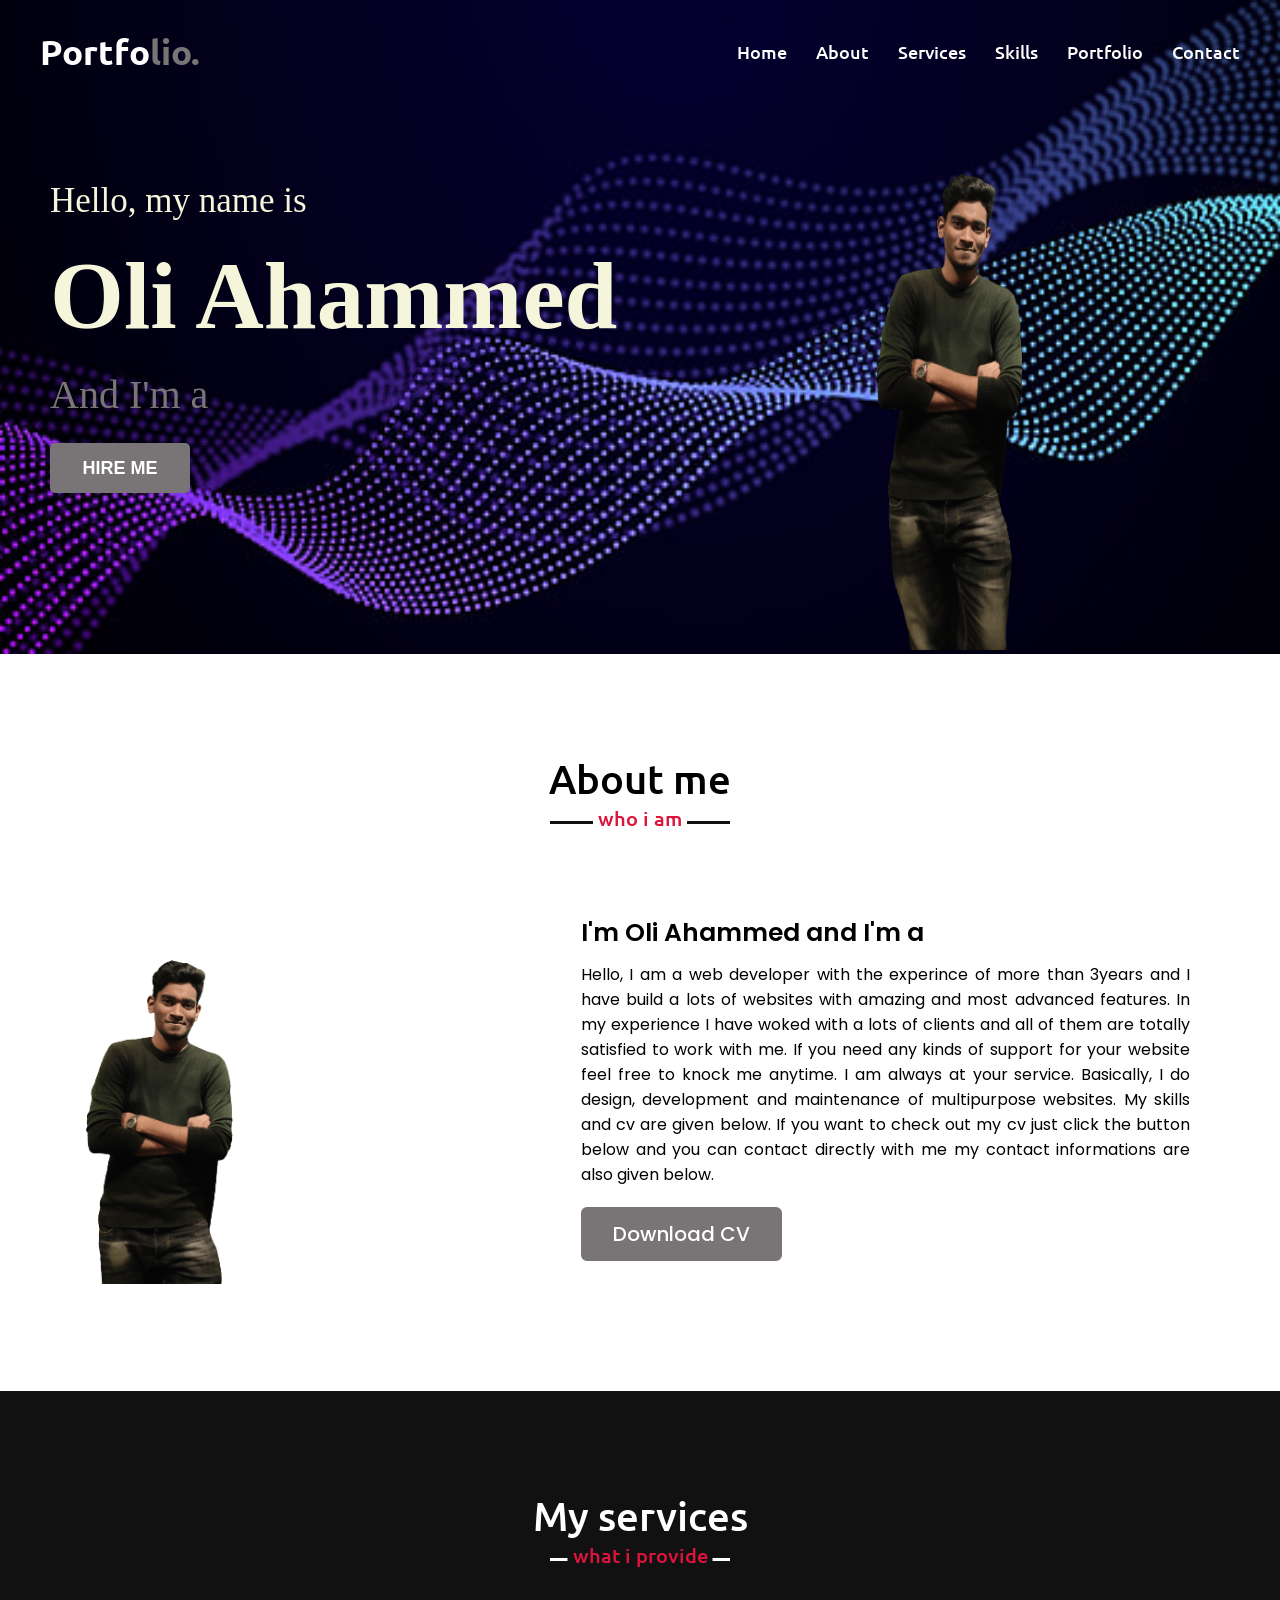
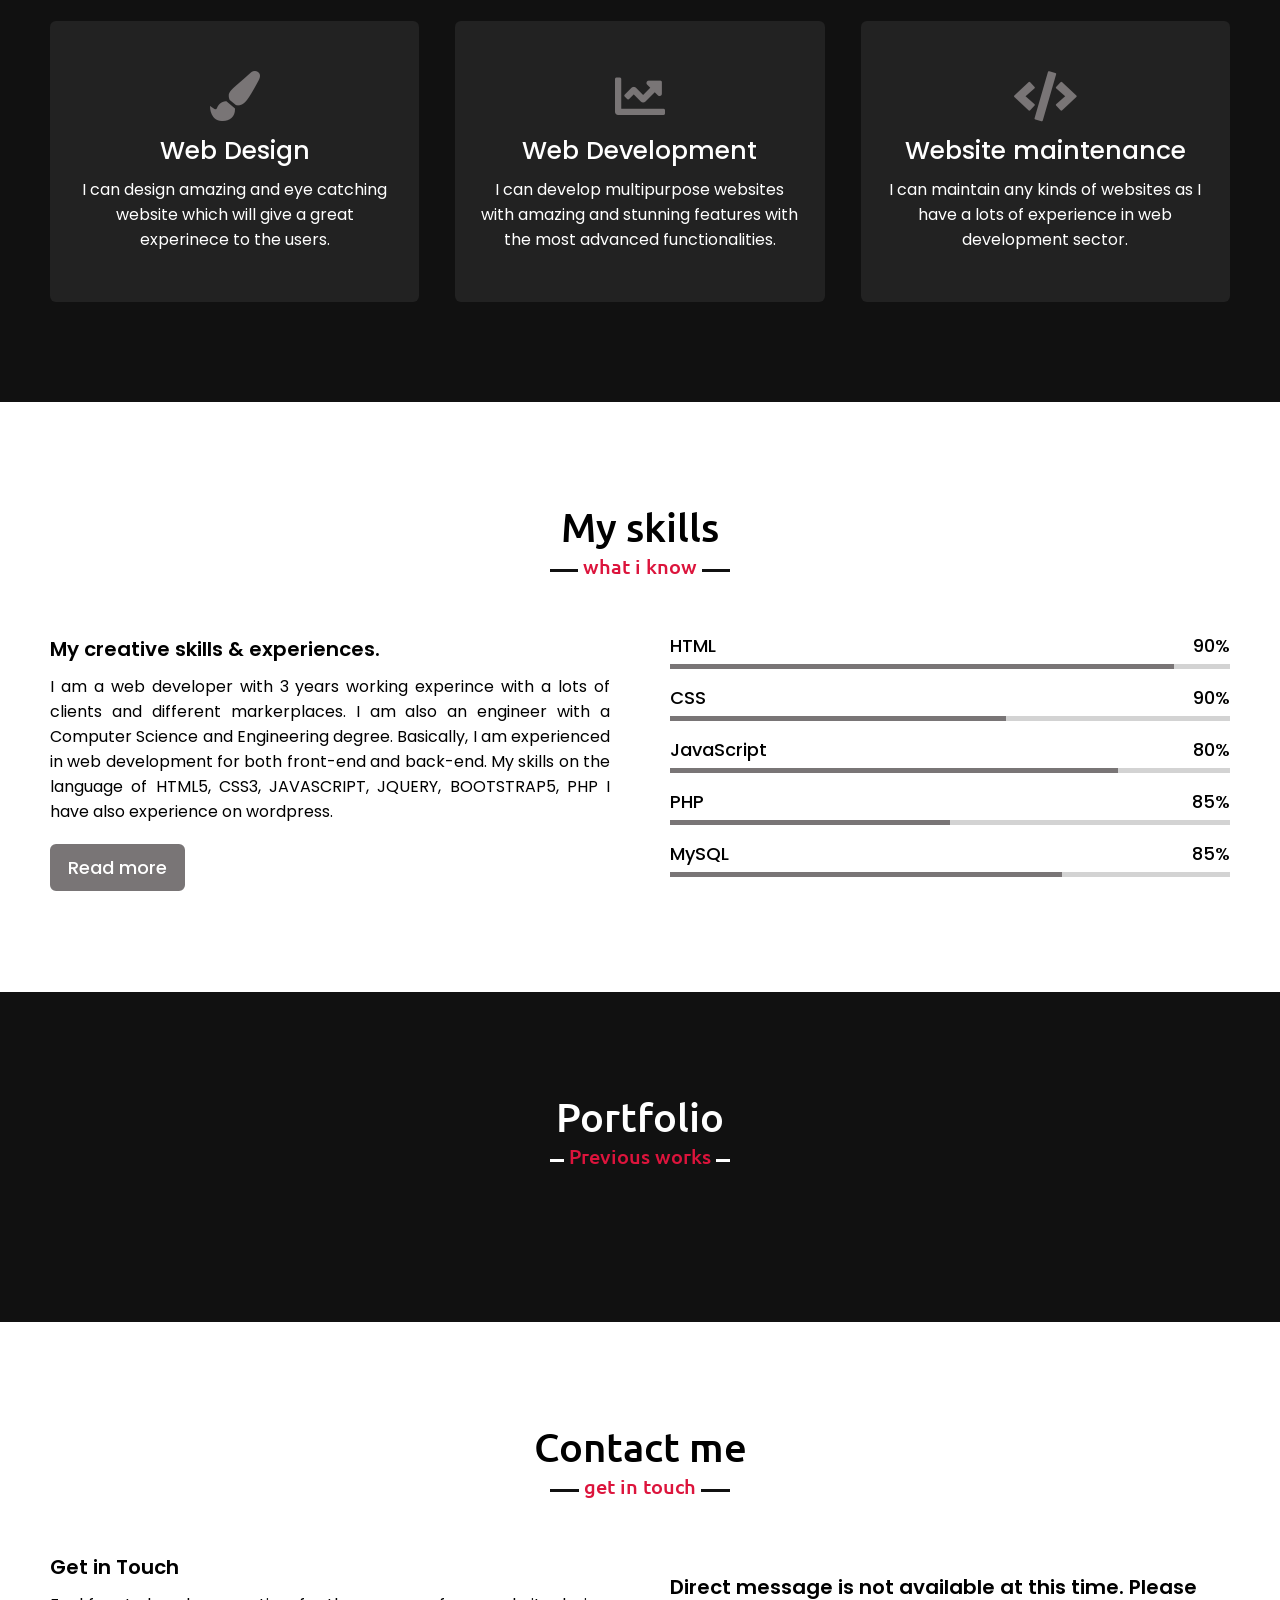
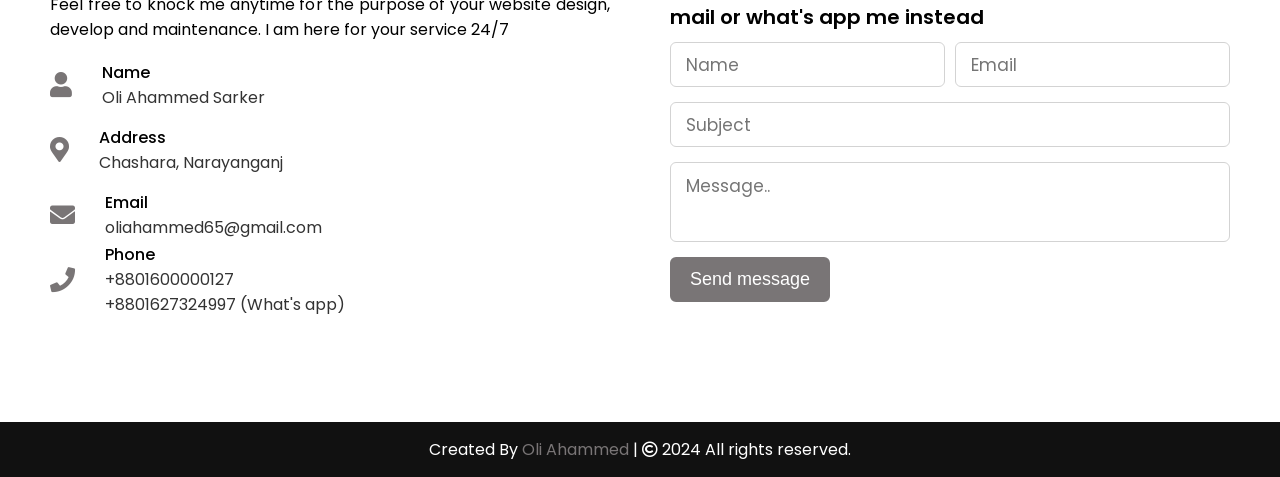
==== index.html @ 62b715ef "Update index.html" ====
<!DOCTYPE html>
<!-- Created By Oli Ahammed Sarker -->
<html lang="en">
<head>
    <meta charset="UTF-8">
    <meta name="viewport" content="width=device-width, initial-scale=1.0">
    <title>Oli Ahammed || Portfolio Website</title>
    <link rel="icon" type="image/x-icon" href="/images/favicon.png">
    <link rel="stylesheet" href="style.css">
    <link rel="stylesheet" href="https://cdnjs.cloudflare.com/ajax/libs/font-awesome/5.15.3/css/all.min.css"/>
    <script src="https://code.jquery.com/jquery-3.5.1.min.js"></script>
    <script src="https://cdnjs.cloudflare.com/ajax/libs/typed.js/2.0.11/typed.min.js"></script>
    <script src="https://cdnjs.cloudflare.com/ajax/libs/waypoints/4.0.1/jquery.waypoints.min.js"></script>
    <script src="https://cdnjs.cloudflare.com/ajax/libs/OwlCarousel2/2.3.4/owl.carousel.min.js"></script>
    <link rel="stylesheet" href="https://cdnjs.cloudflare.com/ajax/libs/OwlCarousel2/2.3.4/assets/owl.carousel.min.css"/>
</head>
<body>
    <div class="scroll-up-btn">
        <i class="fas fa-angle-up"></i>
    </div>
    <nav class="navbar">
        <div class="max-width">
            <div class="logo"><a href="#">Portfo<span>lio.</span></a></div>
            <ul class="menu">
                <li><a href="#" class="menu-btn">Home</a></li>
                <li><a href="#about" class="menu-btn">About</a></li>
                <li><a href="#services" class="menu-btn">Services</a></li>
                <li><a href="#skills" class="menu-btn">Skills</a></li>
                <li><a href="#teams" class="menu-btn">Portfolio</a></li>
                <li><a href="#contact" class="menu-btn">Contact</a></li>
            </ul>
            <div class="menu-btn">
                <i class="fas fa-bars"></i>
            </div>
        </div>
    </nav>

    <!-- home section start -->
    <div class="home_section">
        <div class="content">
            <h5 class="content_heading_sm">Hello, my name is</h5>
            <h1 class="content_heading_lg">Oli Ahammed</h1>
            <div class="text-3">And I'm a <span class="typing"></span></div>
            <a  href="#contact"> <button class="content_button">HIRE ME</button> </a>  
        </div>
        <div class="header_image">
            <img src="images/portfolio-img.png" class="portfolio_img" alt="">
        </div>
    </div>

    <!-- about section start -->
    <section class="about" id="about">
        <div class="max-width">
            <h2 class="title">About me</h2>
            <div class="about-content">
                <div class="column left">
                    <img src="images/portfolio-img.png" class="about_img" alt="">
                </div>
                <div class="column right">
                    <div class="text">I'm Oli Ahammed and I'm a <span class="typing-2"></span></div>
                    <p>Hello, I am a web developer with the experince of more than 3years and I have build a
                        lots of websites with amazing and most advanced features. In my experience I have woked
                        with a lots of clients and all of them are totally satisfied to work with me. If you 
                        need any kinds of support for your website feel free to knock me anytime. I am always at
                        your service. Basically, I do design, development and maintenance of multipurpose websites. My skills and cv are given below. If you want to check out my cv just click 
                        the button below and you can contact directly with me my contact informations are also 
                        given below.</p>
                    <a  href="CV_(Oli Ahammed Sarker).pdf" download>Download CV</a>
                </div>
            </div>
        </div>
    </section>

    <!-- services section start -->
    <section class="services" id="services">
        <div class="max-width">
            <h2 class="title">My services</h2>
            <div class="serv-content">
                <div class="card">
                    <div class="box">
                        <i class="fas fa-paint-brush"></i>
                        <div class="text">Web Design</div>
                        <p>I can design amazing and eye catching website which will give a great experinece to the users.</p>
                    </div>
                </div>
                <div class="card">
                    <div class="box">
                        <i class="fas fa-chart-line"></i>
                        <div class="text">Web Development</div>
                        <p>I can develop multipurpose websites with amazing and stunning features with the most advanced functionalities.</p>
                    </div>
                </div>
                <div class="card">
                    <div class="box">
                        <i class="fas fa-code"></i>
                        <div class="text">Website maintenance</div>
                        <p>I can maintain any kinds of websites as I have a lots of experience in web development sector.</p>
                    </div>
                </div>
               </div>
            </div>
        </div>
    </section>

    <!-- skills section start -->
    <section class="skills" id="skills">
        <div class="max-width">
            <h2 class="title">My skills</h2>
            <div class="skills-content">
                <div class="column left">
                    <div class="text">My creative skills & experiences.</div>
                    <p>I am a web developer with 3 years working experince with a lots of clients and different
                        markerplaces. I am also an engineer with a Computer Science and Engineering degree.
                        Basically, I am experienced in web development for both front-end and back-end. My skills on the language of HTML5, CSS3, JAVASCRIPT, JQUERY, BOOTSTRAP5, PHP I have also experience on wordpress.</p>
                    <a href="#about">Read more</a>
                </div>
                <div class="column right">
                    <div class="bars">
                        <div class="info">
                            <span>HTML</span>
                            <span>90%</span>
                        </div>
                        <div class="line html"></div>
                    </div>
                    <div class="bars">
                        <div class="info">
                            <span>CSS</span>
                            <span>90%</span>
                        </div>
                        <div class="line css"></div>
                    </div>
                    <div class="bars">
                        <div class="info">
                            <span>JavaScript</span>
                            <span>80%</span>
                        </div>
                        <div class="line js"></div>
                    </div>
                    <div class="bars">
                        <div class="info">
                            <span>PHP</span>
                            <span>85%</span>
                        </div>
                        <div class="line php"></div>
                    </div>
                    <div class="bars">
                        <div class="info">
                            <span>MySQL</span>
                            <span>85%</span>
                        </div>
                        <div class="line mysql"></div>
                    </div>
                </div>
            </div>
        </div>
    </section>

    <!-- Portfolio section start -->
    <section class="teams" id="teams">
        <div class="max-width">
            <h2 class="title">Portfolio</h2>
            <div class="carousel owl-carousel">
                <a href="https://anik4997.github.io/cuda/" target="_blank">
                    <div class="card">
                        <div class="box">
                            <img src="images/cuda psd to html-min.png" alt="">
                            <div class="text">PSD to HTML 1</div>
                            <p>It's an interactive website converted from PSD.</p>
                        </div>
                    </div>
                </a>
                <a href="https://anik4997.github.io/psd-to-html-2/" target="_blank">
                    <div class="card">
                        <div class="box">
                            <img src="images/psd to html 2-min.png" alt="">
                            <div class="text">PSD to HTML 2</div>
                            <p>It's an interactive portfolio website converted from PSD.</p>
                        </div>
                    </div>
                </a>
                <a href="https://anik4997.github.io/seagull_updated_new/" target="_blank">
                    <div class="card">
                        <div class="box">
                            <img src="images/seagul.png" alt="">
                            <div class="text">ecommerce</div>
                            <p>It's a ecommerce front-end website for a client.</p>
                        </div>
                    </div>
                </a>
                <a href="https://anik4997.github.io/seopage1" target="_blank">
                    <div class="card">
                        <div class="box">
                            <img src="images/office_management.png" alt="">
                            <div class="text">Office management</div>
                            <p>It's an Office management system front-end for a client.</p>
                        </div>
                    </div>
                </a>
                <a href="https://anik4997.github.io/pioneer_bank/" target="_blank">
                    <div class="card">
                        <div class="box">
                            <img src="images/bank_management.png" alt="">
                            <div class="text">Bank management</div>
                            <p>It's a simple Bank management system for showing transaction and login.</p>
                        </div>
                    </div>
                </a>
                
                <a href="https://anik4997.github.io/slider-for-client/" target="_blank">
                    <div class="card">
                        <div class="box">
                            <img src="images/slider.png" alt="">
                            <div class="text">Javascript slider</div>
                            <p>It's a Javascript slider made my 'dom'.</p>
                        </div>
                    </div>
                </a>

                
                <a href="https://github.com/anik4997/movie_rating" target="_blank">
                    <div class="card">
                        <div class="box">
                            <img src="images/movie_rating.png" alt="">
                            <div class="text">Movie rating system</div>
                            <p>It's a movie rating system done by php(oop raw) and mysql. Site is not live yet so, if you click it will redirect you to github project repository</p>
                        </div>
                    </div>
                </a>
                <a href="https://github.com/anik4997/coderex_new" target="_blank">
                    <div class="card">
                        <div class="box">
                            <img src="images/movie_rating.png" alt="">
                            <div class="text">Php oop crud operation</div>
                            <p>It's crud operation made by php and mysql. Site is not live yet</p>
                        </div>
                    </div>
                </a>
                <a href="https://github.com/anik4997/laravel_employee_management" target="_blank">
                    <div class="card">
                        <div class="box">
                            <img src="images/employee_management.png" alt="">
                            <div class="text">Laravel employee management system</div>
                            <p>It's employee management system made by laravel. Site is not live yet</p>
                        </div>
                    </div>
                </a>
                <a href="#">
                    <div class="card">
                        <div class="box">
                            <img src="images/screencapture-localhost-ecom1-2021-08-06-17_57_01(cropped)-min (1).png" alt="">
                            <div class="text">Ecommerce 2(Wordpress)</div>
                            <p>It's an Ecommerce marketplace for selling engine oil made by wordpress. Site is not live yet.</p>
                        </div>
                    </div>
                </a>
                <a href="#">
                    <div class="card">
                        <div class="box">
                            <img src="images/gut project-min.png" alt="">
                            <div class="text">Wordpress landing page</div>
                            <p>It's a landing page for suppliment product, made by wordpress. Site is not live yet.</p>
                        </div>
                    </div>
                </a>
                <a href="#">
                    <div class="card">
                        <div class="box">
                            <img src="images/portfolio_1-min.png" alt="">
                            <div class="text">Elementor portfolio website</div>
                            <p>It's a portfolio website, made by wordpress(elementor). Site is not live yet.</p>
                        </div>
                    </div>
                </a>
            </div>
        </div>
    </section>

    <!-- contact section start -->
    <section class="contact" id="contact">
        <div class="max-width">
            <h2 class="title">Contact me</h2>
            <div class="contact-content">
                <div class="column left">
                    <div class="text">Get in Touch</div>
                    <p>Feel free to knock me anytime for the purpose of your website design, develop and maintenance. I am here for your service 24/7</p>
                    <div class="icons">
                        <div class="row">
                            <i class="fas fa-user"></i>
                            <div class="info">
                                <div class="head">Name</div>
                                <div class="sub-title">Oli Ahammed Sarker</div>
                            </div>
                        </div>
                        <div class="row">
                            <i class="fas fa-map-marker-alt"></i>
                            <div class="info">
                                <div class="head">Address</div>
                                <div class="sub-title">Chashara, Narayanganj</div>
                            </div>
                        </div>
                        <div class="row">
                            <i class="fas fa-envelope"></i>
                            <div class="info">
                                <div class="head">Email</div>
                                <div class="sub-title">oliahammed65@gmail.com</div>
                            </div>
                        </div>
                        <div class="row">
                            <i class="fas fa-phone"></i>
                            <div class="info">
                                <div class="head">Phone</div>
                                <div class="sub-title">+8801600000127</div>
                                <div class="sub-title">+8801627324997 (What's app)</div>
                            </div>
                        </div>
                    </div>
                </div>
                <div class="column right">
                    <div class="text">Direct message is not available at this time. Please mail or what's app me instead</div>
                    <form action="#">
                        <div class="fields">
                            <div class="field name">
                                <input type="text" placeholder="Name" required>
                            </div>
                            <div class="field email">
                                <input type="email" placeholder="Email" required>
                            </div>
                        </div>
                        <div class="field">
                            <input type="text" placeholder="Subject" required>
                        </div>
                        <div class="field textarea">
                            <textarea cols="30" rows="10" placeholder="Message.." required></textarea>
                        </div>
                        <div class="button-area">
                            <button type="submit">Send message</button>
                        </div>
                    </form>
                </div>
            </div>
        </div>
    </section>

    <!-- footer section start -->
    <footer>
        <span>Created By <a href="#">Oli Ahammed</a> | <span class="far fa-copyright"></span> 2024 All rights reserved.</span>
    </footer>

    <script src="script.js"></script>
</body>
</html>
---- style.css ----
/*  import google fonts */
@import url('https://fonts.googleapis.com/css2?family=Poppins:wght@400;500;600;700&family=Ubuntu:wght@400;500;700&display=swap');

*{
    margin: 0;
    padding: 0;
    -webkit-box-sizing: border-box;
            box-sizing: border-box;
    text-decoration: none;
}
html{
    scroll-behavior: smooth;
}

/* custom scroll bar */
::-webkit-scrollbar {
    width: 10px;
}
::-webkit-scrollbar-track {
    background: #f1f1f1;
}
::-webkit-scrollbar-thumb {
    background: #888;
}

::-webkit-scrollbar-thumb:hover {
    background: #555;
}

/* all similar content styling codes */
section{
    padding: 100px 50px;
}
.about, .services, .skills, .teams, .contact, footer{
    font-family: 'Poppins', sans-serif;
}
.about .about-content,
.services .serv-content,
.skills .skills-content,
.contact .contact-content{
    display: -webkit-box;
    display: -ms-flexbox;
    display: flex;
    -ms-flex-wrap: wrap;
        flex-wrap: wrap;
    -webkit-box-align: center;
        -ms-flex-align: center;
            align-items: center;
    -webkit-box-pack: justify;
        -ms-flex-pack: justify;
            justify-content: space-between;
}
section .title{
    position: relative;
    text-align: center;
    font-size: 40px;
    font-weight: 500;
    margin-bottom: 60px;
    padding-bottom: 20px;
    font-family: 'Ubuntu', sans-serif;
}
section .title::before{
    content: "";
    position: absolute;
    bottom: 0px;
    left: 50%;
    width: 180px;
    height: 3px;
    background: #111;
    -webkit-transform: translateX(-50%);
        -ms-transform: translateX(-50%);
            transform: translateX(-50%);
}
section .title::after{
    position: absolute;
    bottom: -8px;
    left: 50%;
    font-size: 20px;
    color: crimson;
    padding: 0 5px;
    background: #fff;
    -webkit-transform: translateX(-50%);
        -ms-transform: translateX(-50%);
            transform: translateX(-50%);
}

/* navbar styling */
.navbar{
    position: fixed;
    width: 100%;
    z-index: 999;
    padding: 30px 40px;
    font-family: 'Ubuntu', sans-serif;
    -webkit-transition: all 0.3s ease;
    -o-transition: all 0.3s ease;
    transition: all 0.3s ease;
}
.navbar.sticky{
    padding: 15px 40px;
    background: rgb(121, 117, 118);
}
.navbar .max-width{
    display: -webkit-box;
    display: -ms-flexbox;
    display: flex;
    -webkit-box-align: center;
        -ms-flex-align: center;
            align-items: center;
    -webkit-box-pack: justify;
        -ms-flex-pack: justify;
            justify-content: space-between;
}
.navbar .logo a{
    color: #fff;
    font-size: 35px;
    font-weight: 600;
}
.navbar .logo a span{
    color: rgb(121, 117, 118);
    -webkit-transition: all 0.3s ease;
    -o-transition: all 0.3s ease;
    transition: all 0.3s ease;
}
.navbar.sticky .logo a span{
    color: #fff;
}
.navbar .menu li{
    list-style: none;
    display: inline-block;
}
.navbar .menu li a{
    display: block;
    color: #fff;
    font-size: 18px;
    font-weight: 500;
    margin-left: 25px;
    -webkit-transition: color 0.3s ease;
    -o-transition: color 0.3s ease;
    transition: color 0.3s ease;
}
.navbar .menu li a:hover{
    color: rgb(181, 174, 176);
}
.navbar.sticky .menu li a:hover{
    color: #fff;
}

/* menu btn styling */
.menu-btn{
    color: #fff;
    font-size: 23px;
    cursor: pointer;
    display: none;
}
.scroll-up-btn{
    position: fixed;
    height: 45px;
    width: 42px;
    background: rgb(121, 117, 118);
    right: 30px;
    bottom: 10px;
    text-align: center;
    line-height: 45px;
    color: #fff;
    z-index: 9999;
    font-size: 30px;
    border-radius: 6px;
    border-bottom-width: 2px;
    cursor: pointer;
    opacity: 0;
    pointer-events: none;
    -webkit-transition: all 0.3s ease;
    -o-transition: all 0.3s ease;
    transition: all 0.3s ease;
}
.scroll-up-btn.show{
    bottom: 30px;
    opacity: 1;
    pointer-events: auto;
}
.scroll-up-btn:hover{
    -webkit-filter: brightness(90%);
            filter: brightness(90%);
}
.text-1{ 
    font-size: 27px;
}
.text-2{ 
    font-size: 75px;
    font-weight: 600;
    margin-left: -3px;
}
.text-3{ 
    color: rgb(121, 117, 118);
    font-size: 40px;
    margin: 5px 0;
} 
.home .home-content .text-3 span{
    color: rgb(121, 117, 118);
    font-weight: 500;
}
.home .home-content a:hover{
    color: rgb(121, 117, 118);
    background: none;
}
/* about section styling */
.about .skills .contact{
    background: #ffebeb;
}
.about .title::after{
    content: "who i am";
}
.about .about-content .left{
    width: 45%;
}
.about .about-content .left img{
    height: 400px;
    width: 400px;
    -o-object-fit: cover;
       object-fit: cover;
    border-radius: 6px;
}
.about .about-content .right{
    width: 55%;
    padding-right: 40px;
}
.about .about-content .right .text{
    font-size: 25px;
    font-weight: 600;
    margin-bottom: 10px;
}
.about .about-content .right .text span{
    color: rgb(121, 117, 118);
}
.about .about-content .right p{
    text-align: justify;
}
.about .about-content .right a{
    display: inline-block;
    background: rgb(121, 117, 118);
    color: #fff;
    font-size: 20px;
    font-weight: 500;
    padding: 10px 30px;
    margin-top: 20px;
    border-radius: 6px;
    border: 2px solid rgb(121, 117, 118);
    -webkit-transition: all 0.3s ease;
    -o-transition: all 0.3s ease;
    transition: all 0.3s ease;
}
.about .about-content .right a:hover{
    color: rgb(121, 117, 118);
    background: none;
}

/* services section styling */
.services, .teams{
    color:#fff;
    background: #111;
}
.services .title::before,
.teams .title::before{
    background: #fff;
}
.services .title::after,
.teams .title::after{
    background: #111;
    content: "what i provide";
}
.services .serv-content .card{
    width: calc(33% - 20px);
    background: #222;
    text-align: center;
    border-radius: 6px;
    padding: 50px 25px;
    cursor: pointer;
    -webkit-transition: all 0.3s ease;
    -o-transition: all 0.3s ease;
    transition: all 0.3s ease;
}
.services .serv-content .card:hover{
    background: rgb(121, 117, 118);
}
.services .serv-content .card .box{
    -webkit-transition: all 0.3s ease;
    -o-transition: all 0.3s ease;
    transition: all 0.3s ease;
}
.services .serv-content .card:hover .box{
    -webkit-transform: scale(1.05);
        -ms-transform: scale(1.05);
            transform: scale(1.05);
}
.services .serv-content .card i{
    font-size: 50px;
    color: rgb(121, 117, 118);
    -webkit-transition: color 0.3s ease;
    -o-transition: color 0.3s ease;
    transition: color 0.3s ease;
}
.services .serv-content .card:hover i{
    color: #fff;
}
.services .serv-content .card .text{
    font-size: 25px;
    font-weight: 500;
    margin: 10px 0 7px 0;
}

/* skills section styling */

.skills .title::after{
    content: "what i know";
}
.skills .skills-content .column{
    width: calc(50% - 30px);
}
.skills .skills-content .left .text{
    font-size: 20px;
    font-weight: 600;
    margin-bottom: 10px;
}
.skills .skills-content .left p{
    text-align: justify;
}
.skills .skills-content .left a{
    display: inline-block;
    background: rgb(121, 117, 118);
    color: #fff;
    font-size: 18px;
    font-weight: 500;
    padding: 8px 16px;
    margin-top: 20px;
    border-radius: 6px;
    border: 2px solid rgb(121, 117, 118);
    -webkit-transition: all 0.3s ease;
    -o-transition: all 0.3s ease;
    transition: all 0.3s ease;
}
.skills .skills-content .left a:hover{
    color: crimson;
    background: none;
}
.skills .skills-content .right .bars{
    margin-bottom: 15px;
}
.skills .skills-content .right .info{
    display: -webkit-box;
    display: -ms-flexbox;
    display: flex;
    margin-bottom: 5px;
    -webkit-box-align: center;
        -ms-flex-align: center;
            align-items: center;
    -webkit-box-pack: justify;
        -ms-flex-pack: justify;
            justify-content: space-between;
}
.skills .skills-content .right span{
    font-weight: 500;
    font-size: 18px;
}
.skills .skills-content .right .line{
    height: 5px;
    width: 100%;
    background: lightgrey;
    position: relative;
}
.skills .skills-content .right .line::before{
    content: "";
    position: absolute;
    height: 100%;
    left: 0;
    top: 0;
    background: rgb(121, 117, 118);
}
.skills-content .right .html::before{
    width: 90%;
}
.skills-content .right .css::before{
    width: 60%;
}
.skills-content .right .js::before{
    width: 80%;
}
.skills-content .right .php::before{
    width: 50%;
}
.skills-content .right .mysql::before{
    width: 70%;
}

/* teams section styling */
.teams .title::after{
    content: "Previous works";
}
.teams .carousel .card{
    background: #222;
    border-radius: 6px;
    padding: 25px 35px;
    text-align: center;
    overflow: hidden;
    -webkit-transition: all 0.3s ease;
    -o-transition: all 0.3s ease;
    transition: all 0.3s ease;
}
.teams .carousel .card:hover{
    background: rgb(121, 117, 118);
}
.teams .carousel .card .box{
    display: -webkit-box;
    display: -ms-flexbox;
    display: flex;
    -webkit-box-orient: vertical;
    -webkit-box-direction: normal;
        -ms-flex-direction: column;
            flex-direction: column;
    -webkit-box-align: center;
        -ms-flex-align: center;
            align-items: center;
    -webkit-box-pack: center;
        -ms-flex-pack: center;
            justify-content: center;
    -webkit-transition: all 0.3s ease;
    -o-transition: all 0.3s ease;
    transition: all 0.3s ease;
}
.teams .carousel .card:hover .box{
    -webkit-transform: scale(1.05);
        -ms-transform: scale(1.05);
            transform: scale(1.05);
}
.teams .carousel .card .text{
    font-size: 25px;
    font-weight: 500;
    margin: 10px 0 7px 0;
}
.teams .carousel .card img{
    height: 150px;
    width: 150px;
    -o-object-fit: cover;
       object-fit: cover;
    border-radius: 50%;
    border: 5px solid #fff;
    -webkit-transition: all 0.3s ease;
    -o-transition: all 0.3s ease;
    transition: all 0.3s ease;
}
.teams .carousel .card:hover img{
    border-color: #fff;
}
.owl-dots{
    text-align: center;
    margin-top: 20px;
}
.owl-dot{
    height: 13px;
    width: 13px;
    margin: 0 5px;
    outline: none!important;
    border-radius: 50%;
    border: 2px solid crimson!important;
    -webkit-transition: all 0.3s ease;
    -o-transition: all 0.3s ease;
    transition: all 0.3s ease;
}
.owl-dot.active{
    width: 35px;
    border-radius: 14px;
}
.owl-dot.active,
.owl-dot:hover{
    background: crimson!important;
}

/* contact section styling */
.contact .title::after{
    content: "get in touch";
}
.contact .contact-content .column{
    width: calc(50% - 30px);
}
.contact .contact-content .text{
    font-size: 20px;
    font-weight: 600;
    margin-bottom: 10px;
}
.contact .contact-content .left p{
    text-align: justify;
}
.contact .contact-content .left .icons{
    margin: 10px 0;
}
.contact .contact-content .row{
    display: -webkit-box;
    display: -ms-flexbox;
    display: flex;
    height: 65px;
    -webkit-box-align: center;
        -ms-flex-align: center;
            align-items: center;
}
.contact .contact-content .row .info{
    margin-left: 30px;
}
.contact .contact-content .row i{
    font-size: 25px;
    color: rgb(121, 117, 118);
}
.contact .contact-content .info .head{
    font-weight: 500;
}
.contact .contact-content .info .sub-title{
    color: #333;
}
.contact .right form .fields{
    display: -webkit-box;
    display: -ms-flexbox;
    display: flex;
}
.contact .right form .field,
.contact .right form .fields .field{
    height: 45px;
    width: 100%;
    margin-bottom: 15px;
}
.contact .right form .textarea{
    height: 80px;
    width: 100%;
}
.contact .right form .name{
    margin-right: 10px;
}
.contact .right form .field input,
.contact .right form .textarea textarea{
    height: 100%;
    width: 100%;
    border: 1px solid lightgrey;
    border-radius: 6px;
    outline: none;
    padding: 0 15px;
    font-size: 17px;
    font-family: 'Poppins', sans-serif;
    -webkit-transition: all 0.3s ease;
    -o-transition: all 0.3s ease;
    transition: all 0.3s ease;
}
.contact .right form .field input:focus,
.contact .right form .textarea textarea:focus{
    border-color: #b3b3b3;
}
.contact .right form .textarea textarea{
  padding-top: 10px;
  resize: none;
}
.contact .right form .button-area{
  display: -webkit-box;
  display: -ms-flexbox;
  display: flex;
  -webkit-box-align: center;
      -ms-flex-align: center;
          align-items: center;
}
.right form .button-area button{
  color: #fff;
  display: block;
  width: 160px!important;
  height: 45px;
  outline: none;
  font-size: 18px;
  font-weight: 500;
  border-radius: 6px;
  cursor: pointer;
  -ms-flex-wrap: nowrap;
      flex-wrap: nowrap;
  background: rgb(121, 117, 118);
  border: 2px solid rgb(121, 117, 118);
  -webkit-transition: all 0.3s ease;
  -o-transition: all 0.3s ease;
  transition: all 0.3s ease;
}
.right form .button-area button:hover{
  color: crimson;
  border: 2px solid crimson;
  background: none;
}
/* footer section styling */
footer{
    background: #111;
    padding: 15px 23px;
    color: #fff;
    text-align: center;
}
footer span a{
    color: rgb(121, 117, 118);
    text-decoration: none;
}
footer span a:hover{
    text-decoration: underline;
}


/* responsive media query start */
@media (max-width: 1104px) {
    .about .about-content .left img{
        height: 350px;
        width: 350px;
    }
}

@media (max-width: 991px) {
    .max-width{
        padding: 0 50px;
    }
}
@media (max-width: 947px){
    .menu-btn{
        display: block;
        z-index: 999;
    }
    .menu-btn i.active:before{
        content: "\f00d";
    }
    .navbar .menu{
        position: fixed;
        height: 100vh;
        width: 100%;
        left: -100%;
        top: 0;
        background: #111;
        text-align: center;
        padding-top: 80px;
        -webkit-transition: all 0.3s ease;
        -o-transition: all 0.3s ease;
        transition: all 0.3s ease;
    }
    .navbar .menu.active{
        left: 0;
    }
    .navbar .menu li{
        display: block;
    }
    .navbar .menu li a{
        display: inline-block;
        margin: 20px 0;
        font-size: 25px;
    }
    .home .home-content .text-2{
        font-size: 70px;
    }
    .home .home-content .text-3{
        font-size: 35px;
    }
    .home .home-content a{
        font-size: 23px;
        padding: 10px 30px;
    }
    .max-width{
        max-width: 930px;
    }
    .about .about-content .column{
        width: 100%;
    }
    .about .about-content .left{
        display: -webkit-box;
        display: -ms-flexbox;
        display: flex;
        -webkit-box-pack: center;
            -ms-flex-pack: center;
                justify-content: center;
        margin: 0 auto 60px;
    }
    .about .about-content .right{
        -webkit-box-flex: 100%;
            -ms-flex: 100%;
                flex: 100%;
    }
    .services .serv-content .card{
        width: calc(50% - 10px);
        margin-bottom: 20px;
    }
    .skills .skills-content .column,
    .contact .contact-content .column{
        width: 100%;
        margin-bottom: 35px;
    }
}

@media (max-width: 690px) {
    .max-width{
        padding: 0 23px;
    }
    .home .home-content .text-2{
        font-size: 60px;
    }
    .home .home-content .text-3{
        font-size: 32px;
    }
    .home .home-content a{
        font-size: 20px;
    }
    .services .serv-content .card{
        width: 100%;
    }
}

@media (max-width: 500px) {
    .home .home-content .text-2{
        font-size: 50px;
    }
    .home .home-content .text-3{
        font-size: 27px;
    }
    .about .about-content .right .text,
    .skills .skills-content .left .text{
        font-size: 19px;
    }
    .contact .right form .fields{
        -webkit-box-orient: vertical;
        -webkit-box-direction: normal;
            -ms-flex-direction: column;
                flex-direction: column;
    }
    .contact .right form .name,
    .contact .right form .email{
        margin: 0;
    }
    .right form .error-box{
       width: 150px;
    }
    .scroll-up-btn{
        right: 15px;
        bottom: 15px;
        height: 38px;
        width: 35px;
        font-size: 23px;
        line-height: 38px;
    }
}



/* hero section css code */
.home_section{
    background: url("images/background.jpg") no-repeat center;
    height: 100vh;
    width: auto;
    background-size: cover;
    display: -webkit-box;
    display: -ms-flexbox;
    display: flex;
}
.content{
    width: 50%;
    margin: auto 150px;
}
.header_image{
    width: 50%;
}
.portfolio_img{
    margin-left: 150px;
    margin: auto 0;
    height: 750px;
    width: 600px;
}
.content_heading_sm{
    color: beige;
    margin: 20px 0;
    font-size: 35px;  
    font-weight: 400;
}
.content_heading_lg{
    color: beige;
    margin: 20px 0;
    font-size: 95px;
    font-weight: 700;
}
.content_button{
    height: 50px;
    width: 140px;
    font-weight: 600;
    font-size: 18px;
    padding: 15px;
    margin-top: 20px !important;
    color: white;
    background-color: rgb(121, 117, 118);
    border: none;
    border-radius: 5px;
}
.content_button:hover{
    background-color: rgba(255, 0, 0, 0);
    color: rgb(255, 255, 255);
    border: 2px solid rgb(255, 255, 255);
}

/* responsive styles here..... */
/* Extra small devices (phones, 600px and down) */
@media only screen and (max-width: 600px) {
    .home_section{
        display: block;
        height: auto;
        width: auto;
    }

    .card {
        margin-top: 100px;
    }
    section .title::after {
        bottom: -66px;
    }
    .teams .carousel .card {
        margin-top: 100px;
    }
    .about .about-content .right .text, .skills .skills-content .left .text {
        margin-top: 50px;
    }
    .contact .contact-content .text {
        margin-top: 50px;
    }
    .content{
        margin: auto 50px; 
        padding: 50px 0; 
        padding-top: 50px;
    }
    .content_heading_sm {
        margin-top: 100px;
    }
    .portfolio_img{
        margin: 0 auto;
        height: 600px;
        width: 30px
    }
    .content_heading_sm{
        color: beige;
        /* margin: 20px 0; */
        font-size: 30px;  
        font-weight: 400;
    }
    .content_heading_lg{
        color: beige;
        /* margin: 20px 0; */
        font-size: 55px;
        font-weight: 700;
    }
}

/* Small devices (portrait tablets and large phones, 600px and up) */
@media only screen and (min-width: 600px) {
    .home_section{
        height: auto;
    }
    .content{
        margin: auto 50px;
    }
    .portfolio_img{
        margin-left: 70px;
        height: 600px;
        width: 280px;
    }
    .content_heading_sm{
        color: beige;
        margin: 20px 0;
        font-size: 25px;  
        font-weight: 400;
    }
    .content_heading_lg{
        color: beige;
        margin: 20px 0;
        font-size: 55px;
        font-weight: 700;
    }
}

/* Medium devices (landscape tablets, 768px and up) */
@media only screen and (min-width: 768px) {
    .home_section{
        height: auto;
    }
    .content{
        margin: auto 50px;
    }
    .portfolio_img{
        margin-left: 80px;
        height: 650px;
        width: 320px;
    }
    .content_heading_sm{
        color: beige;
        margin: 20px 0;
        font-size: 25px;  
        font-weight: 400;
    }
    .content_heading_lg{
        color: beige;
        margin: 20px 0;
        font-size: 55px;
        font-weight: 700;
    }
}

/* Large devices (laptops/desktops, 992px and up) */
@media only screen and (min-width: 992px) {
    .home_section{
        height: auto;
    }
    .portfolio_img{
        margin-left: 0px;
        height: 650px;
        width: 350px;
    }
}

/* Extra large devices (large laptops and desktops, 1200px and up) */
@media only screen and (min-width: 1200px) {
    .portfolio_img{
    margin-left: 150px;
    /* height: 750px; */
    width: 400px;
}
.content_heading_sm{
    color: beige;
    margin: 20px 0;
    font-size: 35px;  
    font-weight: 400;
}
.content_heading_lg{
    color: beige;
    margin: 20px 0;
    font-size: 95px;
    font-weight: 700;
}
}
/* hero section css code finished */
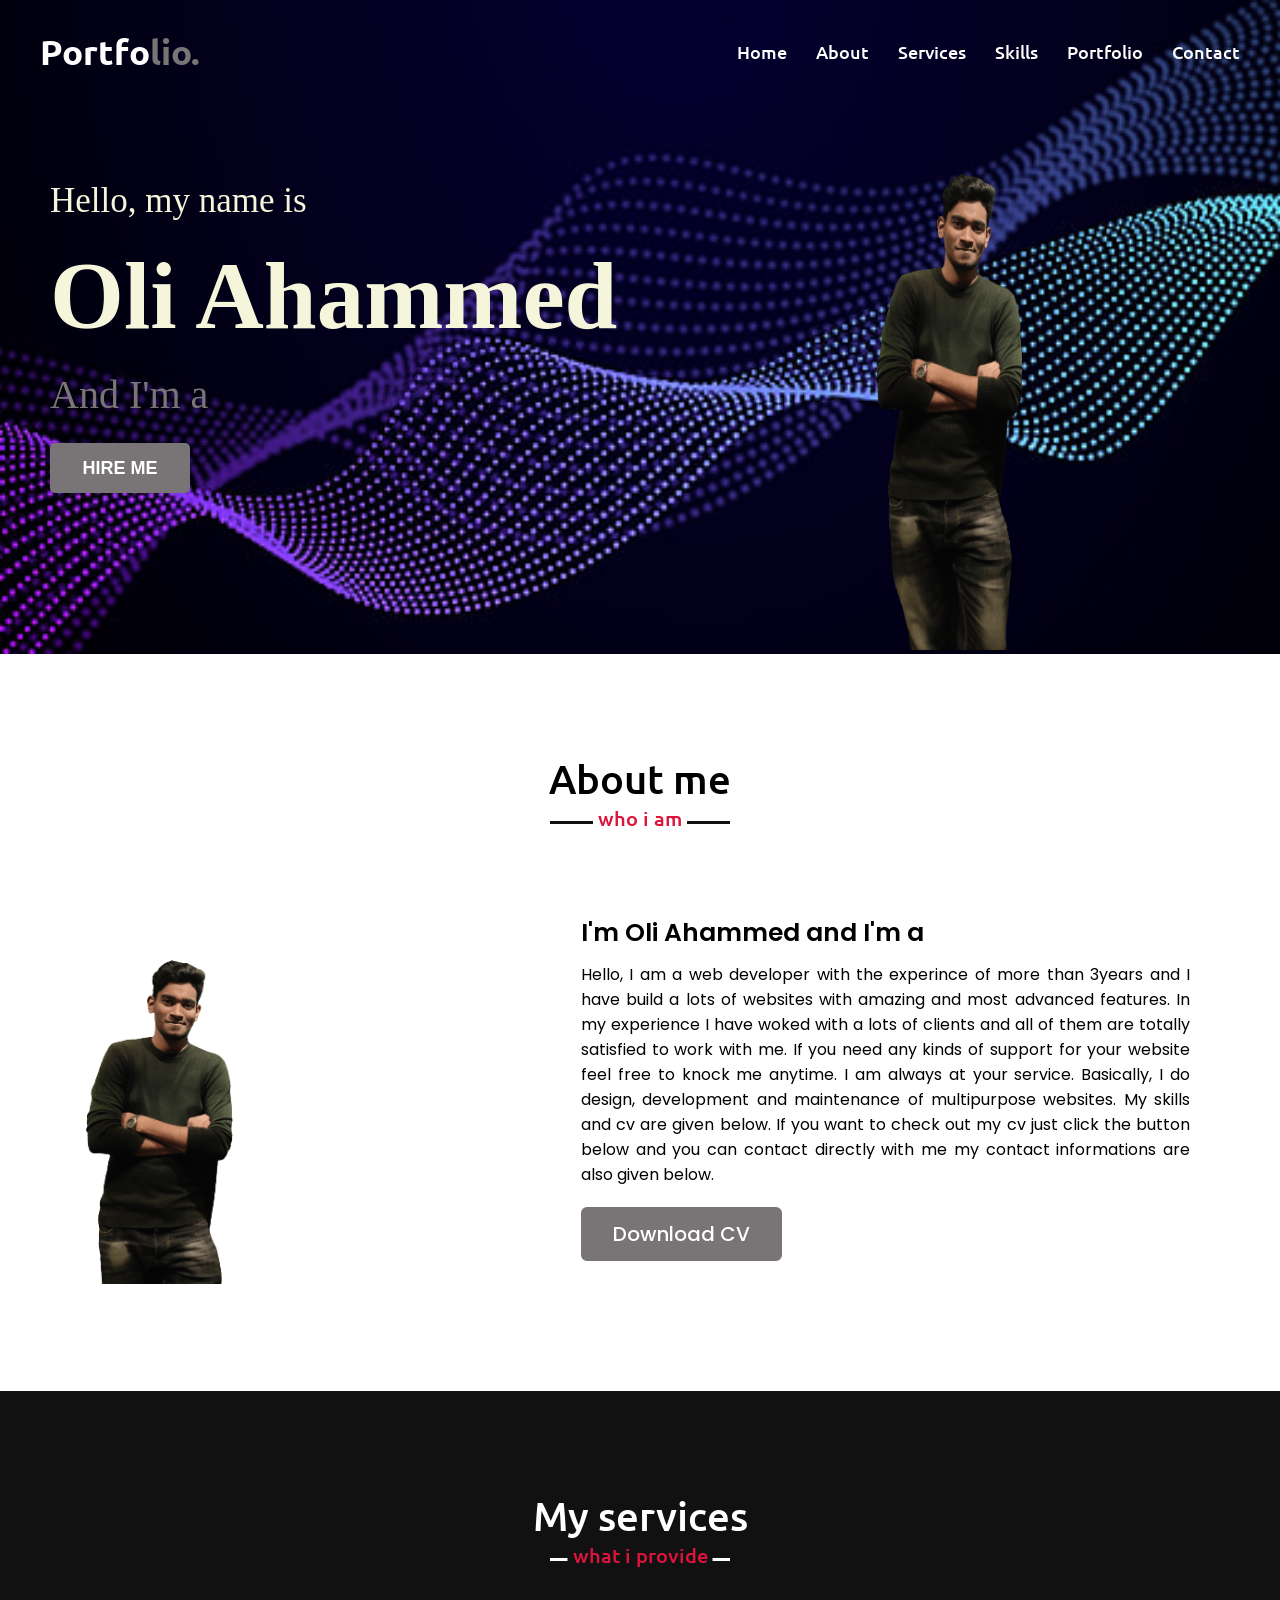
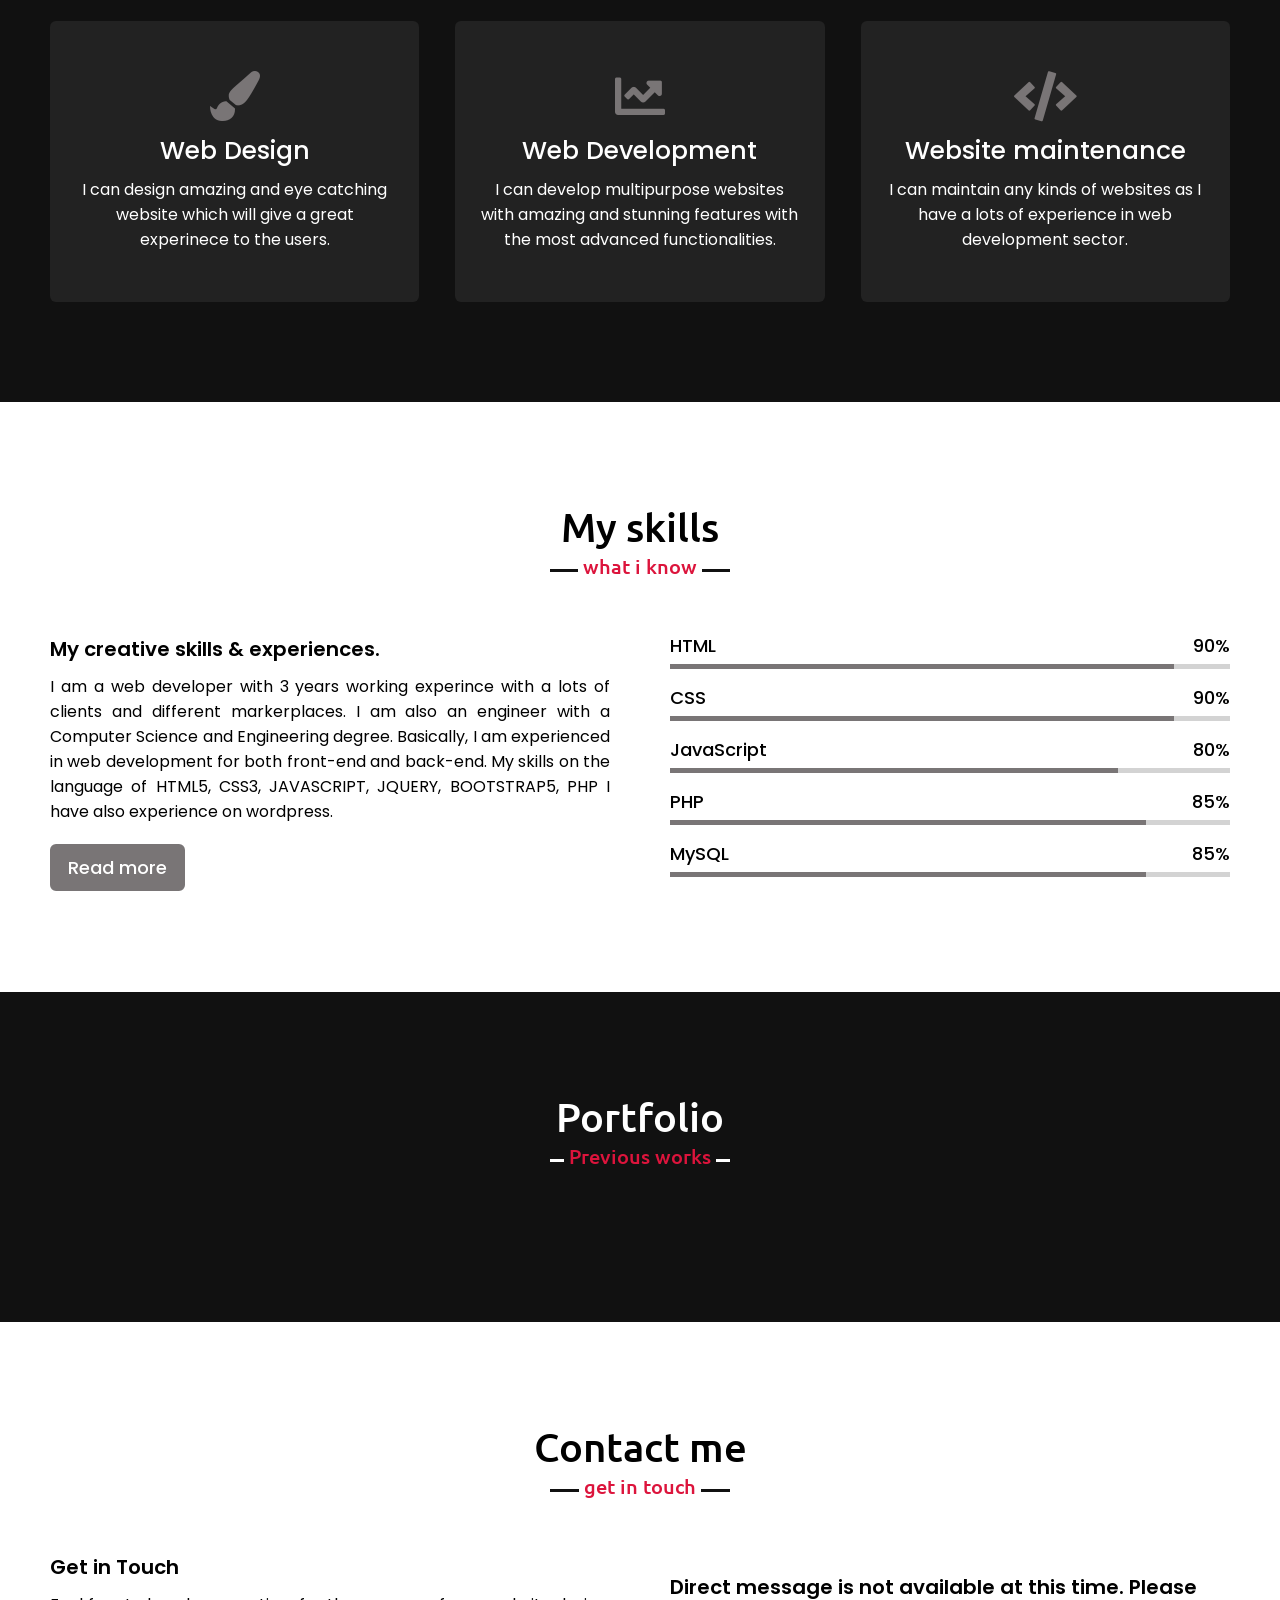
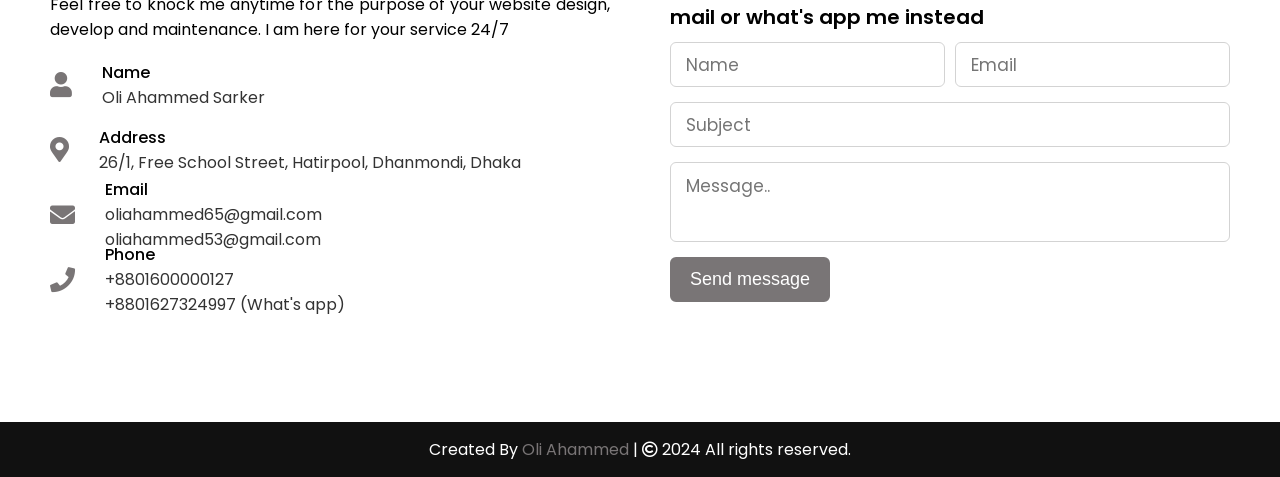
==== commit 385ffa10: "Update index.html" ====
--- a/index.html
+++ b/index.html
@@ -295,7 +295,7 @@
                             <i class="fas fa-map-marker-alt"></i>
                             <div class="info">
                                 <div class="head">Address</div>
-                                <div class="sub-title">Chashara, Narayanganj</div>
+                                <div class="sub-title">26/1, Free School Street, Hatirpool, Dhanmondi, Dhaka</div>
                             </div>
                         </div>
                         <div class="row">
@@ -303,6 +303,7 @@
                             <div class="info">
                                 <div class="head">Email</div>
                                 <div class="sub-title">oliahammed65@gmail.com</div>
+                                <div class="sub-title">oliahammed53@gmail.com</div>
                             </div>
                         </div>
                         <div class="row">
--- a/style.css
+++ b/style.css
@@ -379,21 +379,24 @@
     width: 90%;
 }
 .skills-content .right .css::before{
-    width: 60%;
+    width: 90%;
 }
 .skills-content .right .js::before{
     width: 80%;
 }
 .skills-content .right .php::before{
-    width: 50%;
+    width: 85%;
 }
 .skills-content .right .mysql::before{
-    width: 70%;
+    width: 85%;
 }
 
 /* teams section styling */
 .teams .title::after{
     content: "Previous works";
+}
+.carousel a{
+    color: #fff;
 }
 .teams .carousel .card{
     background: #222;
@@ -409,6 +412,7 @@
     background: rgb(121, 117, 118);
 }
 .teams .carousel .card .box{
+    height: 300px;
     display: -webkit-box;
     display: -ms-flexbox;
     display: flex;
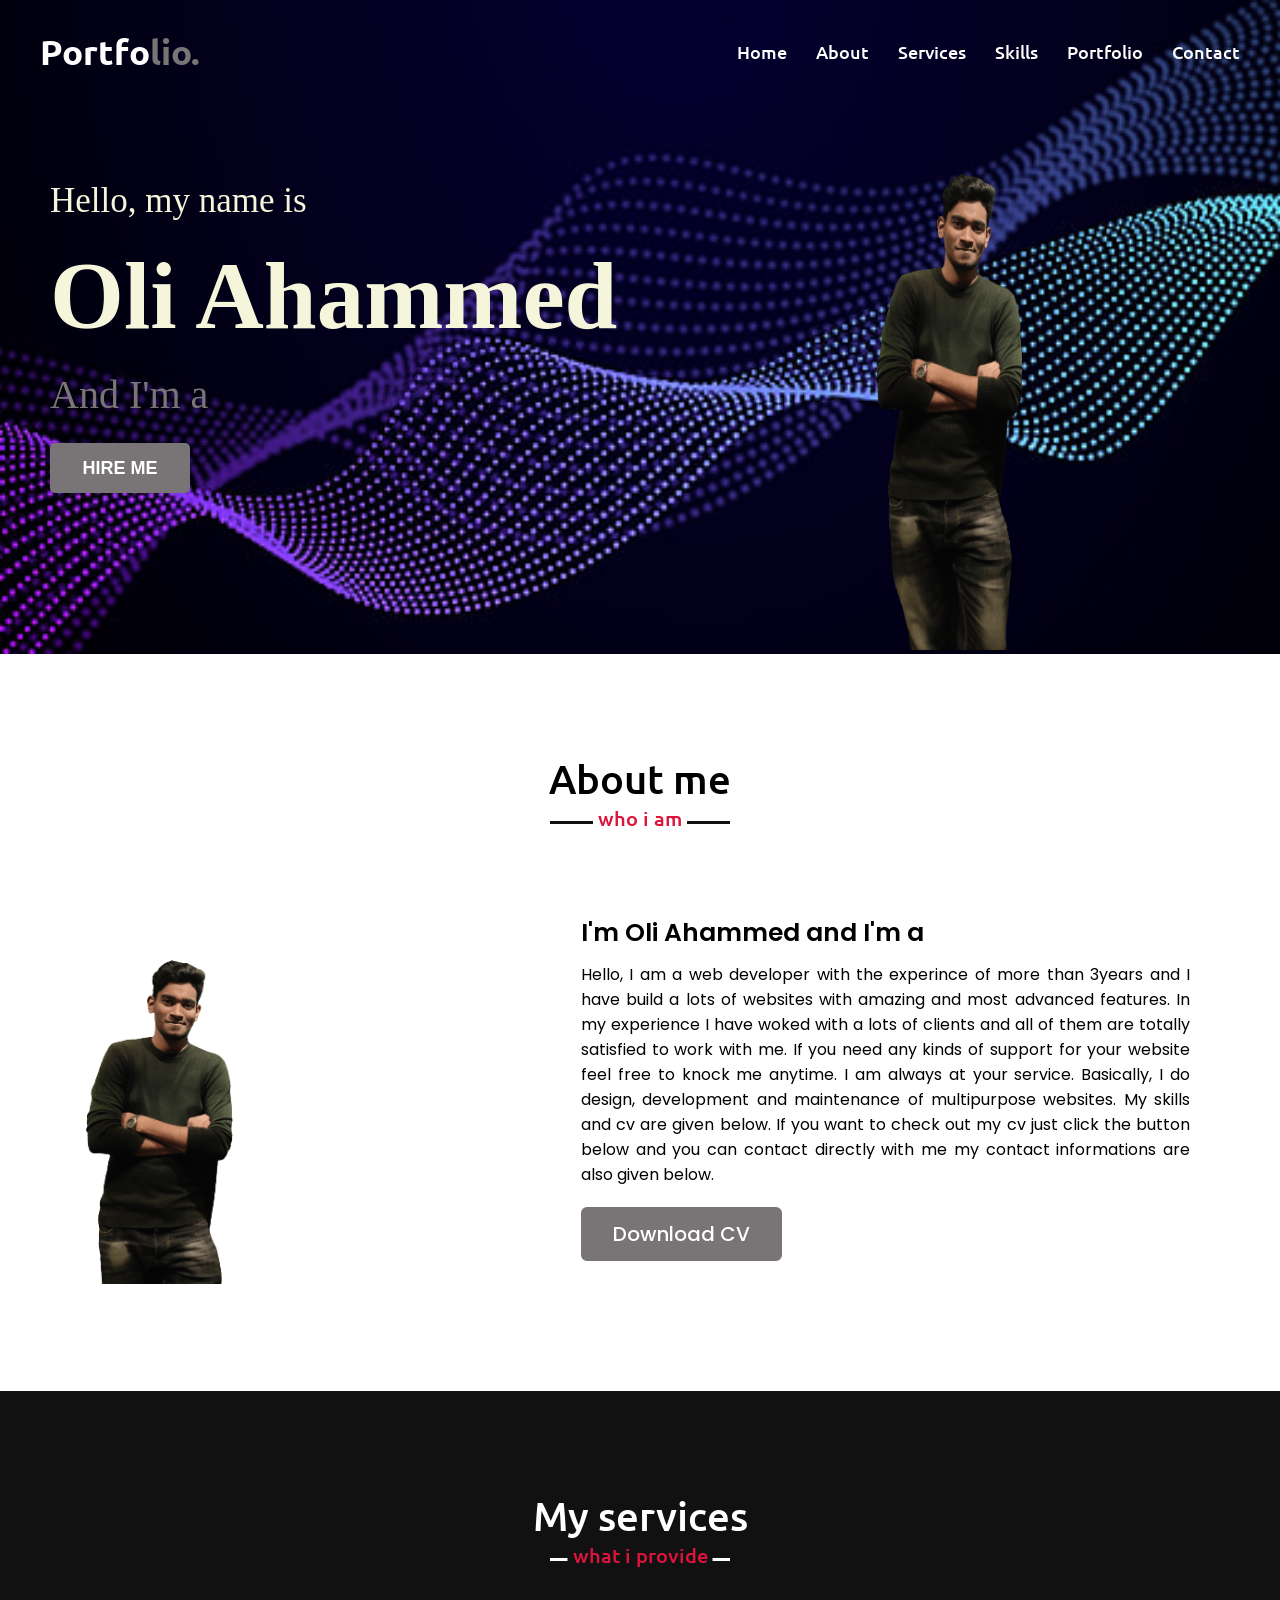
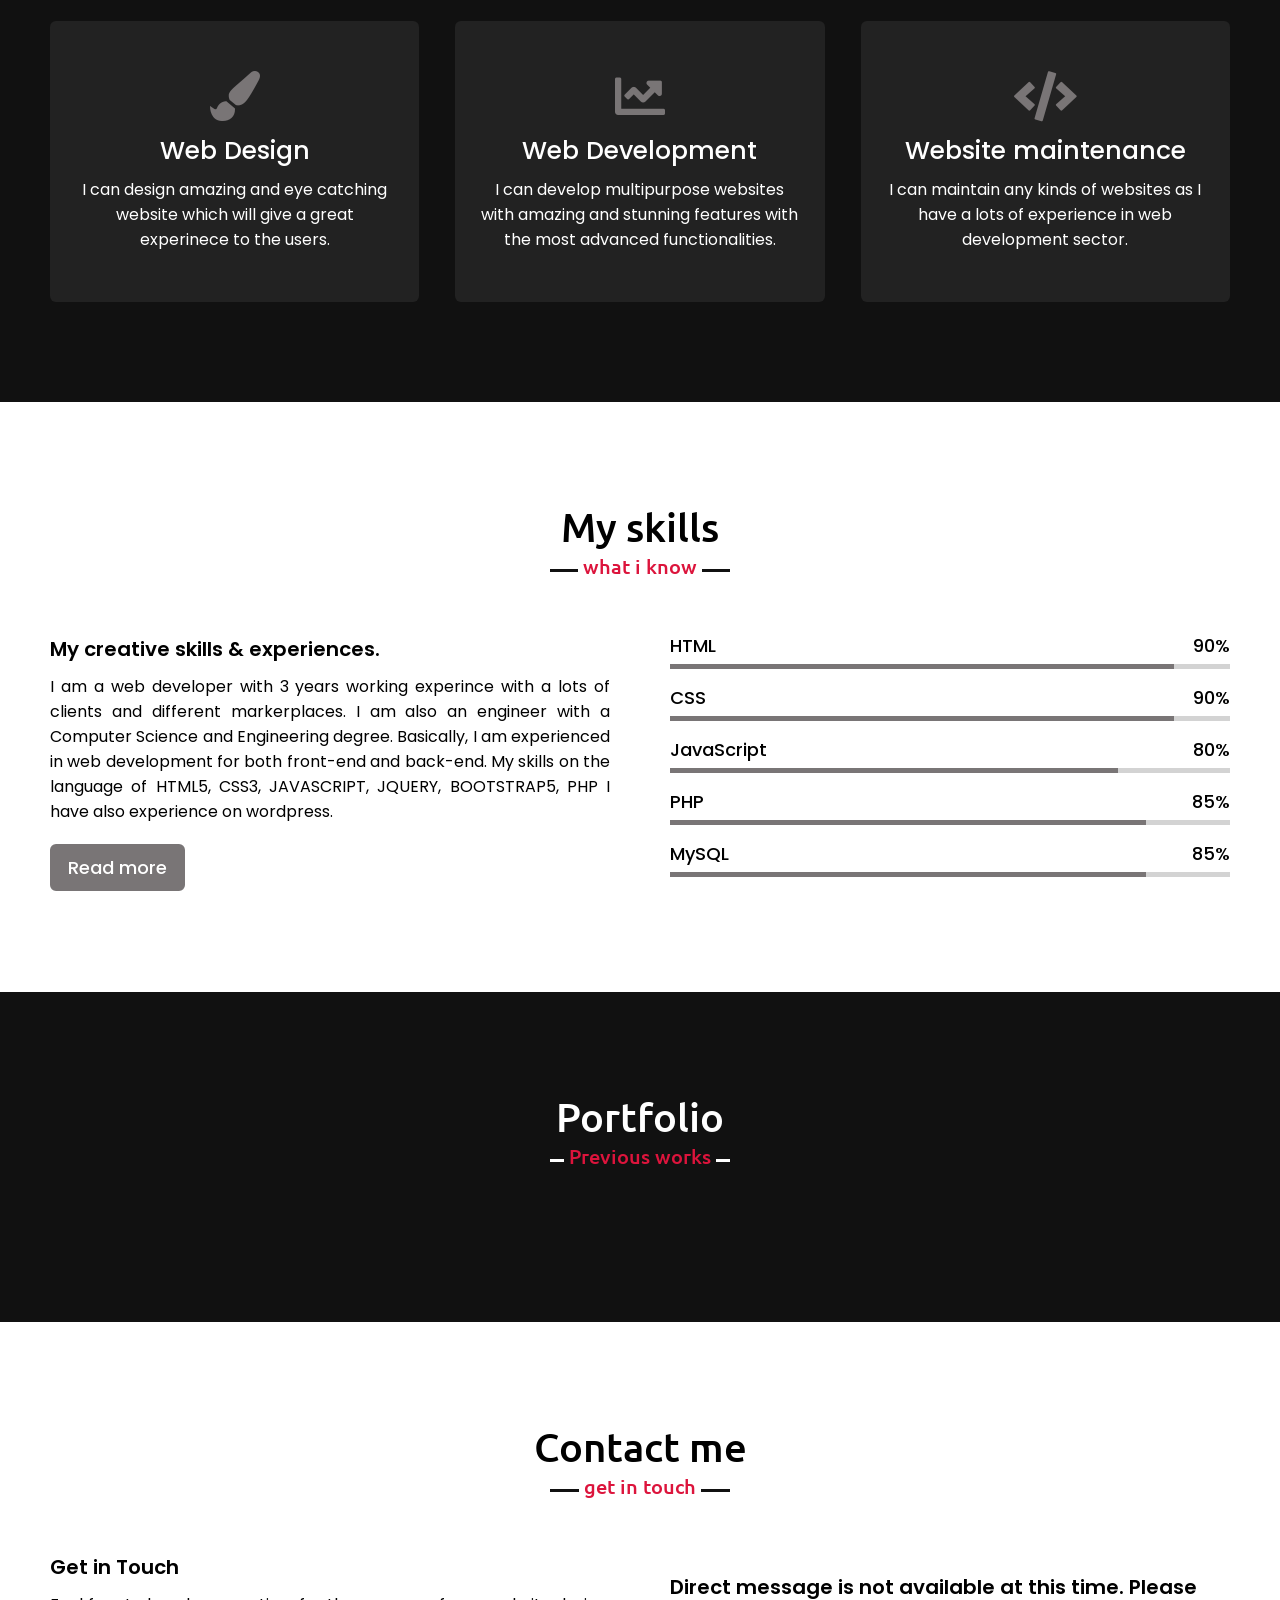
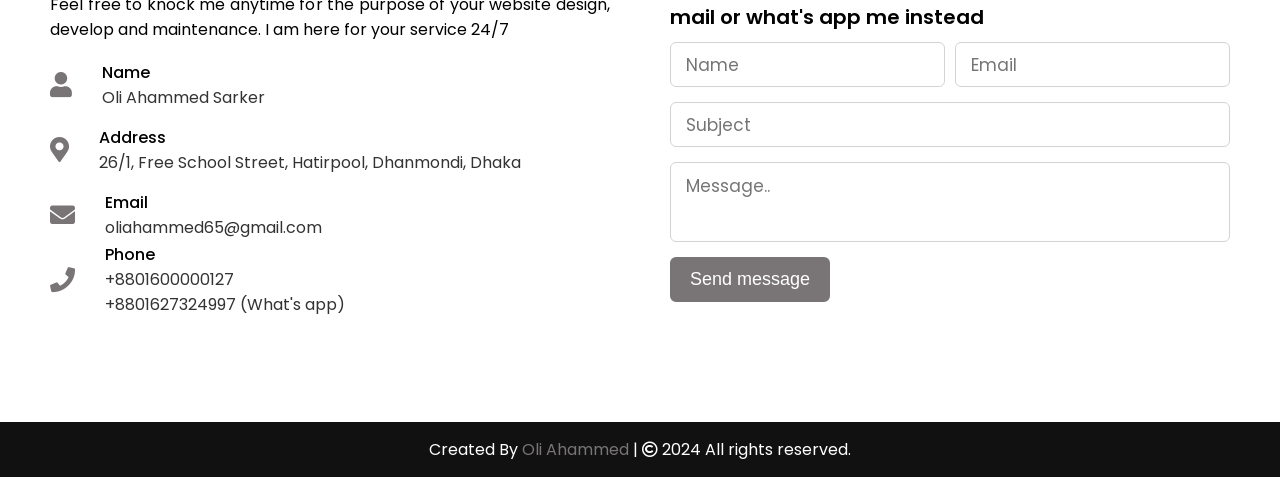
==== commit 40d726f5: "Update index.html" ====
--- a/index.html
+++ b/index.html
@@ -303,7 +303,6 @@
                             <div class="info">
                                 <div class="head">Email</div>
                                 <div class="sub-title">oliahammed65@gmail.com</div>
-                                <div class="sub-title">oliahammed53@gmail.com</div>
                             </div>
                         </div>
                         <div class="row">
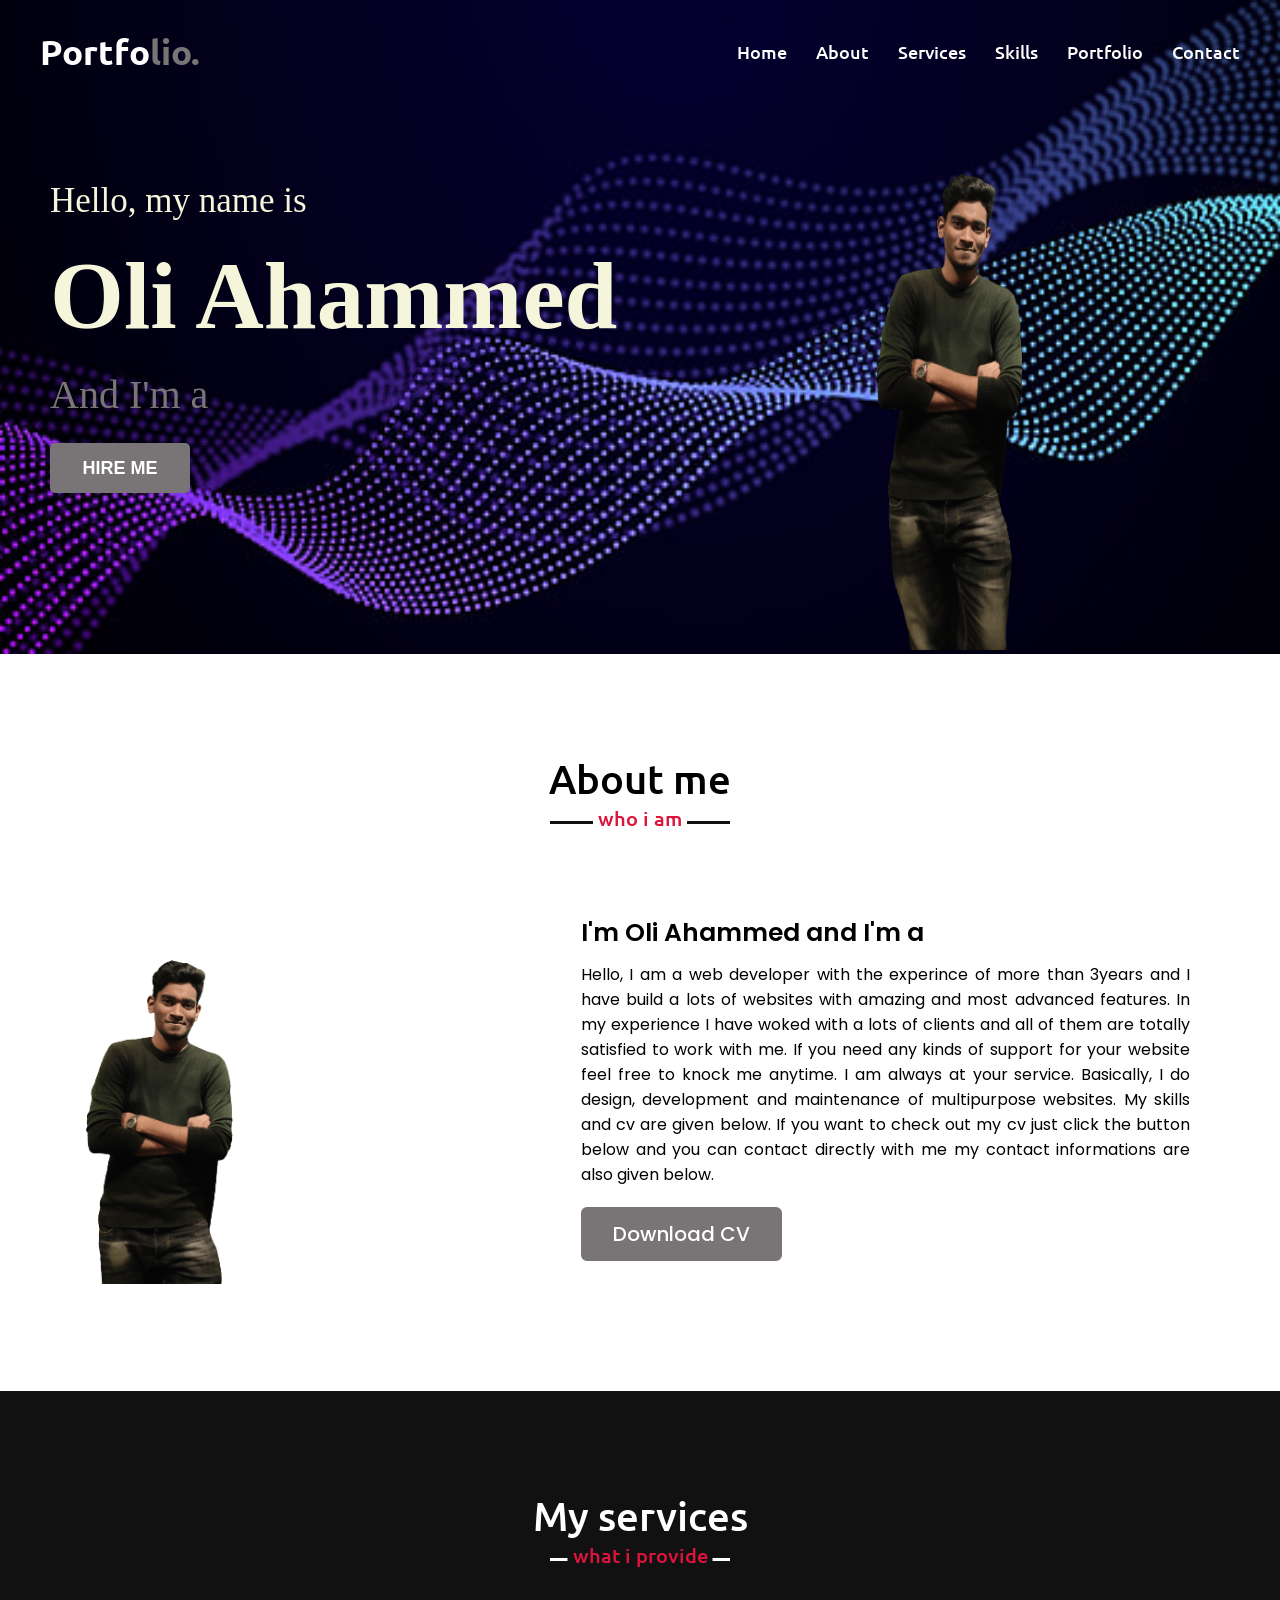
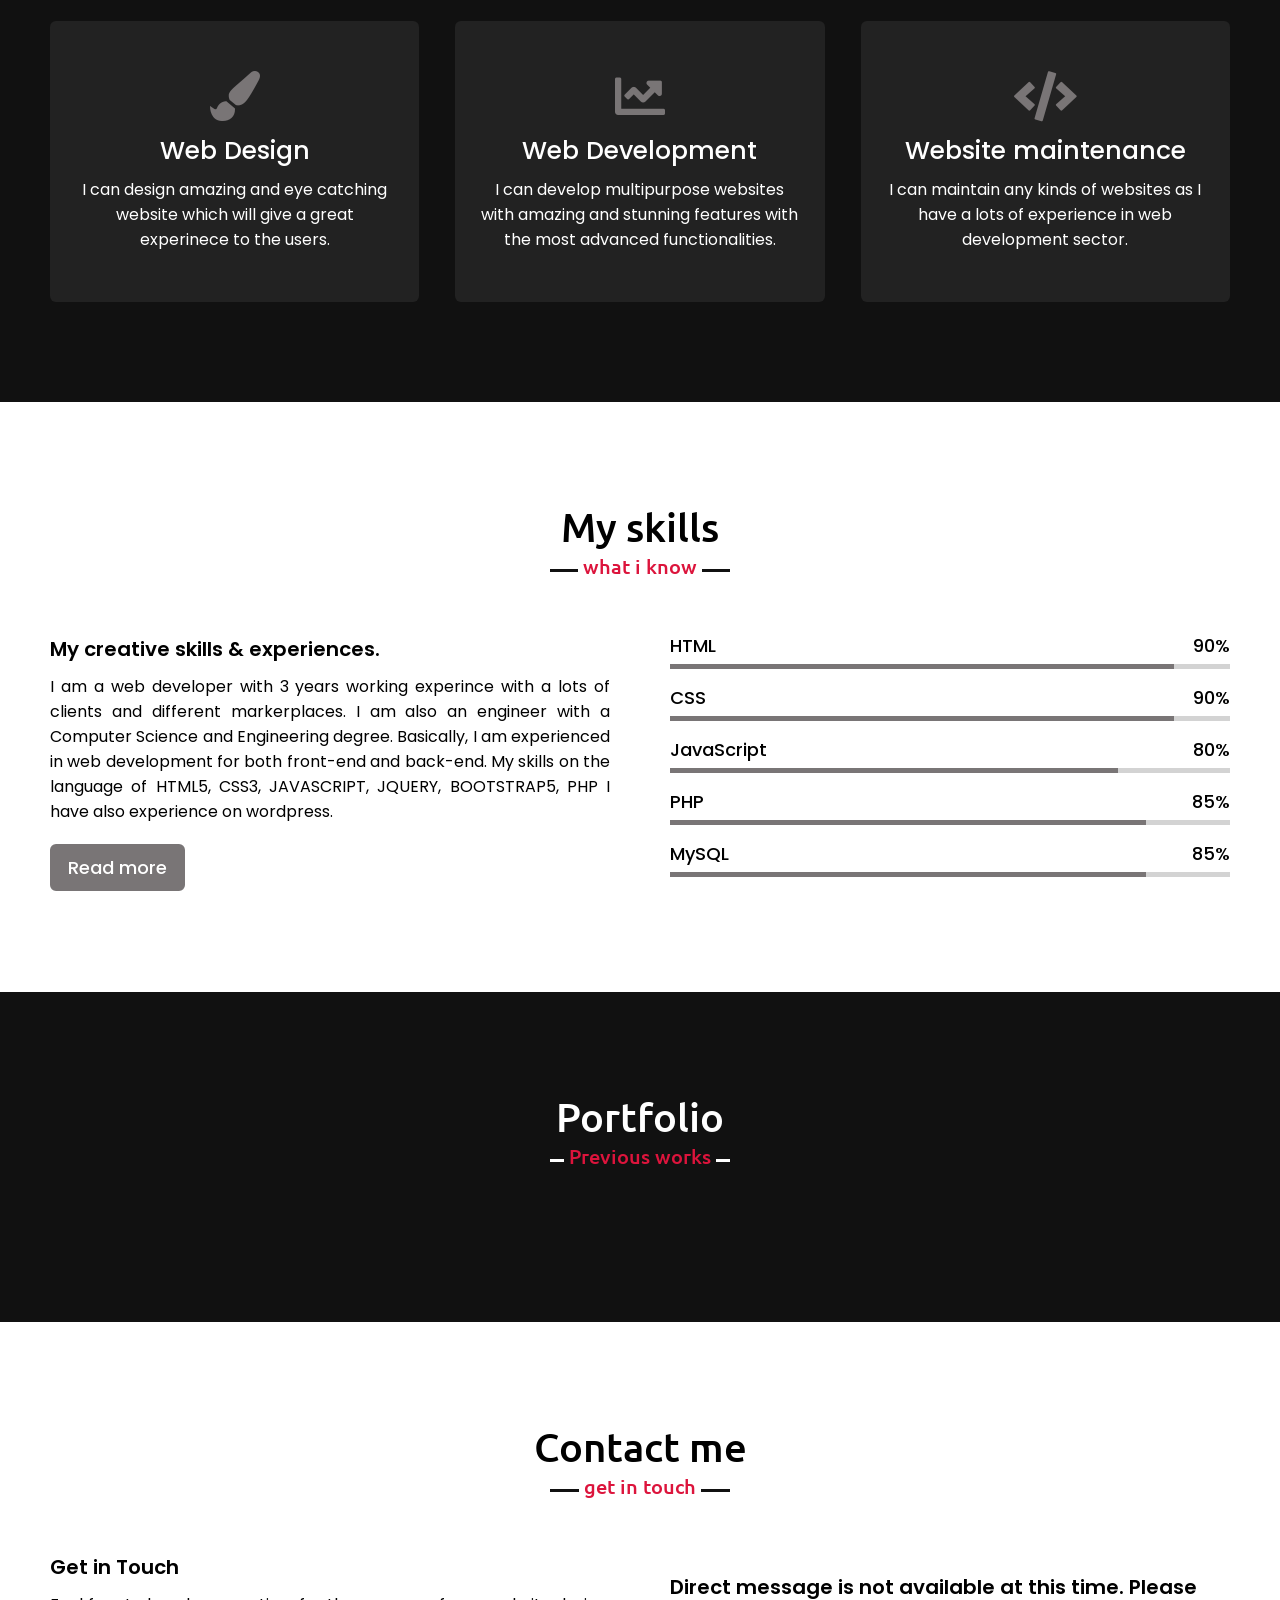
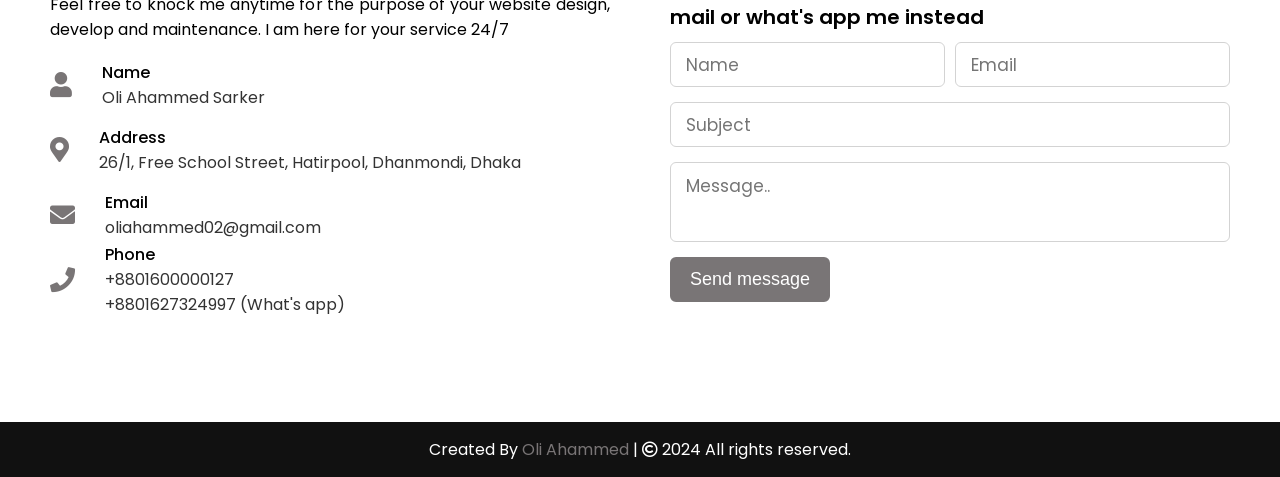
==== commit b1ad6c04: "Update index.html" ====
--- a/index.html
+++ b/index.html
@@ -302,7 +302,7 @@
                             <i class="fas fa-envelope"></i>
                             <div class="info">
                                 <div class="head">Email</div>
-                                <div class="sub-title">oliahammed65@gmail.com</div>
+                                <div class="sub-title">oliahammed02@gmail.com</div>
                             </div>
                         </div>
                         <div class="row">
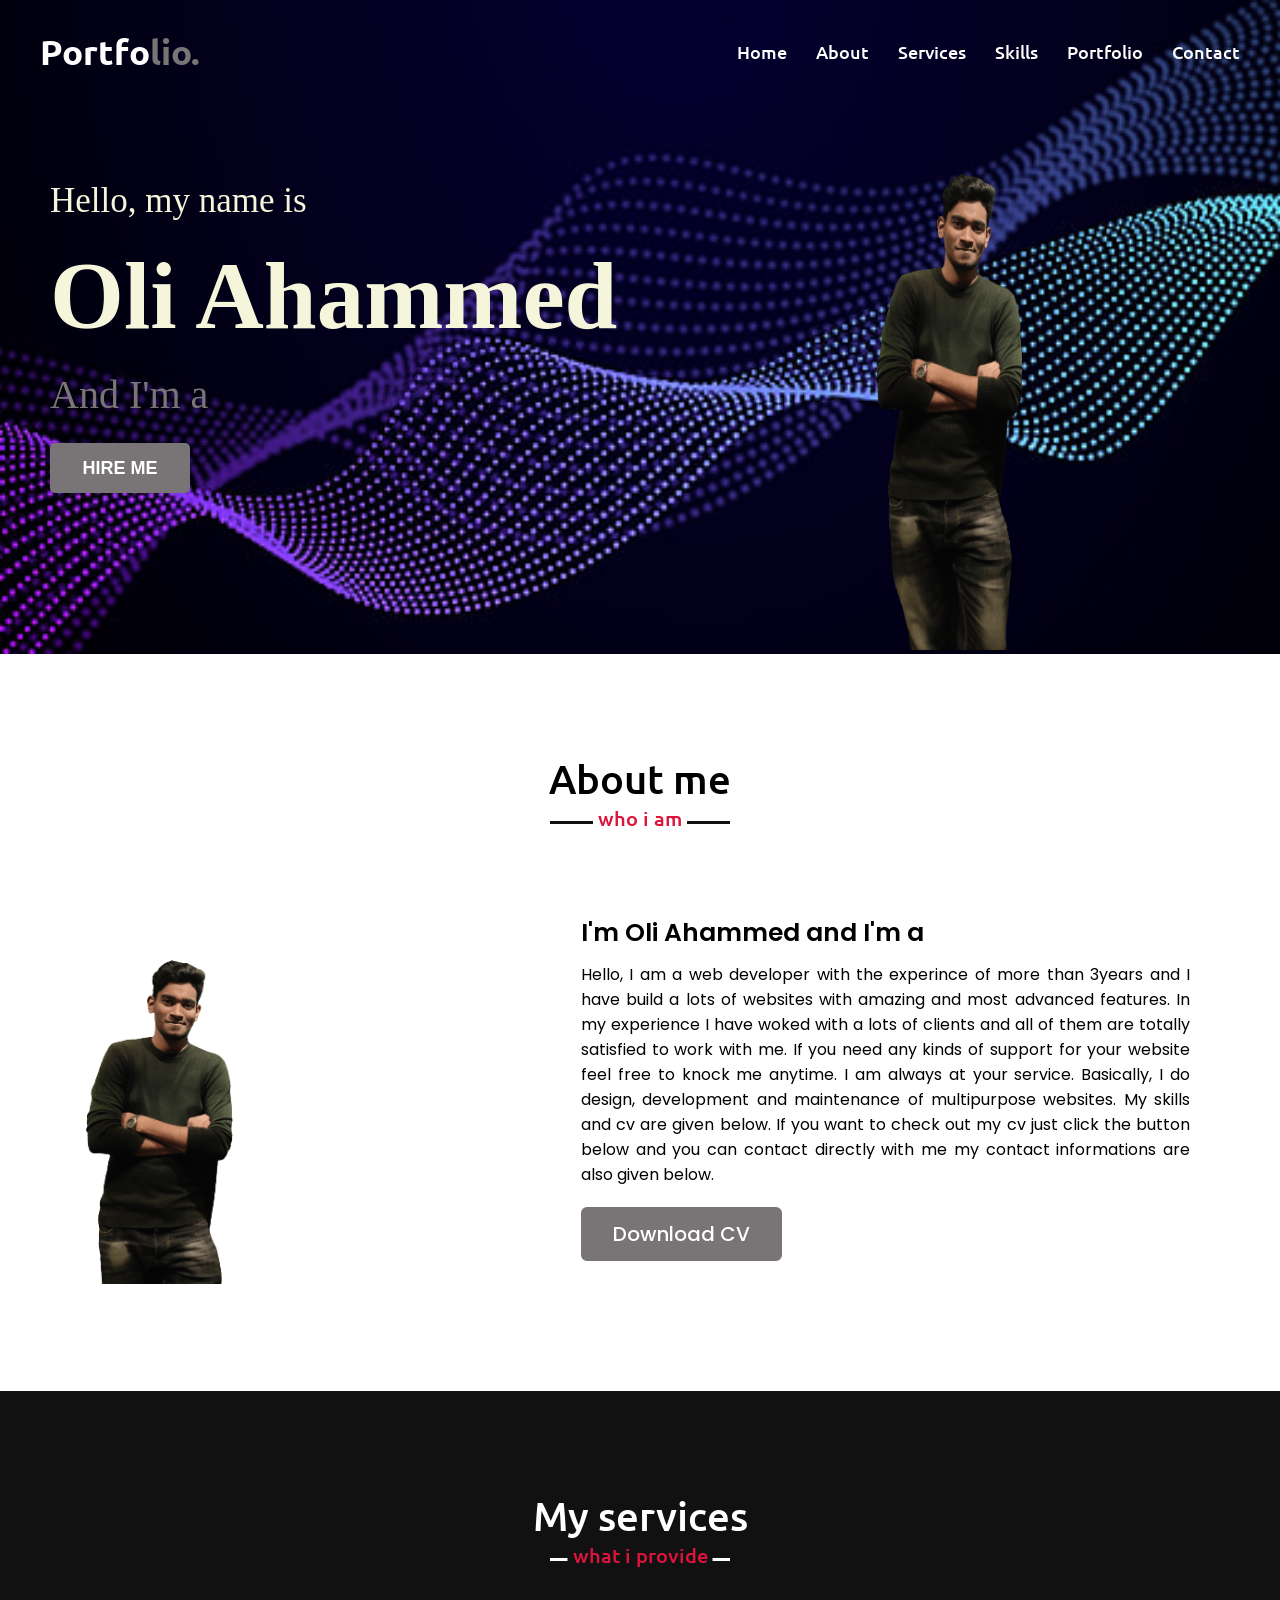
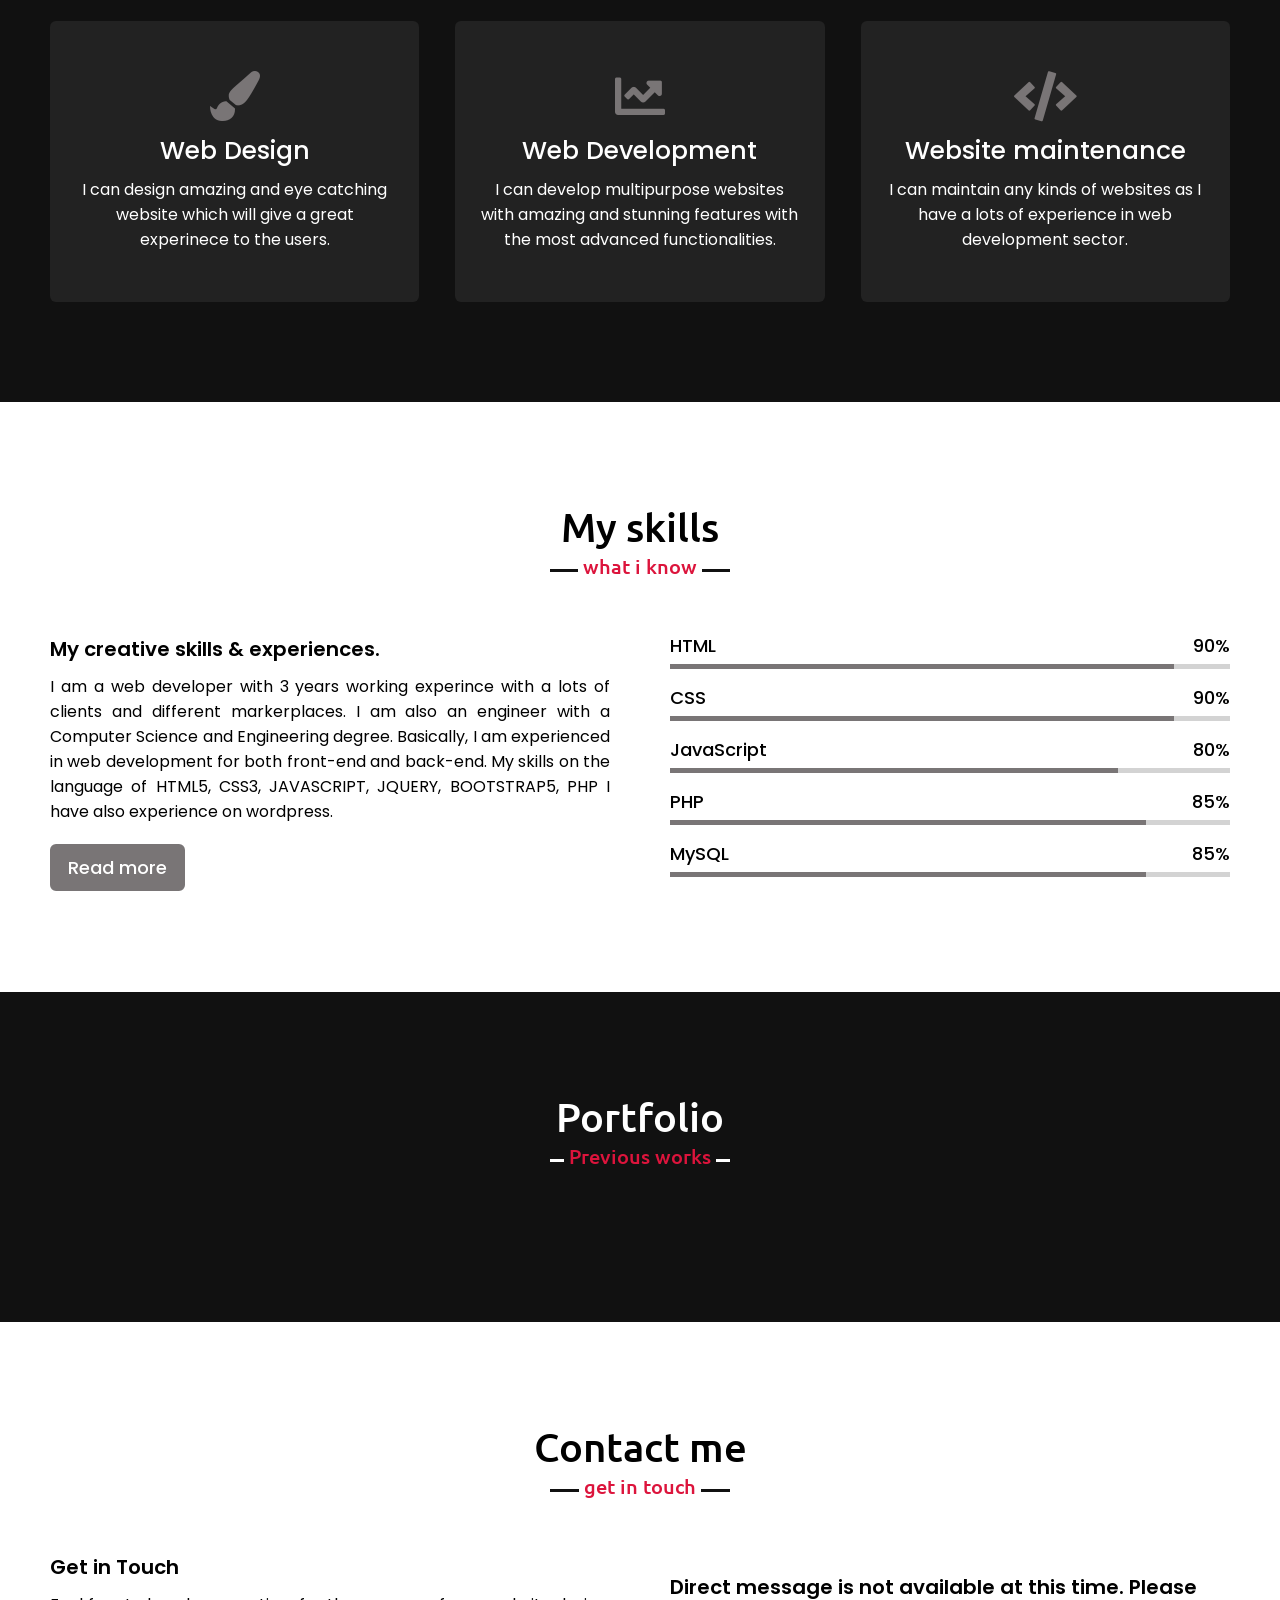
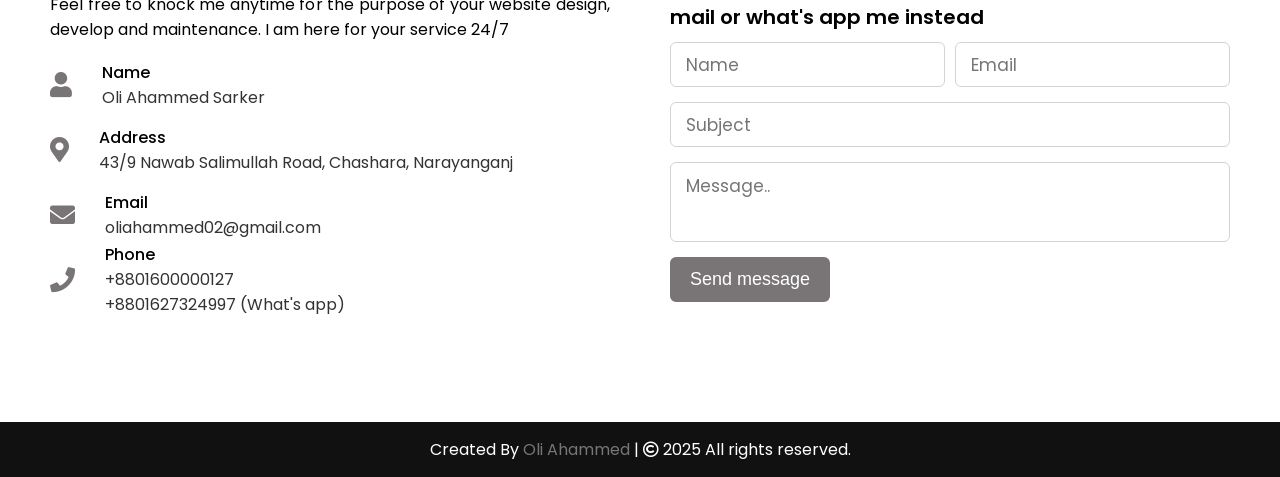
==== commit 8ad2501b: "Update index.html" ====
--- a/index.html
+++ b/index.html
@@ -295,7 +295,7 @@
                             <i class="fas fa-map-marker-alt"></i>
                             <div class="info">
                                 <div class="head">Address</div>
-                                <div class="sub-title">26/1, Free School Street, Hatirpool, Dhanmondi, Dhaka</div>
+                                <div class="sub-title">43/9 Nawab Salimullah Road, Chashara, Narayanganj</div>
                             </div>
                         </div>
                         <div class="row">
@@ -343,7 +343,7 @@
 
     <!-- footer section start -->
     <footer>
-        <span>Created By <a href="#">Oli Ahammed</a> | <span class="far fa-copyright"></span> 2024 All rights reserved.</span>
+        <span>Created By <a href="#">Oli Ahammed</a> | <span class="far fa-copyright"></span> 2025 All rights reserved.</span>
     </footer>
 
     <script src="script.js"></script>
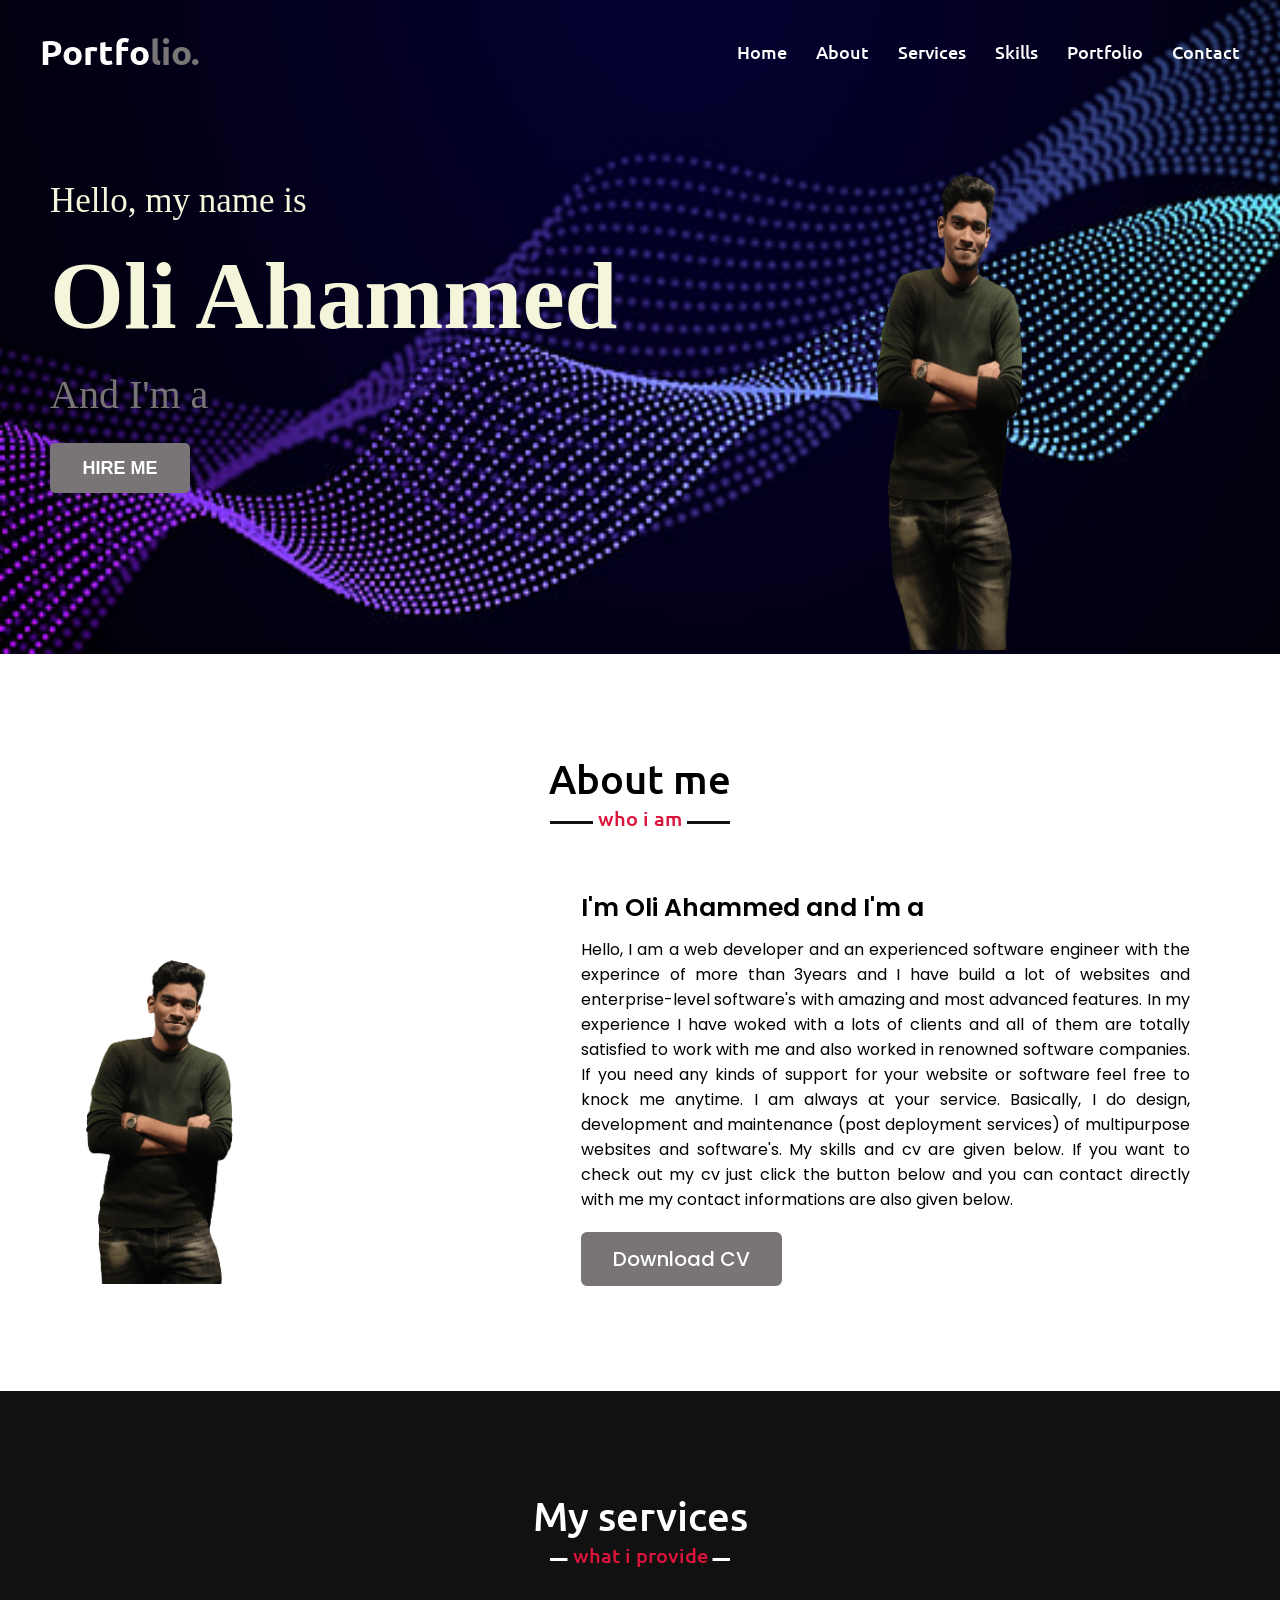
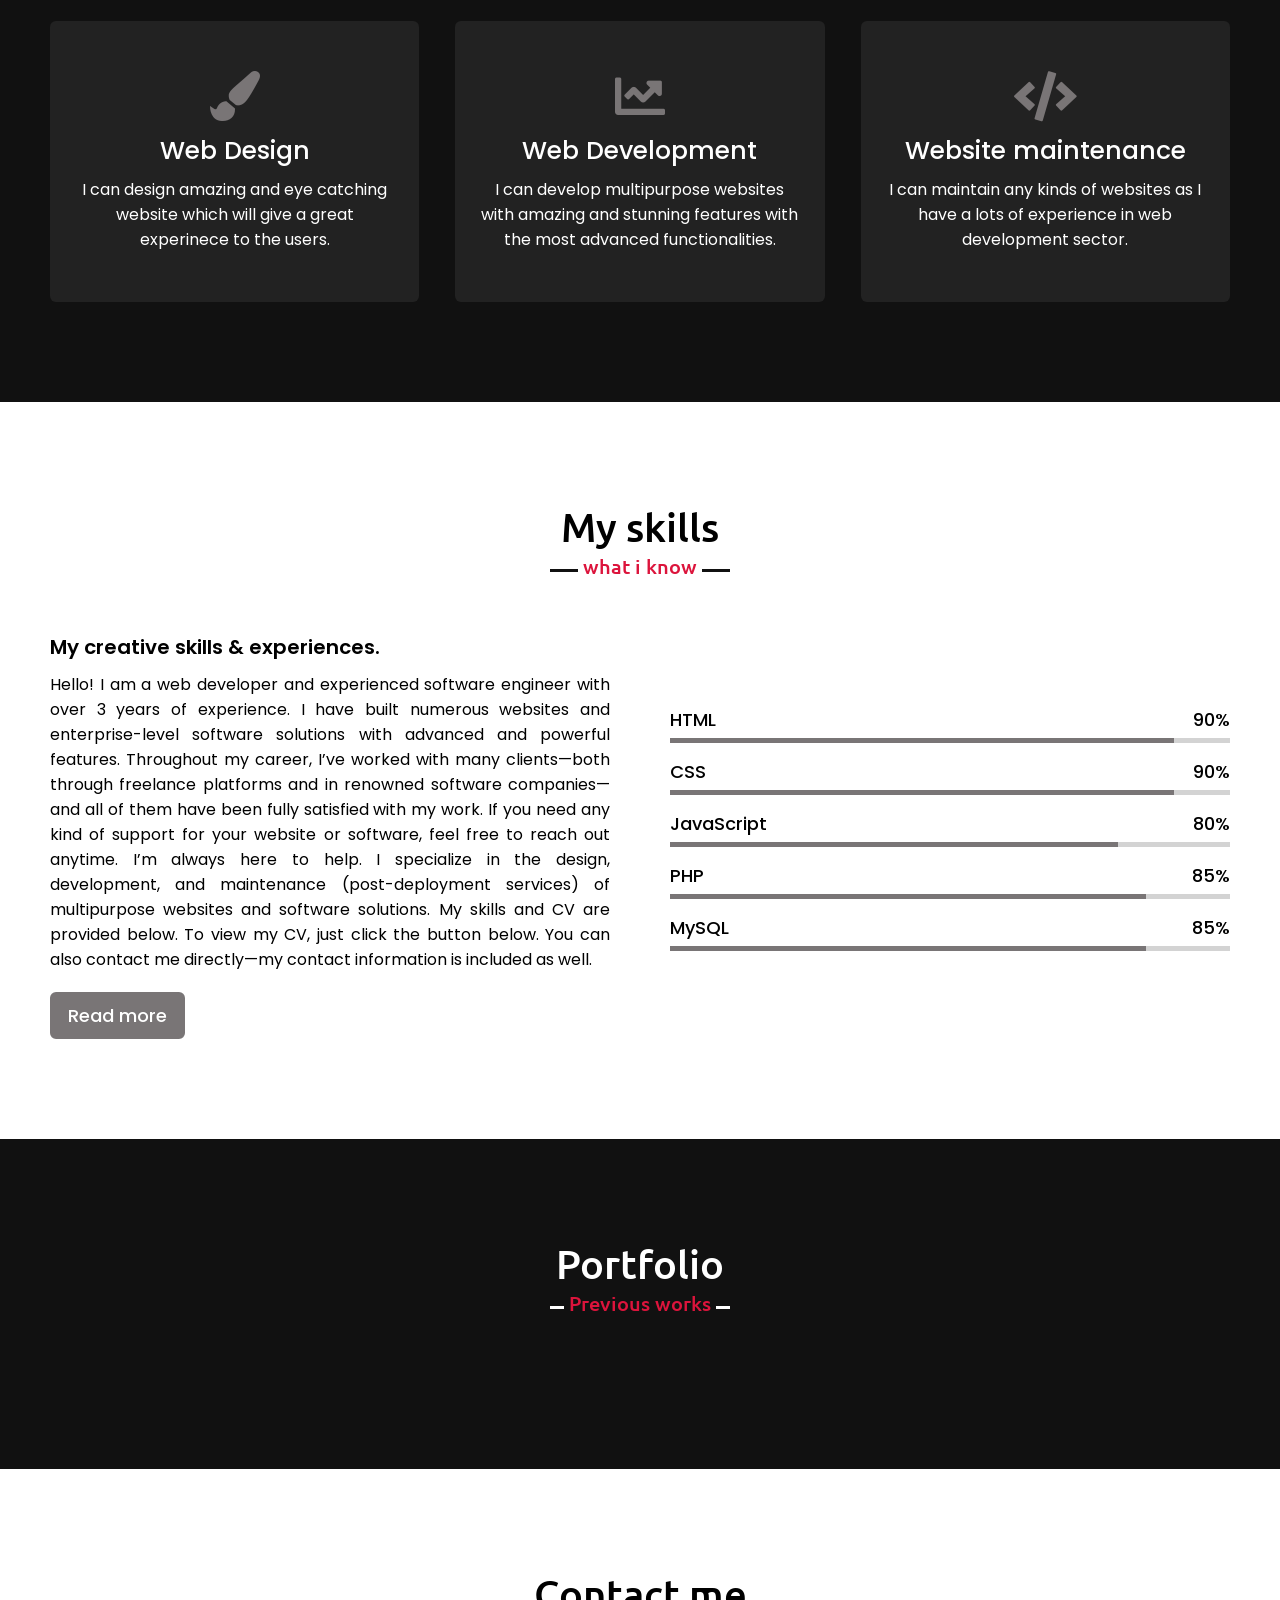
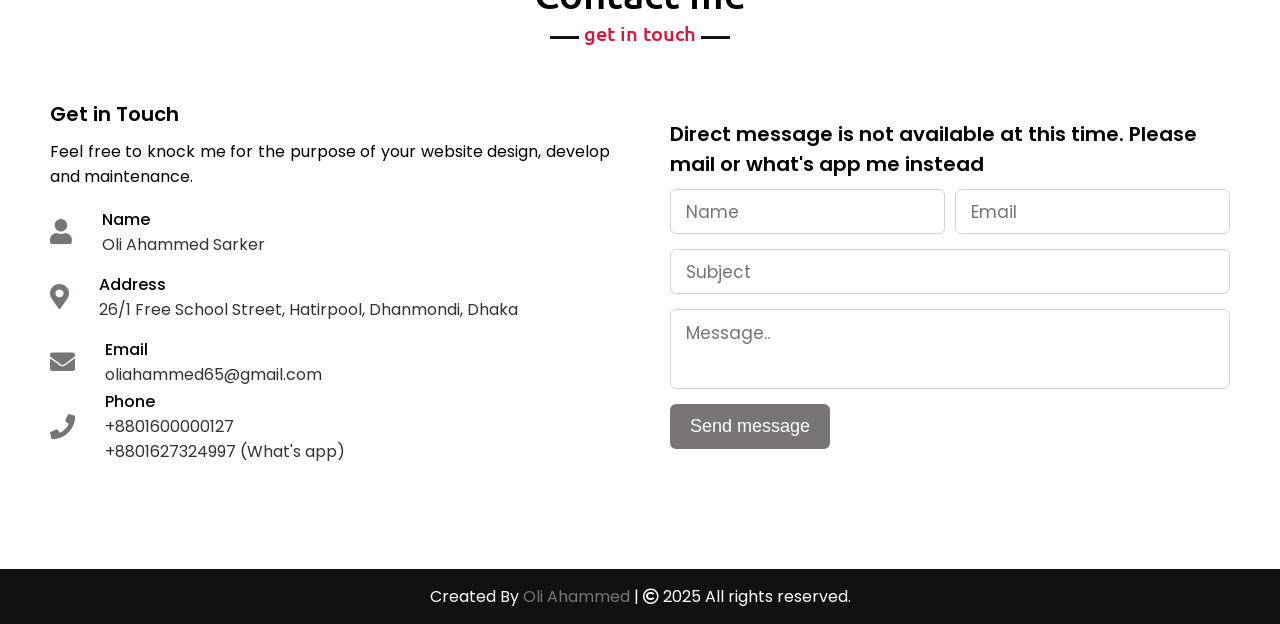
==== commit 9f91f177: "Directory structure update" ====
--- a/index.html
+++ b/index.html
@@ -1,351 +1,362 @@
-<!DOCTYPE html>
-<!-- Created By Oli Ahammed Sarker -->
-<html lang="en">
-<head>
-    <meta charset="UTF-8">
-    <meta name="viewport" content="width=device-width, initial-scale=1.0">
-    <title>Oli Ahammed || Portfolio Website</title>
-    <link rel="icon" type="image/x-icon" href="/images/favicon.png">
-    <link rel="stylesheet" href="style.css">
-    <link rel="stylesheet" href="https://cdnjs.cloudflare.com/ajax/libs/font-awesome/5.15.3/css/all.min.css"/>
-    <script src="https://code.jquery.com/jquery-3.5.1.min.js"></script>
-    <script src="https://cdnjs.cloudflare.com/ajax/libs/typed.js/2.0.11/typed.min.js"></script>
-    <script src="https://cdnjs.cloudflare.com/ajax/libs/waypoints/4.0.1/jquery.waypoints.min.js"></script>
-    <script src="https://cdnjs.cloudflare.com/ajax/libs/OwlCarousel2/2.3.4/owl.carousel.min.js"></script>
-    <link rel="stylesheet" href="https://cdnjs.cloudflare.com/ajax/libs/OwlCarousel2/2.3.4/assets/owl.carousel.min.css"/>
-</head>
-<body>
-    <div class="scroll-up-btn">
-        <i class="fas fa-angle-up"></i>
-    </div>
-    <nav class="navbar">
-        <div class="max-width">
-            <div class="logo"><a href="#">Portfo<span>lio.</span></a></div>
-            <ul class="menu">
-                <li><a href="#" class="menu-btn">Home</a></li>
-                <li><a href="#about" class="menu-btn">About</a></li>
-                <li><a href="#services" class="menu-btn">Services</a></li>
-                <li><a href="#skills" class="menu-btn">Skills</a></li>
-                <li><a href="#teams" class="menu-btn">Portfolio</a></li>
-                <li><a href="#contact" class="menu-btn">Contact</a></li>
-            </ul>
-            <div class="menu-btn">
-                <i class="fas fa-bars"></i>
-            </div>
-        </div>
-    </nav>
-
-    <!-- home section start -->
-    <div class="home_section">
-        <div class="content">
-            <h5 class="content_heading_sm">Hello, my name is</h5>
-            <h1 class="content_heading_lg">Oli Ahammed</h1>
-            <div class="text-3">And I'm a <span class="typing"></span></div>
-            <a  href="#contact"> <button class="content_button">HIRE ME</button> </a>  
-        </div>
-        <div class="header_image">
-            <img src="images/portfolio-img.png" class="portfolio_img" alt="">
-        </div>
-    </div>
-
-    <!-- about section start -->
-    <section class="about" id="about">
-        <div class="max-width">
-            <h2 class="title">About me</h2>
-            <div class="about-content">
-                <div class="column left">
-                    <img src="images/portfolio-img.png" class="about_img" alt="">
-                </div>
-                <div class="column right">
-                    <div class="text">I'm Oli Ahammed and I'm a <span class="typing-2"></span></div>
-                    <p>Hello, I am a web developer with the experince of more than 3years and I have build a
-                        lots of websites with amazing and most advanced features. In my experience I have woked
-                        with a lots of clients and all of them are totally satisfied to work with me. If you 
-                        need any kinds of support for your website feel free to knock me anytime. I am always at
-                        your service. Basically, I do design, development and maintenance of multipurpose websites. My skills and cv are given below. If you want to check out my cv just click 
-                        the button below and you can contact directly with me my contact informations are also 
-                        given below.</p>
-                    <a  href="CV_(Oli Ahammed Sarker).pdf" download>Download CV</a>
-                </div>
-            </div>
-        </div>
-    </section>
-
-    <!-- services section start -->
-    <section class="services" id="services">
-        <div class="max-width">
-            <h2 class="title">My services</h2>
-            <div class="serv-content">
-                <div class="card">
-                    <div class="box">
-                        <i class="fas fa-paint-brush"></i>
-                        <div class="text">Web Design</div>
-                        <p>I can design amazing and eye catching website which will give a great experinece to the users.</p>
-                    </div>
-                </div>
-                <div class="card">
-                    <div class="box">
-                        <i class="fas fa-chart-line"></i>
-                        <div class="text">Web Development</div>
-                        <p>I can develop multipurpose websites with amazing and stunning features with the most advanced functionalities.</p>
-                    </div>
-                </div>
-                <div class="card">
-                    <div class="box">
-                        <i class="fas fa-code"></i>
-                        <div class="text">Website maintenance</div>
-                        <p>I can maintain any kinds of websites as I have a lots of experience in web development sector.</p>
-                    </div>
-                </div>
-               </div>
-            </div>
-        </div>
-    </section>
-
-    <!-- skills section start -->
-    <section class="skills" id="skills">
-        <div class="max-width">
-            <h2 class="title">My skills</h2>
-            <div class="skills-content">
-                <div class="column left">
-                    <div class="text">My creative skills & experiences.</div>
-                    <p>I am a web developer with 3 years working experince with a lots of clients and different
-                        markerplaces. I am also an engineer with a Computer Science and Engineering degree.
-                        Basically, I am experienced in web development for both front-end and back-end. My skills on the language of HTML5, CSS3, JAVASCRIPT, JQUERY, BOOTSTRAP5, PHP I have also experience on wordpress.</p>
-                    <a href="#about">Read more</a>
-                </div>
-                <div class="column right">
-                    <div class="bars">
-                        <div class="info">
-                            <span>HTML</span>
-                            <span>90%</span>
-                        </div>
-                        <div class="line html"></div>
-                    </div>
-                    <div class="bars">
-                        <div class="info">
-                            <span>CSS</span>
-                            <span>90%</span>
-                        </div>
-                        <div class="line css"></div>
-                    </div>
-                    <div class="bars">
-                        <div class="info">
-                            <span>JavaScript</span>
-                            <span>80%</span>
-                        </div>
-                        <div class="line js"></div>
-                    </div>
-                    <div class="bars">
-                        <div class="info">
-                            <span>PHP</span>
-                            <span>85%</span>
-                        </div>
-                        <div class="line php"></div>
-                    </div>
-                    <div class="bars">
-                        <div class="info">
-                            <span>MySQL</span>
-                            <span>85%</span>
-                        </div>
-                        <div class="line mysql"></div>
-                    </div>
-                </div>
-            </div>
-        </div>
-    </section>
-
-    <!-- Portfolio section start -->
-    <section class="teams" id="teams">
-        <div class="max-width">
-            <h2 class="title">Portfolio</h2>
-            <div class="carousel owl-carousel">
-                <a href="https://anik4997.github.io/cuda/" target="_blank">
-                    <div class="card">
-                        <div class="box">
-                            <img src="images/cuda psd to html-min.png" alt="">
-                            <div class="text">PSD to HTML 1</div>
-                            <p>It's an interactive website converted from PSD.</p>
-                        </div>
-                    </div>
-                </a>
-                <a href="https://anik4997.github.io/psd-to-html-2/" target="_blank">
-                    <div class="card">
-                        <div class="box">
-                            <img src="images/psd to html 2-min.png" alt="">
-                            <div class="text">PSD to HTML 2</div>
-                            <p>It's an interactive portfolio website converted from PSD.</p>
-                        </div>
-                    </div>
-                </a>
-                <a href="https://anik4997.github.io/seagull_updated_new/" target="_blank">
-                    <div class="card">
-                        <div class="box">
-                            <img src="images/seagul.png" alt="">
-                            <div class="text">ecommerce</div>
-                            <p>It's a ecommerce front-end website for a client.</p>
-                        </div>
-                    </div>
-                </a>
-                <a href="https://anik4997.github.io/seopage1" target="_blank">
-                    <div class="card">
-                        <div class="box">
-                            <img src="images/office_management.png" alt="">
-                            <div class="text">Office management</div>
-                            <p>It's an Office management system front-end for a client.</p>
-                        </div>
-                    </div>
-                </a>
-                <a href="https://anik4997.github.io/pioneer_bank/" target="_blank">
-                    <div class="card">
-                        <div class="box">
-                            <img src="images/bank_management.png" alt="">
-                            <div class="text">Bank management</div>
-                            <p>It's a simple Bank management system for showing transaction and login.</p>
-                        </div>
-                    </div>
-                </a>
-                
-                <a href="https://anik4997.github.io/slider-for-client/" target="_blank">
-                    <div class="card">
-                        <div class="box">
-                            <img src="images/slider.png" alt="">
-                            <div class="text">Javascript slider</div>
-                            <p>It's a Javascript slider made my 'dom'.</p>
-                        </div>
-                    </div>
-                </a>
-
-                
-                <a href="https://github.com/anik4997/movie_rating" target="_blank">
-                    <div class="card">
-                        <div class="box">
-                            <img src="images/movie_rating.png" alt="">
-                            <div class="text">Movie rating system</div>
-                            <p>It's a movie rating system done by php(oop raw) and mysql. Site is not live yet so, if you click it will redirect you to github project repository</p>
-                        </div>
-                    </div>
-                </a>
-                <a href="https://github.com/anik4997/coderex_new" target="_blank">
-                    <div class="card">
-                        <div class="box">
-                            <img src="images/movie_rating.png" alt="">
-                            <div class="text">Php oop crud operation</div>
-                            <p>It's crud operation made by php and mysql. Site is not live yet</p>
-                        </div>
-                    </div>
-                </a>
-                <a href="https://github.com/anik4997/laravel_employee_management" target="_blank">
-                    <div class="card">
-                        <div class="box">
-                            <img src="images/employee_management.png" alt="">
-                            <div class="text">Laravel employee management system</div>
-                            <p>It's employee management system made by laravel. Site is not live yet</p>
-                        </div>
-                    </div>
-                </a>
-                <a href="#">
-                    <div class="card">
-                        <div class="box">
-                            <img src="images/screencapture-localhost-ecom1-2021-08-06-17_57_01(cropped)-min (1).png" alt="">
-                            <div class="text">Ecommerce 2(Wordpress)</div>
-                            <p>It's an Ecommerce marketplace for selling engine oil made by wordpress. Site is not live yet.</p>
-                        </div>
-                    </div>
-                </a>
-                <a href="#">
-                    <div class="card">
-                        <div class="box">
-                            <img src="images/gut project-min.png" alt="">
-                            <div class="text">Wordpress landing page</div>
-                            <p>It's a landing page for suppliment product, made by wordpress. Site is not live yet.</p>
-                        </div>
-                    </div>
-                </a>
-                <a href="#">
-                    <div class="card">
-                        <div class="box">
-                            <img src="images/portfolio_1-min.png" alt="">
-                            <div class="text">Elementor portfolio website</div>
-                            <p>It's a portfolio website, made by wordpress(elementor). Site is not live yet.</p>
-                        </div>
-                    </div>
-                </a>
-            </div>
-        </div>
-    </section>
-
-    <!-- contact section start -->
-    <section class="contact" id="contact">
-        <div class="max-width">
-            <h2 class="title">Contact me</h2>
-            <div class="contact-content">
-                <div class="column left">
-                    <div class="text">Get in Touch</div>
-                    <p>Feel free to knock me anytime for the purpose of your website design, develop and maintenance. I am here for your service 24/7</p>
-                    <div class="icons">
-                        <div class="row">
-                            <i class="fas fa-user"></i>
-                            <div class="info">
-                                <div class="head">Name</div>
-                                <div class="sub-title">Oli Ahammed Sarker</div>
-                            </div>
-                        </div>
-                        <div class="row">
-                            <i class="fas fa-map-marker-alt"></i>
-                            <div class="info">
-                                <div class="head">Address</div>
-                                <div class="sub-title">43/9 Nawab Salimullah Road, Chashara, Narayanganj</div>
-                            </div>
-                        </div>
-                        <div class="row">
-                            <i class="fas fa-envelope"></i>
-                            <div class="info">
-                                <div class="head">Email</div>
-                                <div class="sub-title">oliahammed02@gmail.com</div>
-                            </div>
-                        </div>
-                        <div class="row">
-                            <i class="fas fa-phone"></i>
-                            <div class="info">
-                                <div class="head">Phone</div>
-                                <div class="sub-title">+8801600000127</div>
-                                <div class="sub-title">+8801627324997 (What's app)</div>
-                            </div>
-                        </div>
-                    </div>
-                </div>
-                <div class="column right">
-                    <div class="text">Direct message is not available at this time. Please mail or what's app me instead</div>
-                    <form action="#">
-                        <div class="fields">
-                            <div class="field name">
-                                <input type="text" placeholder="Name" required>
-                            </div>
-                            <div class="field email">
-                                <input type="email" placeholder="Email" required>
-                            </div>
-                        </div>
-                        <div class="field">
-                            <input type="text" placeholder="Subject" required>
-                        </div>
-                        <div class="field textarea">
-                            <textarea cols="30" rows="10" placeholder="Message.." required></textarea>
-                        </div>
-                        <div class="button-area">
-                            <button type="submit">Send message</button>
-                        </div>
-                    </form>
-                </div>
-            </div>
-        </div>
-    </section>
-
-    <!-- footer section start -->
-    <footer>
-        <span>Created By <a href="#">Oli Ahammed</a> | <span class="far fa-copyright"></span> 2025 All rights reserved.</span>
-    </footer>
-
-    <script src="script.js"></script>
-</body>
-</html>
+<!DOCTYPE html>
+<!-- Created By Oli Ahammed Sarker -->
+<html lang="en">
+<head>
+    <meta charset="UTF-8">
+    <meta name="viewport" content="width=device-width, initial-scale=1.0">
+    <title>Oli Ahammed || Portfolio Website</title>
+    <link rel="icon" type="image/x-icon" href="/images/favicon.png">
+    <link rel="stylesheet" href="style.css">
+    <link rel="stylesheet" href="https://cdnjs.cloudflare.com/ajax/libs/font-awesome/5.15.3/css/all.min.css"/>
+    <script src="https://code.jquery.com/jquery-3.5.1.min.js"></script>
+    <script src="https://cdnjs.cloudflare.com/ajax/libs/typed.js/2.0.11/typed.min.js"></script>
+    <script src="https://cdnjs.cloudflare.com/ajax/libs/waypoints/4.0.1/jquery.waypoints.min.js"></script>
+    <script src="https://cdnjs.cloudflare.com/ajax/libs/OwlCarousel2/2.3.4/owl.carousel.min.js"></script>
+    <link rel="stylesheet" href="https://cdnjs.cloudflare.com/ajax/libs/OwlCarousel2/2.3.4/assets/owl.carousel.min.css"/>
+</head>
+<body>
+    <div class="scroll-up-btn">
+        <i class="fas fa-angle-up"></i>
+    </div>
+    <nav class="navbar">
+        <div class="max-width">
+            <div class="logo"><a href="#">Portfo<span>lio.</span></a></div>
+            <ul class="menu">
+                <li><a href="#" class="menu-btn">Home</a></li>
+                <li><a href="#about" class="menu-btn">About</a></li>
+                <li><a href="#services" class="menu-btn">Services</a></li>
+                <li><a href="#skills" class="menu-btn">Skills</a></li>
+                <li><a href="#teams" class="menu-btn">Portfolio</a></li>
+                <li><a href="#contact" class="menu-btn">Contact</a></li>
+            </ul>
+            <div class="menu-btn">
+                <i class="fas fa-bars"></i>
+            </div>
+        </div>
+    </nav>
+
+    <!-- home section start -->
+    <div class="home_section">
+        <div class="content">
+            <h5 class="content_heading_sm">Hello, my name is</h5>
+            <h1 class="content_heading_lg">Oli Ahammed</h1>
+            <div class="text-3">And I'm a <span class="typing"></span></div>
+            <a  href="#contact"> <button class="content_button">HIRE ME</button> </a>  
+        </div>
+        <div class="header_image">
+            <img src="images/portfolio-img.png" class="portfolio_img" alt="">
+        </div>
+    </div>
+
+    <!-- about section start -->
+    <section class="about" id="about">
+        <div class="max-width">
+            <h2 class="title">About me</h2>
+            <div class="about-content">
+                <div class="column left">
+                    <img src="images/portfolio-img.png" class="about_img" alt="">
+                </div>
+                <div class="column right">
+                    <div class="text">I'm Oli Ahammed and I'm a <span class="typing-2"></span></div>
+                    <p>Hello, I am a web developer and an experienced software engineer with the experince of more than 3years and I have build a
+                        lot of websites and enterprise-level software's with amazing and most advanced features. In my experience I have woked
+                        with a lots of clients and all of them are totally satisfied to work with me and also worked in renowned software companies. If you 
+                        need any kinds of support for your website or software feel free to knock me anytime. I am always at
+                        your service. Basically, I do design, development and maintenance (post deployment services) of multipurpose websites and software's. My skills and cv are given below. If you want to check out my cv just click 
+                        the button below and you can contact directly with me my contact informations are also 
+                        given below.</p>
+                    <a  href="CV__Oli_Ahammed_Sarker.pdf" download>Download CV</a>
+                </div>
+            </div>
+        </div>
+    </section>
+
+    <!-- services section start -->
+    <section class="services" id="services">
+        <div class="max-width">
+            <h2 class="title">My services</h2>
+            <div class="serv-content">
+                <div class="card">
+                    <div class="box">
+                        <i class="fas fa-paint-brush"></i>
+                        <div class="text">Web Design</div>
+                        <p>I can design amazing and eye catching website which will give a great experinece to the users.</p>
+                    </div>
+                </div>
+                <div class="card">
+                    <div class="box">
+                        <i class="fas fa-chart-line"></i>
+                        <div class="text">Web Development</div>
+                        <p>I can develop multipurpose websites with amazing and stunning features with the most advanced functionalities.</p>
+                    </div>
+                </div>
+                <div class="card">
+                    <div class="box">
+                        <i class="fas fa-code"></i>
+                        <div class="text">Website maintenance</div>
+                        <p>I can maintain any kinds of websites as I have a lots of experience in web development sector.</p>
+                    </div>
+                </div>
+               </div>
+            </div>
+        </div>
+    </section>
+
+    <!-- skills section start -->
+    <section class="skills" id="skills">
+        <div class="max-width">
+            <h2 class="title">My skills</h2>
+            <div class="skills-content">
+                <div class="column left">
+                    <div class="text">My creative skills & experiences.</div>
+                    <p>Hello! I am a web developer and experienced software engineer with over 3 years of experience. I have built numerous websites and enterprise-level software solutions with advanced and powerful features.
+                    Throughout my career, I’ve worked with many clients—both through freelance platforms and in renowned software companies—and all of them have been fully satisfied with my work.
+
+                    If you need any kind of support for your website or software, feel free to reach out anytime. I’m always here to help.
+
+                    I specialize in the design, development, and maintenance (post-deployment services) of multipurpose websites and software solutions.
+
+                    My skills and CV are provided below. To view my CV, just click the button below. You can also contact me directly—my contact information is included as well.</p>
+                    <a href="#about">Read more</a>
+                </div>
+                <div class="column right">
+                    <div class="bars">
+                        <div class="info">
+                            <span>HTML</span>
+                            <span>90%</span>
+                        </div>
+                        <div class="line html"></div>
+                    </div>
+                    <div class="bars">
+                        <div class="info">
+                            <span>CSS</span>
+                            <span>90%</span>
+                        </div>
+                        <div class="line css"></div>
+                    </div>
+                    <div class="bars">
+                        <div class="info">
+                            <span>JavaScript</span>
+                            <span>80%</span>
+                        </div>
+                        <div class="line js"></div>
+                    </div>
+                    <div class="bars">
+                        <div class="info">
+                            <span>PHP</span>
+                            <span>85%</span>
+                        </div>
+                        <div class="line php"></div>
+                    </div>
+                    <div class="bars">
+                        <div class="info">
+                            <span>MySQL</span>
+                            <span>85%</span>
+                        </div>
+                        <div class="line mysql"></div>
+                    </div>
+                </div>
+            </div>
+        </div>
+    </section>
+
+    <!-- Portfolio section start -->
+    <section class="teams" id="teams">
+        <div class="max-width">
+            <h2 class="title">Portfolio</h2>
+            <div class="carousel owl-carousel">
+                <a href="https://anik4997.github.io/cuda/" target="_blank">
+                    <div class="card">
+                        <div class="box">
+                            <img src="images/cuda psd to html-min.png" alt="">
+                            <div class="text">PSD to HTML 1</div>
+                            <p>It's an interactive website converted from PSD.</p>
+                        </div>
+                    </div>
+                </a>
+                <a href="https://anik4997.github.io/psd-to-html-2/" target="_blank">
+                    <div class="card">
+                        <div class="box">
+                            <img src="images/psd to html 2-min.png" alt="">
+                            <div class="text">PSD to HTML 2</div>
+                            <p>It's an interactive portfolio website converted from PSD.</p>
+                        </div>
+                    </div>
+                </a>
+                <a href="https://anik4997.github.io/seagull_updated_new/" target="_blank">
+                    <div class="card">
+                        <div class="box">
+                            <img src="images/seagul.png" alt="">
+                            <div class="text">ecommerce</div>
+                            <p>It's a ecommerce front-end website for a client.</p>
+                        </div>
+                    </div>
+                </a>
+                <a href="https://anik4997.github.io/seopage1" target="_blank">
+                    <div class="card">
+                        <div class="box">
+                            <img src="images/office_management.png" alt="">
+                            <div class="text">Office management</div>
+                            <p>It's an Office management system front-end for a client.</p>
+                        </div>
+                    </div>
+                </a>
+                <a href="https://anik4997.github.io/pioneer_bank/" target="_blank">
+                    <div class="card">
+                        <div class="box">
+                            <img src="images/bank_management.png" alt="">
+                            <div class="text">Bank management</div>
+                            <p>It's a simple Bank management system for showing transaction and login.</p>
+                        </div>
+                    </div>
+                </a>
+                
+                <a href="https://anik4997.github.io/slider-for-client/" target="_blank">
+                    <div class="card">
+                        <div class="box">
+                            <img src="images/slider.png" alt="">
+                            <div class="text">Javascript slider</div>
+                            <p>It's a Javascript slider made my 'dom'.</p>
+                        </div>
+                    </div>
+                </a>
+
+                
+                <a href="https://github.com/anik4997/movie_rating" target="_blank">
+                    <div class="card">
+                        <div class="box">
+                            <img src="images/movie_rating.png" alt="">
+                            <div class="text">Movie rating system</div>
+                            <p>It's a movie rating system done by php(oop raw) and mysql. Site is not live yet so, if you click it will redirect you to github project repository</p>
+                        </div>
+                    </div>
+                </a>
+                <a href="https://github.com/anik4997/coderex_new" target="_blank">
+                    <div class="card">
+                        <div class="box">
+                            <img src="images/movie_rating.png" alt="">
+                            <div class="text">Php oop crud operation</div>
+                            <p>It's crud operation made by php and mysql. Site is not live yet</p>
+                        </div>
+                    </div>
+                </a>
+                <a href="https://github.com/anik4997/laravel_employee_management" target="_blank">
+                    <div class="card">
+                        <div class="box">
+                            <img src="images/employee_management.png" alt="">
+                            <div class="text">Laravel employee management system</div>
+                            <p>It's employee management system made by laravel. Site is not live yet</p>
+                        </div>
+                    </div>
+                </a>
+                <a href="#">
+                    <div class="card">
+                        <div class="box">
+                            <img src="images/screencapture-localhost-ecom1-2021-08-06-17_57_01(cropped)-min (1).png" alt="">
+                            <div class="text">Ecommerce 2(Wordpress)</div>
+                            <p>It's an Ecommerce marketplace for selling engine oil made by wordpress. Site is not live yet.</p>
+                        </div>
+                    </div>
+                </a>
+                <a href="#">
+                    <div class="card">
+                        <div class="box">
+                            <img src="images/gut project-min.png" alt="">
+                            <div class="text">Wordpress landing page</div>
+                            <p>It's a landing page for suppliment product, made by wordpress. Site is not live yet.</p>
+                        </div>
+                    </div>
+                </a>
+                <a href="#">
+                    <div class="card">
+                        <div class="box">
+                            <img src="images/portfolio_1-min.png" alt="">
+                            <div class="text">Elementor portfolio website</div>
+                            <p>It's a portfolio website, made by wordpress(elementor). Site is not live yet.</p>
+                        </div>
+                    </div>
+                </a>
+            </div>
+        </div>
+    </section>
+
+    <!-- contact section start -->
+    <section class="contact" id="contact">
+        <div class="max-width">
+            <h2 class="title">Contact me</h2>
+            <div class="contact-content">
+                <div class="column left">
+                    <div class="text">Get in Touch</div>
+                    <p>Feel free to knock me for the purpose of your website design, develop and maintenance.</p>
+                    <div class="icons">
+                        <div class="row">
+                            <i class="fas fa-user"></i>
+                            <div class="info">
+                                <div class="head">Name</div>
+                                <div class="sub-title">Oli Ahammed Sarker</div>
+                            </div>
+                        </div>
+                        <div class="row">
+                            <i class="fas fa-map-marker-alt"></i>
+                            <div class="info">
+                                <div class="head">Address</div>
+                                <div class="sub-title">26/1 Free School Street, Hatirpool, Dhanmondi, Dhaka</div>
+                            </div>
+                        </div>
+                        <div class="row">
+                            <i class="fas fa-envelope"></i>
+                            <div class="info">
+                                <div class="head">Email</div>
+                                <div class="sub-title">oliahammed65@gmail.com</div>
+                            </div>
+                        </div>
+                        <div class="row">
+                            <i class="fas fa-phone"></i>
+                            <div class="info">
+                                <div class="head">Phone</div>
+                                <div class="sub-title">+8801600000127</div>
+                                <div class="sub-title">+8801627324997 (What's app)</div>
+                            </div>
+                        </div>
+                    </div>
+                </div>
+                <div class="column right">
+                    <div class="text">Direct message is not available at this time. Please mail or what's app me instead</div>
+                    <form action="#">
+                        <div class="fields">
+                            <div class="field name">
+                                <input type="text" placeholder="Name" required>
+                            </div>
+                            <div class="field email">
+                                <input type="email" placeholder="Email" required>
+                            </div>
+                        </div>
+                        <div class="field">
+                            <input type="text" placeholder="Subject" required>
+                        </div>
+                        <div class="field textarea">
+                            <textarea cols="30" rows="10" placeholder="Message.." required></textarea>
+                        </div>
+                        <div class="button-area">
+                            <button type="submit" id="send_msg_btn">Send message</button>
+                        </div>
+                    </form>
+                </div>
+            </div>
+        </div>
+    </section>
+
+    <!-- footer section start -->
+    <footer>
+        <span>Created By <a href="#">Oli Ahammed</a> | <span class="far fa-copyright"></span> 2025 All rights reserved.</span>
+    </footer>
+
+    <script src="script.js"></script>
+    <script>
+        $('#send_msg_btn').on('click', function() {
+            alert('Direct messaging is temporarily unavailable. Please email me instead at "oliahammed65@gmail.com".');
+            location.reload();
+        });
+    </script>
+</body>
+</html>
--- a/style.css
+++ b/style.css
@@ -1,938 +1,938 @@
-/*  import google fonts */
-@import url('https://fonts.googleapis.com/css2?family=Poppins:wght@400;500;600;700&family=Ubuntu:wght@400;500;700&display=swap');
-
-*{
-    margin: 0;
-    padding: 0;
-    -webkit-box-sizing: border-box;
-            box-sizing: border-box;
-    text-decoration: none;
-}
-html{
-    scroll-behavior: smooth;
-}
-
-/* custom scroll bar */
-::-webkit-scrollbar {
-    width: 10px;
-}
-::-webkit-scrollbar-track {
-    background: #f1f1f1;
-}
-::-webkit-scrollbar-thumb {
-    background: #888;
-}
-
-::-webkit-scrollbar-thumb:hover {
-    background: #555;
-}
-
-/* all similar content styling codes */
-section{
-    padding: 100px 50px;
-}
-.about, .services, .skills, .teams, .contact, footer{
-    font-family: 'Poppins', sans-serif;
-}
-.about .about-content,
-.services .serv-content,
-.skills .skills-content,
-.contact .contact-content{
-    display: -webkit-box;
-    display: -ms-flexbox;
-    display: flex;
-    -ms-flex-wrap: wrap;
-        flex-wrap: wrap;
-    -webkit-box-align: center;
-        -ms-flex-align: center;
-            align-items: center;
-    -webkit-box-pack: justify;
-        -ms-flex-pack: justify;
-            justify-content: space-between;
-}
-section .title{
-    position: relative;
-    text-align: center;
-    font-size: 40px;
-    font-weight: 500;
-    margin-bottom: 60px;
-    padding-bottom: 20px;
-    font-family: 'Ubuntu', sans-serif;
-}
-section .title::before{
-    content: "";
-    position: absolute;
-    bottom: 0px;
-    left: 50%;
-    width: 180px;
-    height: 3px;
-    background: #111;
-    -webkit-transform: translateX(-50%);
-        -ms-transform: translateX(-50%);
-            transform: translateX(-50%);
-}
-section .title::after{
-    position: absolute;
-    bottom: -8px;
-    left: 50%;
-    font-size: 20px;
-    color: crimson;
-    padding: 0 5px;
-    background: #fff;
-    -webkit-transform: translateX(-50%);
-        -ms-transform: translateX(-50%);
-            transform: translateX(-50%);
-}
-
-/* navbar styling */
-.navbar{
-    position: fixed;
-    width: 100%;
-    z-index: 999;
-    padding: 30px 40px;
-    font-family: 'Ubuntu', sans-serif;
-    -webkit-transition: all 0.3s ease;
-    -o-transition: all 0.3s ease;
-    transition: all 0.3s ease;
-}
-.navbar.sticky{
-    padding: 15px 40px;
-    background: rgb(121, 117, 118);
-}
-.navbar .max-width{
-    display: -webkit-box;
-    display: -ms-flexbox;
-    display: flex;
-    -webkit-box-align: center;
-        -ms-flex-align: center;
-            align-items: center;
-    -webkit-box-pack: justify;
-        -ms-flex-pack: justify;
-            justify-content: space-between;
-}
-.navbar .logo a{
-    color: #fff;
-    font-size: 35px;
-    font-weight: 600;
-}
-.navbar .logo a span{
-    color: rgb(121, 117, 118);
-    -webkit-transition: all 0.3s ease;
-    -o-transition: all 0.3s ease;
-    transition: all 0.3s ease;
-}
-.navbar.sticky .logo a span{
-    color: #fff;
-}
-.navbar .menu li{
-    list-style: none;
-    display: inline-block;
-}
-.navbar .menu li a{
-    display: block;
-    color: #fff;
-    font-size: 18px;
-    font-weight: 500;
-    margin-left: 25px;
-    -webkit-transition: color 0.3s ease;
-    -o-transition: color 0.3s ease;
-    transition: color 0.3s ease;
-}
-.navbar .menu li a:hover{
-    color: rgb(181, 174, 176);
-}
-.navbar.sticky .menu li a:hover{
-    color: #fff;
-}
-
-/* menu btn styling */
-.menu-btn{
-    color: #fff;
-    font-size: 23px;
-    cursor: pointer;
-    display: none;
-}
-.scroll-up-btn{
-    position: fixed;
-    height: 45px;
-    width: 42px;
-    background: rgb(121, 117, 118);
-    right: 30px;
-    bottom: 10px;
-    text-align: center;
-    line-height: 45px;
-    color: #fff;
-    z-index: 9999;
-    font-size: 30px;
-    border-radius: 6px;
-    border-bottom-width: 2px;
-    cursor: pointer;
-    opacity: 0;
-    pointer-events: none;
-    -webkit-transition: all 0.3s ease;
-    -o-transition: all 0.3s ease;
-    transition: all 0.3s ease;
-}
-.scroll-up-btn.show{
-    bottom: 30px;
-    opacity: 1;
-    pointer-events: auto;
-}
-.scroll-up-btn:hover{
-    -webkit-filter: brightness(90%);
-            filter: brightness(90%);
-}
-.text-1{ 
-    font-size: 27px;
-}
-.text-2{ 
-    font-size: 75px;
-    font-weight: 600;
-    margin-left: -3px;
-}
-.text-3{ 
-    color: rgb(121, 117, 118);
-    font-size: 40px;
-    margin: 5px 0;
-} 
-.home .home-content .text-3 span{
-    color: rgb(121, 117, 118);
-    font-weight: 500;
-}
-.home .home-content a:hover{
-    color: rgb(121, 117, 118);
-    background: none;
-}
-/* about section styling */
-.about .skills .contact{
-    background: #ffebeb;
-}
-.about .title::after{
-    content: "who i am";
-}
-.about .about-content .left{
-    width: 45%;
-}
-.about .about-content .left img{
-    height: 400px;
-    width: 400px;
-    -o-object-fit: cover;
-       object-fit: cover;
-    border-radius: 6px;
-}
-.about .about-content .right{
-    width: 55%;
-    padding-right: 40px;
-}
-.about .about-content .right .text{
-    font-size: 25px;
-    font-weight: 600;
-    margin-bottom: 10px;
-}
-.about .about-content .right .text span{
-    color: rgb(121, 117, 118);
-}
-.about .about-content .right p{
-    text-align: justify;
-}
-.about .about-content .right a{
-    display: inline-block;
-    background: rgb(121, 117, 118);
-    color: #fff;
-    font-size: 20px;
-    font-weight: 500;
-    padding: 10px 30px;
-    margin-top: 20px;
-    border-radius: 6px;
-    border: 2px solid rgb(121, 117, 118);
-    -webkit-transition: all 0.3s ease;
-    -o-transition: all 0.3s ease;
-    transition: all 0.3s ease;
-}
-.about .about-content .right a:hover{
-    color: rgb(121, 117, 118);
-    background: none;
-}
-
-/* services section styling */
-.services, .teams{
-    color:#fff;
-    background: #111;
-}
-.services .title::before,
-.teams .title::before{
-    background: #fff;
-}
-.services .title::after,
-.teams .title::after{
-    background: #111;
-    content: "what i provide";
-}
-.services .serv-content .card{
-    width: calc(33% - 20px);
-    background: #222;
-    text-align: center;
-    border-radius: 6px;
-    padding: 50px 25px;
-    cursor: pointer;
-    -webkit-transition: all 0.3s ease;
-    -o-transition: all 0.3s ease;
-    transition: all 0.3s ease;
-}
-.services .serv-content .card:hover{
-    background: rgb(121, 117, 118);
-}
-.services .serv-content .card .box{
-    -webkit-transition: all 0.3s ease;
-    -o-transition: all 0.3s ease;
-    transition: all 0.3s ease;
-}
-.services .serv-content .card:hover .box{
-    -webkit-transform: scale(1.05);
-        -ms-transform: scale(1.05);
-            transform: scale(1.05);
-}
-.services .serv-content .card i{
-    font-size: 50px;
-    color: rgb(121, 117, 118);
-    -webkit-transition: color 0.3s ease;
-    -o-transition: color 0.3s ease;
-    transition: color 0.3s ease;
-}
-.services .serv-content .card:hover i{
-    color: #fff;
-}
-.services .serv-content .card .text{
-    font-size: 25px;
-    font-weight: 500;
-    margin: 10px 0 7px 0;
-}
-
-/* skills section styling */
-
-.skills .title::after{
-    content: "what i know";
-}
-.skills .skills-content .column{
-    width: calc(50% - 30px);
-}
-.skills .skills-content .left .text{
-    font-size: 20px;
-    font-weight: 600;
-    margin-bottom: 10px;
-}
-.skills .skills-content .left p{
-    text-align: justify;
-}
-.skills .skills-content .left a{
-    display: inline-block;
-    background: rgb(121, 117, 118);
-    color: #fff;
-    font-size: 18px;
-    font-weight: 500;
-    padding: 8px 16px;
-    margin-top: 20px;
-    border-radius: 6px;
-    border: 2px solid rgb(121, 117, 118);
-    -webkit-transition: all 0.3s ease;
-    -o-transition: all 0.3s ease;
-    transition: all 0.3s ease;
-}
-.skills .skills-content .left a:hover{
-    color: crimson;
-    background: none;
-}
-.skills .skills-content .right .bars{
-    margin-bottom: 15px;
-}
-.skills .skills-content .right .info{
-    display: -webkit-box;
-    display: -ms-flexbox;
-    display: flex;
-    margin-bottom: 5px;
-    -webkit-box-align: center;
-        -ms-flex-align: center;
-            align-items: center;
-    -webkit-box-pack: justify;
-        -ms-flex-pack: justify;
-            justify-content: space-between;
-}
-.skills .skills-content .right span{
-    font-weight: 500;
-    font-size: 18px;
-}
-.skills .skills-content .right .line{
-    height: 5px;
-    width: 100%;
-    background: lightgrey;
-    position: relative;
-}
-.skills .skills-content .right .line::before{
-    content: "";
-    position: absolute;
-    height: 100%;
-    left: 0;
-    top: 0;
-    background: rgb(121, 117, 118);
-}
-.skills-content .right .html::before{
-    width: 90%;
-}
-.skills-content .right .css::before{
-    width: 90%;
-}
-.skills-content .right .js::before{
-    width: 80%;
-}
-.skills-content .right .php::before{
-    width: 85%;
-}
-.skills-content .right .mysql::before{
-    width: 85%;
-}
-
-/* teams section styling */
-.teams .title::after{
-    content: "Previous works";
-}
-.carousel a{
-    color: #fff;
-}
-.teams .carousel .card{
-    background: #222;
-    border-radius: 6px;
-    padding: 25px 35px;
-    text-align: center;
-    overflow: hidden;
-    -webkit-transition: all 0.3s ease;
-    -o-transition: all 0.3s ease;
-    transition: all 0.3s ease;
-}
-.teams .carousel .card:hover{
-    background: rgb(121, 117, 118);
-}
-.teams .carousel .card .box{
-    height: 300px;
-    display: -webkit-box;
-    display: -ms-flexbox;
-    display: flex;
-    -webkit-box-orient: vertical;
-    -webkit-box-direction: normal;
-        -ms-flex-direction: column;
-            flex-direction: column;
-    -webkit-box-align: center;
-        -ms-flex-align: center;
-            align-items: center;
-    -webkit-box-pack: center;
-        -ms-flex-pack: center;
-            justify-content: center;
-    -webkit-transition: all 0.3s ease;
-    -o-transition: all 0.3s ease;
-    transition: all 0.3s ease;
-}
-.teams .carousel .card:hover .box{
-    -webkit-transform: scale(1.05);
-        -ms-transform: scale(1.05);
-            transform: scale(1.05);
-}
-.teams .carousel .card .text{
-    font-size: 25px;
-    font-weight: 500;
-    margin: 10px 0 7px 0;
-}
-.teams .carousel .card img{
-    height: 150px;
-    width: 150px;
-    -o-object-fit: cover;
-       object-fit: cover;
-    border-radius: 50%;
-    border: 5px solid #fff;
-    -webkit-transition: all 0.3s ease;
-    -o-transition: all 0.3s ease;
-    transition: all 0.3s ease;
-}
-.teams .carousel .card:hover img{
-    border-color: #fff;
-}
-.owl-dots{
-    text-align: center;
-    margin-top: 20px;
-}
-.owl-dot{
-    height: 13px;
-    width: 13px;
-    margin: 0 5px;
-    outline: none!important;
-    border-radius: 50%;
-    border: 2px solid crimson!important;
-    -webkit-transition: all 0.3s ease;
-    -o-transition: all 0.3s ease;
-    transition: all 0.3s ease;
-}
-.owl-dot.active{
-    width: 35px;
-    border-radius: 14px;
-}
-.owl-dot.active,
-.owl-dot:hover{
-    background: crimson!important;
-}
-
-/* contact section styling */
-.contact .title::after{
-    content: "get in touch";
-}
-.contact .contact-content .column{
-    width: calc(50% - 30px);
-}
-.contact .contact-content .text{
-    font-size: 20px;
-    font-weight: 600;
-    margin-bottom: 10px;
-}
-.contact .contact-content .left p{
-    text-align: justify;
-}
-.contact .contact-content .left .icons{
-    margin: 10px 0;
-}
-.contact .contact-content .row{
-    display: -webkit-box;
-    display: -ms-flexbox;
-    display: flex;
-    height: 65px;
-    -webkit-box-align: center;
-        -ms-flex-align: center;
-            align-items: center;
-}
-.contact .contact-content .row .info{
-    margin-left: 30px;
-}
-.contact .contact-content .row i{
-    font-size: 25px;
-    color: rgb(121, 117, 118);
-}
-.contact .contact-content .info .head{
-    font-weight: 500;
-}
-.contact .contact-content .info .sub-title{
-    color: #333;
-}
-.contact .right form .fields{
-    display: -webkit-box;
-    display: -ms-flexbox;
-    display: flex;
-}
-.contact .right form .field,
-.contact .right form .fields .field{
-    height: 45px;
-    width: 100%;
-    margin-bottom: 15px;
-}
-.contact .right form .textarea{
-    height: 80px;
-    width: 100%;
-}
-.contact .right form .name{
-    margin-right: 10px;
-}
-.contact .right form .field input,
-.contact .right form .textarea textarea{
-    height: 100%;
-    width: 100%;
-    border: 1px solid lightgrey;
-    border-radius: 6px;
-    outline: none;
-    padding: 0 15px;
-    font-size: 17px;
-    font-family: 'Poppins', sans-serif;
-    -webkit-transition: all 0.3s ease;
-    -o-transition: all 0.3s ease;
-    transition: all 0.3s ease;
-}
-.contact .right form .field input:focus,
-.contact .right form .textarea textarea:focus{
-    border-color: #b3b3b3;
-}
-.contact .right form .textarea textarea{
-  padding-top: 10px;
-  resize: none;
-}
-.contact .right form .button-area{
-  display: -webkit-box;
-  display: -ms-flexbox;
-  display: flex;
-  -webkit-box-align: center;
-      -ms-flex-align: center;
-          align-items: center;
-}
-.right form .button-area button{
-  color: #fff;
-  display: block;
-  width: 160px!important;
-  height: 45px;
-  outline: none;
-  font-size: 18px;
-  font-weight: 500;
-  border-radius: 6px;
-  cursor: pointer;
-  -ms-flex-wrap: nowrap;
-      flex-wrap: nowrap;
-  background: rgb(121, 117, 118);
-  border: 2px solid rgb(121, 117, 118);
-  -webkit-transition: all 0.3s ease;
-  -o-transition: all 0.3s ease;
-  transition: all 0.3s ease;
-}
-.right form .button-area button:hover{
-  color: crimson;
-  border: 2px solid crimson;
-  background: none;
-}
-/* footer section styling */
-footer{
-    background: #111;
-    padding: 15px 23px;
-    color: #fff;
-    text-align: center;
-}
-footer span a{
-    color: rgb(121, 117, 118);
-    text-decoration: none;
-}
-footer span a:hover{
-    text-decoration: underline;
-}
-
-
-/* responsive media query start */
-@media (max-width: 1104px) {
-    .about .about-content .left img{
-        height: 350px;
-        width: 350px;
-    }
-}
-
-@media (max-width: 991px) {
-    .max-width{
-        padding: 0 50px;
-    }
-}
-@media (max-width: 947px){
-    .menu-btn{
-        display: block;
-        z-index: 999;
-    }
-    .menu-btn i.active:before{
-        content: "\f00d";
-    }
-    .navbar .menu{
-        position: fixed;
-        height: 100vh;
-        width: 100%;
-        left: -100%;
-        top: 0;
-        background: #111;
-        text-align: center;
-        padding-top: 80px;
-        -webkit-transition: all 0.3s ease;
-        -o-transition: all 0.3s ease;
-        transition: all 0.3s ease;
-    }
-    .navbar .menu.active{
-        left: 0;
-    }
-    .navbar .menu li{
-        display: block;
-    }
-    .navbar .menu li a{
-        display: inline-block;
-        margin: 20px 0;
-        font-size: 25px;
-    }
-    .home .home-content .text-2{
-        font-size: 70px;
-    }
-    .home .home-content .text-3{
-        font-size: 35px;
-    }
-    .home .home-content a{
-        font-size: 23px;
-        padding: 10px 30px;
-    }
-    .max-width{
-        max-width: 930px;
-    }
-    .about .about-content .column{
-        width: 100%;
-    }
-    .about .about-content .left{
-        display: -webkit-box;
-        display: -ms-flexbox;
-        display: flex;
-        -webkit-box-pack: center;
-            -ms-flex-pack: center;
-                justify-content: center;
-        margin: 0 auto 60px;
-    }
-    .about .about-content .right{
-        -webkit-box-flex: 100%;
-            -ms-flex: 100%;
-                flex: 100%;
-    }
-    .services .serv-content .card{
-        width: calc(50% - 10px);
-        margin-bottom: 20px;
-    }
-    .skills .skills-content .column,
-    .contact .contact-content .column{
-        width: 100%;
-        margin-bottom: 35px;
-    }
-}
-
-@media (max-width: 690px) {
-    .max-width{
-        padding: 0 23px;
-    }
-    .home .home-content .text-2{
-        font-size: 60px;
-    }
-    .home .home-content .text-3{
-        font-size: 32px;
-    }
-    .home .home-content a{
-        font-size: 20px;
-    }
-    .services .serv-content .card{
-        width: 100%;
-    }
-}
-
-@media (max-width: 500px) {
-    .home .home-content .text-2{
-        font-size: 50px;
-    }
-    .home .home-content .text-3{
-        font-size: 27px;
-    }
-    .about .about-content .right .text,
-    .skills .skills-content .left .text{
-        font-size: 19px;
-    }
-    .contact .right form .fields{
-        -webkit-box-orient: vertical;
-        -webkit-box-direction: normal;
-            -ms-flex-direction: column;
-                flex-direction: column;
-    }
-    .contact .right form .name,
-    .contact .right form .email{
-        margin: 0;
-    }
-    .right form .error-box{
-       width: 150px;
-    }
-    .scroll-up-btn{
-        right: 15px;
-        bottom: 15px;
-        height: 38px;
-        width: 35px;
-        font-size: 23px;
-        line-height: 38px;
-    }
-}
-
-
-
-/* hero section css code */
-.home_section{
-    background: url("images/background.jpg") no-repeat center;
-    height: 100vh;
-    width: auto;
-    background-size: cover;
-    display: -webkit-box;
-    display: -ms-flexbox;
-    display: flex;
-}
-.content{
-    width: 50%;
-    margin: auto 150px;
-}
-.header_image{
-    width: 50%;
-}
-.portfolio_img{
-    margin-left: 150px;
-    margin: auto 0;
-    height: 750px;
-    width: 600px;
-}
-.content_heading_sm{
-    color: beige;
-    margin: 20px 0;
-    font-size: 35px;  
-    font-weight: 400;
-}
-.content_heading_lg{
-    color: beige;
-    margin: 20px 0;
-    font-size: 95px;
-    font-weight: 700;
-}
-.content_button{
-    height: 50px;
-    width: 140px;
-    font-weight: 600;
-    font-size: 18px;
-    padding: 15px;
-    margin-top: 20px !important;
-    color: white;
-    background-color: rgb(121, 117, 118);
-    border: none;
-    border-radius: 5px;
-}
-.content_button:hover{
-    background-color: rgba(255, 0, 0, 0);
-    color: rgb(255, 255, 255);
-    border: 2px solid rgb(255, 255, 255);
-}
-
-/* responsive styles here..... */
-/* Extra small devices (phones, 600px and down) */
-@media only screen and (max-width: 600px) {
-    .home_section{
-        display: block;
-        height: auto;
-        width: auto;
-    }
-
-    .card {
-        margin-top: 100px;
-    }
-    section .title::after {
-        bottom: -66px;
-    }
-    .teams .carousel .card {
-        margin-top: 100px;
-    }
-    .about .about-content .right .text, .skills .skills-content .left .text {
-        margin-top: 50px;
-    }
-    .contact .contact-content .text {
-        margin-top: 50px;
-    }
-    .content{
-        margin: auto 50px; 
-        padding: 50px 0; 
-        padding-top: 50px;
-    }
-    .content_heading_sm {
-        margin-top: 100px;
-    }
-    .portfolio_img{
-        margin: 0 auto;
-        height: 600px;
-        width: 30px
-    }
-    .content_heading_sm{
-        color: beige;
-        /* margin: 20px 0; */
-        font-size: 30px;  
-        font-weight: 400;
-    }
-    .content_heading_lg{
-        color: beige;
-        /* margin: 20px 0; */
-        font-size: 55px;
-        font-weight: 700;
-    }
-}
-
-/* Small devices (portrait tablets and large phones, 600px and up) */
-@media only screen and (min-width: 600px) {
-    .home_section{
-        height: auto;
-    }
-    .content{
-        margin: auto 50px;
-    }
-    .portfolio_img{
-        margin-left: 70px;
-        height: 600px;
-        width: 280px;
-    }
-    .content_heading_sm{
-        color: beige;
-        margin: 20px 0;
-        font-size: 25px;  
-        font-weight: 400;
-    }
-    .content_heading_lg{
-        color: beige;
-        margin: 20px 0;
-        font-size: 55px;
-        font-weight: 700;
-    }
-}
-
-/* Medium devices (landscape tablets, 768px and up) */
-@media only screen and (min-width: 768px) {
-    .home_section{
-        height: auto;
-    }
-    .content{
-        margin: auto 50px;
-    }
-    .portfolio_img{
-        margin-left: 80px;
-        height: 650px;
-        width: 320px;
-    }
-    .content_heading_sm{
-        color: beige;
-        margin: 20px 0;
-        font-size: 25px;  
-        font-weight: 400;
-    }
-    .content_heading_lg{
-        color: beige;
-        margin: 20px 0;
-        font-size: 55px;
-        font-weight: 700;
-    }
-}
-
-/* Large devices (laptops/desktops, 992px and up) */
-@media only screen and (min-width: 992px) {
-    .home_section{
-        height: auto;
-    }
-    .portfolio_img{
-        margin-left: 0px;
-        height: 650px;
-        width: 350px;
-    }
-}
-
-/* Extra large devices (large laptops and desktops, 1200px and up) */
-@media only screen and (min-width: 1200px) {
-    .portfolio_img{
-    margin-left: 150px;
-    /* height: 750px; */
-    width: 400px;
-}
-.content_heading_sm{
-    color: beige;
-    margin: 20px 0;
-    font-size: 35px;  
-    font-weight: 400;
-}
-.content_heading_lg{
-    color: beige;
-    margin: 20px 0;
-    font-size: 95px;
-    font-weight: 700;
-}
-}
-/* hero section css code finished */
+/*  import google fonts */
+@import url('https://fonts.googleapis.com/css2?family=Poppins:wght@400;500;600;700&family=Ubuntu:wght@400;500;700&display=swap');
+
+*{
+    margin: 0;
+    padding: 0;
+    -webkit-box-sizing: border-box;
+            box-sizing: border-box;
+    text-decoration: none;
+}
+html{
+    scroll-behavior: smooth;
+}
+
+/* custom scroll bar */
+::-webkit-scrollbar {
+    width: 10px;
+}
+::-webkit-scrollbar-track {
+    background: #f1f1f1;
+}
+::-webkit-scrollbar-thumb {
+    background: #888;
+}
+
+::-webkit-scrollbar-thumb:hover {
+    background: #555;
+}
+
+/* all similar content styling codes */
+section{
+    padding: 100px 50px;
+}
+.about, .services, .skills, .teams, .contact, footer{
+    font-family: 'Poppins', sans-serif;
+}
+.about .about-content,
+.services .serv-content,
+.skills .skills-content,
+.contact .contact-content{
+    display: -webkit-box;
+    display: -ms-flexbox;
+    display: flex;
+    -ms-flex-wrap: wrap;
+        flex-wrap: wrap;
+    -webkit-box-align: center;
+        -ms-flex-align: center;
+            align-items: center;
+    -webkit-box-pack: justify;
+        -ms-flex-pack: justify;
+            justify-content: space-between;
+}
+section .title{
+    position: relative;
+    text-align: center;
+    font-size: 40px;
+    font-weight: 500;
+    margin-bottom: 60px;
+    padding-bottom: 20px;
+    font-family: 'Ubuntu', sans-serif;
+}
+section .title::before{
+    content: "";
+    position: absolute;
+    bottom: 0px;
+    left: 50%;
+    width: 180px;
+    height: 3px;
+    background: #111;
+    -webkit-transform: translateX(-50%);
+        -ms-transform: translateX(-50%);
+            transform: translateX(-50%);
+}
+section .title::after{
+    position: absolute;
+    bottom: -8px;
+    left: 50%;
+    font-size: 20px;
+    color: crimson;
+    padding: 0 5px;
+    background: #fff;
+    -webkit-transform: translateX(-50%);
+        -ms-transform: translateX(-50%);
+            transform: translateX(-50%);
+}
+
+/* navbar styling */
+.navbar{
+    position: fixed;
+    width: 100%;
+    z-index: 999;
+    padding: 30px 40px;
+    font-family: 'Ubuntu', sans-serif;
+    -webkit-transition: all 0.3s ease;
+    -o-transition: all 0.3s ease;
+    transition: all 0.3s ease;
+}
+.navbar.sticky{
+    padding: 15px 40px;
+    background: rgb(121, 117, 118);
+}
+.navbar .max-width{
+    display: -webkit-box;
+    display: -ms-flexbox;
+    display: flex;
+    -webkit-box-align: center;
+        -ms-flex-align: center;
+            align-items: center;
+    -webkit-box-pack: justify;
+        -ms-flex-pack: justify;
+            justify-content: space-between;
+}
+.navbar .logo a{
+    color: #fff;
+    font-size: 35px;
+    font-weight: 600;
+}
+.navbar .logo a span{
+    color: rgb(121, 117, 118);
+    -webkit-transition: all 0.3s ease;
+    -o-transition: all 0.3s ease;
+    transition: all 0.3s ease;
+}
+.navbar.sticky .logo a span{
+    color: #fff;
+}
+.navbar .menu li{
+    list-style: none;
+    display: inline-block;
+}
+.navbar .menu li a{
+    display: block;
+    color: #fff;
+    font-size: 18px;
+    font-weight: 500;
+    margin-left: 25px;
+    -webkit-transition: color 0.3s ease;
+    -o-transition: color 0.3s ease;
+    transition: color 0.3s ease;
+}
+.navbar .menu li a:hover{
+    color: rgb(181, 174, 176);
+}
+.navbar.sticky .menu li a:hover{
+    color: #fff;
+}
+
+/* menu btn styling */
+.menu-btn{
+    color: #fff;
+    font-size: 23px;
+    cursor: pointer;
+    display: none;
+}
+.scroll-up-btn{
+    position: fixed;
+    height: 45px;
+    width: 42px;
+    background: rgb(121, 117, 118);
+    right: 30px;
+    bottom: 10px;
+    text-align: center;
+    line-height: 45px;
+    color: #fff;
+    z-index: 9999;
+    font-size: 30px;
+    border-radius: 6px;
+    border-bottom-width: 2px;
+    cursor: pointer;
+    opacity: 0;
+    pointer-events: none;
+    -webkit-transition: all 0.3s ease;
+    -o-transition: all 0.3s ease;
+    transition: all 0.3s ease;
+}
+.scroll-up-btn.show{
+    bottom: 30px;
+    opacity: 1;
+    pointer-events: auto;
+}
+.scroll-up-btn:hover{
+    -webkit-filter: brightness(90%);
+            filter: brightness(90%);
+}
+.text-1{ 
+    font-size: 27px;
+}
+.text-2{ 
+    font-size: 75px;
+    font-weight: 600;
+    margin-left: -3px;
+}
+.text-3{ 
+    color: rgb(121, 117, 118);
+    font-size: 40px;
+    margin: 5px 0;
+} 
+.home .home-content .text-3 span{
+    color: rgb(121, 117, 118);
+    font-weight: 500;
+}
+.home .home-content a:hover{
+    color: rgb(121, 117, 118);
+    background: none;
+}
+/* about section styling */
+.about .skills .contact{
+    background: #ffebeb;
+}
+.about .title::after{
+    content: "who i am";
+}
+.about .about-content .left{
+    width: 45%;
+}
+.about .about-content .left img{
+    height: 400px;
+    width: 400px;
+    -o-object-fit: cover;
+       object-fit: cover;
+    border-radius: 6px;
+}
+.about .about-content .right{
+    width: 55%;
+    padding-right: 40px;
+}
+.about .about-content .right .text{
+    font-size: 25px;
+    font-weight: 600;
+    margin-bottom: 10px;
+}
+.about .about-content .right .text span{
+    color: rgb(121, 117, 118);
+}
+.about .about-content .right p{
+    text-align: justify;
+}
+.about .about-content .right a{
+    display: inline-block;
+    background: rgb(121, 117, 118);
+    color: #fff;
+    font-size: 20px;
+    font-weight: 500;
+    padding: 10px 30px;
+    margin-top: 20px;
+    border-radius: 6px;
+    border: 2px solid rgb(121, 117, 118);
+    -webkit-transition: all 0.3s ease;
+    -o-transition: all 0.3s ease;
+    transition: all 0.3s ease;
+}
+.about .about-content .right a:hover{
+    color: rgb(121, 117, 118);
+    background: none;
+}
+
+/* services section styling */
+.services, .teams{
+    color:#fff;
+    background: #111;
+}
+.services .title::before,
+.teams .title::before{
+    background: #fff;
+}
+.services .title::after,
+.teams .title::after{
+    background: #111;
+    content: "what i provide";
+}
+.services .serv-content .card{
+    width: calc(33% - 20px);
+    background: #222;
+    text-align: center;
+    border-radius: 6px;
+    padding: 50px 25px;
+    cursor: pointer;
+    -webkit-transition: all 0.3s ease;
+    -o-transition: all 0.3s ease;
+    transition: all 0.3s ease;
+}
+.services .serv-content .card:hover{
+    background: rgb(121, 117, 118);
+}
+.services .serv-content .card .box{
+    -webkit-transition: all 0.3s ease;
+    -o-transition: all 0.3s ease;
+    transition: all 0.3s ease;
+}
+.services .serv-content .card:hover .box{
+    -webkit-transform: scale(1.05);
+        -ms-transform: scale(1.05);
+            transform: scale(1.05);
+}
+.services .serv-content .card i{
+    font-size: 50px;
+    color: rgb(121, 117, 118);
+    -webkit-transition: color 0.3s ease;
+    -o-transition: color 0.3s ease;
+    transition: color 0.3s ease;
+}
+.services .serv-content .card:hover i{
+    color: #fff;
+}
+.services .serv-content .card .text{
+    font-size: 25px;
+    font-weight: 500;
+    margin: 10px 0 7px 0;
+}
+
+/* skills section styling */
+
+.skills .title::after{
+    content: "what i know";
+}
+.skills .skills-content .column{
+    width: calc(50% - 30px);
+}
+.skills .skills-content .left .text{
+    font-size: 20px;
+    font-weight: 600;
+    margin-bottom: 10px;
+}
+.skills .skills-content .left p{
+    text-align: justify;
+}
+.skills .skills-content .left a{
+    display: inline-block;
+    background: rgb(121, 117, 118);
+    color: #fff;
+    font-size: 18px;
+    font-weight: 500;
+    padding: 8px 16px;
+    margin-top: 20px;
+    border-radius: 6px;
+    border: 2px solid rgb(121, 117, 118);
+    -webkit-transition: all 0.3s ease;
+    -o-transition: all 0.3s ease;
+    transition: all 0.3s ease;
+}
+.skills .skills-content .left a:hover{
+    color: crimson;
+    background: none;
+}
+.skills .skills-content .right .bars{
+    margin-bottom: 15px;
+}
+.skills .skills-content .right .info{
+    display: -webkit-box;
+    display: -ms-flexbox;
+    display: flex;
+    margin-bottom: 5px;
+    -webkit-box-align: center;
+        -ms-flex-align: center;
+            align-items: center;
+    -webkit-box-pack: justify;
+        -ms-flex-pack: justify;
+            justify-content: space-between;
+}
+.skills .skills-content .right span{
+    font-weight: 500;
+    font-size: 18px;
+}
+.skills .skills-content .right .line{
+    height: 5px;
+    width: 100%;
+    background: lightgrey;
+    position: relative;
+}
+.skills .skills-content .right .line::before{
+    content: "";
+    position: absolute;
+    height: 100%;
+    left: 0;
+    top: 0;
+    background: rgb(121, 117, 118);
+}
+.skills-content .right .html::before{
+    width: 90%;
+}
+.skills-content .right .css::before{
+    width: 90%;
+}
+.skills-content .right .js::before{
+    width: 80%;
+}
+.skills-content .right .php::before{
+    width: 85%;
+}
+.skills-content .right .mysql::before{
+    width: 85%;
+}
+
+/* teams section styling */
+.teams .title::after{
+    content: "Previous works";
+}
+.carousel a{
+    color: #fff;
+}
+.teams .carousel .card{
+    background: #222;
+    border-radius: 6px;
+    padding: 25px 35px;
+    text-align: center;
+    overflow: hidden;
+    -webkit-transition: all 0.3s ease;
+    -o-transition: all 0.3s ease;
+    transition: all 0.3s ease;
+}
+.teams .carousel .card:hover{
+    background: rgb(121, 117, 118);
+}
+.teams .carousel .card .box{
+    height: 300px;
+    display: -webkit-box;
+    display: -ms-flexbox;
+    display: flex;
+    -webkit-box-orient: vertical;
+    -webkit-box-direction: normal;
+        -ms-flex-direction: column;
+            flex-direction: column;
+    -webkit-box-align: center;
+        -ms-flex-align: center;
+            align-items: center;
+    -webkit-box-pack: center;
+        -ms-flex-pack: center;
+            justify-content: center;
+    -webkit-transition: all 0.3s ease;
+    -o-transition: all 0.3s ease;
+    transition: all 0.3s ease;
+}
+.teams .carousel .card:hover .box{
+    -webkit-transform: scale(1.05);
+        -ms-transform: scale(1.05);
+            transform: scale(1.05);
+}
+.teams .carousel .card .text{
+    font-size: 25px;
+    font-weight: 500;
+    margin: 10px 0 7px 0;
+}
+.teams .carousel .card img{
+    height: 150px;
+    width: 150px;
+    -o-object-fit: cover;
+       object-fit: cover;
+    border-radius: 50%;
+    border: 5px solid #fff;
+    -webkit-transition: all 0.3s ease;
+    -o-transition: all 0.3s ease;
+    transition: all 0.3s ease;
+}
+.teams .carousel .card:hover img{
+    border-color: #fff;
+}
+.owl-dots{
+    text-align: center;
+    margin-top: 20px;
+}
+.owl-dot{
+    height: 13px;
+    width: 13px;
+    margin: 0 5px;
+    outline: none!important;
+    border-radius: 50%;
+    border: 2px solid crimson!important;
+    -webkit-transition: all 0.3s ease;
+    -o-transition: all 0.3s ease;
+    transition: all 0.3s ease;
+}
+.owl-dot.active{
+    width: 35px;
+    border-radius: 14px;
+}
+.owl-dot.active,
+.owl-dot:hover{
+    background: crimson!important;
+}
+
+/* contact section styling */
+.contact .title::after{
+    content: "get in touch";
+}
+.contact .contact-content .column{
+    width: calc(50% - 30px);
+}
+.contact .contact-content .text{
+    font-size: 20px;
+    font-weight: 600;
+    margin-bottom: 10px;
+}
+.contact .contact-content .left p{
+    text-align: justify;
+}
+.contact .contact-content .left .icons{
+    margin: 10px 0;
+}
+.contact .contact-content .row{
+    display: -webkit-box;
+    display: -ms-flexbox;
+    display: flex;
+    height: 65px;
+    -webkit-box-align: center;
+        -ms-flex-align: center;
+            align-items: center;
+}
+.contact .contact-content .row .info{
+    margin-left: 30px;
+}
+.contact .contact-content .row i{
+    font-size: 25px;
+    color: rgb(121, 117, 118);
+}
+.contact .contact-content .info .head{
+    font-weight: 500;
+}
+.contact .contact-content .info .sub-title{
+    color: #333;
+}
+.contact .right form .fields{
+    display: -webkit-box;
+    display: -ms-flexbox;
+    display: flex;
+}
+.contact .right form .field,
+.contact .right form .fields .field{
+    height: 45px;
+    width: 100%;
+    margin-bottom: 15px;
+}
+.contact .right form .textarea{
+    height: 80px;
+    width: 100%;
+}
+.contact .right form .name{
+    margin-right: 10px;
+}
+.contact .right form .field input,
+.contact .right form .textarea textarea{
+    height: 100%;
+    width: 100%;
+    border: 1px solid lightgrey;
+    border-radius: 6px;
+    outline: none;
+    padding: 0 15px;
+    font-size: 17px;
+    font-family: 'Poppins', sans-serif;
+    -webkit-transition: all 0.3s ease;
+    -o-transition: all 0.3s ease;
+    transition: all 0.3s ease;
+}
+.contact .right form .field input:focus,
+.contact .right form .textarea textarea:focus{
+    border-color: #b3b3b3;
+}
+.contact .right form .textarea textarea{
+  padding-top: 10px;
+  resize: none;
+}
+.contact .right form .button-area{
+  display: -webkit-box;
+  display: -ms-flexbox;
+  display: flex;
+  -webkit-box-align: center;
+      -ms-flex-align: center;
+          align-items: center;
+}
+.right form .button-area button{
+  color: #fff;
+  display: block;
+  width: 160px!important;
+  height: 45px;
+  outline: none;
+  font-size: 18px;
+  font-weight: 500;
+  border-radius: 6px;
+  cursor: pointer;
+  -ms-flex-wrap: nowrap;
+      flex-wrap: nowrap;
+  background: rgb(121, 117, 118);
+  border: 2px solid rgb(121, 117, 118);
+  -webkit-transition: all 0.3s ease;
+  -o-transition: all 0.3s ease;
+  transition: all 0.3s ease;
+}
+.right form .button-area button:hover{
+  color: crimson;
+  border: 2px solid crimson;
+  background: none;
+}
+/* footer section styling */
+footer{
+    background: #111;
+    padding: 15px 23px;
+    color: #fff;
+    text-align: center;
+}
+footer span a{
+    color: rgb(121, 117, 118);
+    text-decoration: none;
+}
+footer span a:hover{
+    text-decoration: underline;
+}
+
+
+/* responsive media query start */
+@media (max-width: 1104px) {
+    .about .about-content .left img{
+        height: 350px;
+        width: 350px;
+    }
+}
+
+@media (max-width: 991px) {
+    .max-width{
+        padding: 0 50px;
+    }
+}
+@media (max-width: 947px){
+    .menu-btn{
+        display: block;
+        z-index: 999;
+    }
+    .menu-btn i.active:before{
+        content: "\f00d";
+    }
+    .navbar .menu{
+        position: fixed;
+        height: 100vh;
+        width: 100%;
+        left: -100%;
+        top: 0;
+        background: #111;
+        text-align: center;
+        padding-top: 80px;
+        -webkit-transition: all 0.3s ease;
+        -o-transition: all 0.3s ease;
+        transition: all 0.3s ease;
+    }
+    .navbar .menu.active{
+        left: 0;
+    }
+    .navbar .menu li{
+        display: block;
+    }
+    .navbar .menu li a{
+        display: inline-block;
+        margin: 20px 0;
+        font-size: 25px;
+    }
+    .home .home-content .text-2{
+        font-size: 70px;
+    }
+    .home .home-content .text-3{
+        font-size: 35px;
+    }
+    .home .home-content a{
+        font-size: 23px;
+        padding: 10px 30px;
+    }
+    .max-width{
+        max-width: 930px;
+    }
+    .about .about-content .column{
+        width: 100%;
+    }
+    .about .about-content .left{
+        display: -webkit-box;
+        display: -ms-flexbox;
+        display: flex;
+        -webkit-box-pack: center;
+            -ms-flex-pack: center;
+                justify-content: center;
+        margin: 0 auto 60px;
+    }
+    .about .about-content .right{
+        -webkit-box-flex: 100%;
+            -ms-flex: 100%;
+                flex: 100%;
+    }
+    .services .serv-content .card{
+        width: calc(50% - 10px);
+        margin-bottom: 20px;
+    }
+    .skills .skills-content .column,
+    .contact .contact-content .column{
+        width: 100%;
+        margin-bottom: 35px;
+    }
+}
+
+@media (max-width: 690px) {
+    .max-width{
+        padding: 0 23px;
+    }
+    .home .home-content .text-2{
+        font-size: 60px;
+    }
+    .home .home-content .text-3{
+        font-size: 32px;
+    }
+    .home .home-content a{
+        font-size: 20px;
+    }
+    .services .serv-content .card{
+        width: 100%;
+    }
+}
+
+@media (max-width: 500px) {
+    .home .home-content .text-2{
+        font-size: 50px;
+    }
+    .home .home-content .text-3{
+        font-size: 27px;
+    }
+    .about .about-content .right .text,
+    .skills .skills-content .left .text{
+        font-size: 19px;
+    }
+    .contact .right form .fields{
+        -webkit-box-orient: vertical;
+        -webkit-box-direction: normal;
+            -ms-flex-direction: column;
+                flex-direction: column;
+    }
+    .contact .right form .name,
+    .contact .right form .email{
+        margin: 0;
+    }
+    .right form .error-box{
+       width: 150px;
+    }
+    .scroll-up-btn{
+        right: 15px;
+        bottom: 15px;
+        height: 38px;
+        width: 35px;
+        font-size: 23px;
+        line-height: 38px;
+    }
+}
+
+
+
+/* hero section css code */
+.home_section{
+    background: url("images/background.jpg") no-repeat center;
+    height: 100vh;
+    width: auto;
+    background-size: cover;
+    display: -webkit-box;
+    display: -ms-flexbox;
+    display: flex;
+}
+.content{
+    width: 50%;
+    margin: auto 150px;
+}
+.header_image{
+    width: 50%;
+}
+.portfolio_img{
+    margin-left: 150px;
+    margin: auto 0;
+    height: 750px;
+    width: 600px;
+}
+.content_heading_sm{
+    color: beige;
+    margin: 20px 0;
+    font-size: 35px;  
+    font-weight: 400;
+}
+.content_heading_lg{
+    color: beige;
+    margin: 20px 0;
+    font-size: 95px;
+    font-weight: 700;
+}
+.content_button{
+    height: 50px;
+    width: 140px;
+    font-weight: 600;
+    font-size: 18px;
+    padding: 15px;
+    margin-top: 20px !important;
+    color: white;
+    background-color: rgb(121, 117, 118);
+    border: none;
+    border-radius: 5px;
+}
+.content_button:hover{
+    background-color: rgba(255, 0, 0, 0);
+    color: rgb(255, 255, 255);
+    border: 2px solid rgb(255, 255, 255);
+}
+
+/* responsive styles here..... */
+/* Extra small devices (phones, 600px and down) */
+@media only screen and (max-width: 600px) {
+    .home_section{
+        display: block;
+        height: auto;
+        width: auto;
+    }
+
+    .card {
+        margin-top: 100px;
+    }
+    section .title::after {
+        bottom: -66px;
+    }
+    .teams .carousel .card {
+        margin-top: 100px;
+    }
+    .about .about-content .right .text, .skills .skills-content .left .text {
+        margin-top: 50px;
+    }
+    .contact .contact-content .text {
+        margin-top: 50px;
+    }
+    .content{
+        margin: auto 50px; 
+        padding: 50px 0; 
+        padding-top: 50px;
+    }
+    .content_heading_sm {
+        margin-top: 100px;
+    }
+    .portfolio_img{
+        margin: 0 auto;
+        height: 600px;
+        width: 30px
+    }
+    .content_heading_sm{
+        color: beige;
+        /* margin: 20px 0; */
+        font-size: 30px;  
+        font-weight: 400;
+    }
+    .content_heading_lg{
+        color: beige;
+        /* margin: 20px 0; */
+        font-size: 55px;
+        font-weight: 700;
+    }
+}
+
+/* Small devices (portrait tablets and large phones, 600px and up) */
+@media only screen and (min-width: 600px) {
+    .home_section{
+        height: auto;
+    }
+    .content{
+        margin: auto 50px;
+    }
+    .portfolio_img{
+        margin-left: 70px;
+        height: 600px;
+        width: 280px;
+    }
+    .content_heading_sm{
+        color: beige;
+        margin: 20px 0;
+        font-size: 25px;  
+        font-weight: 400;
+    }
+    .content_heading_lg{
+        color: beige;
+        margin: 20px 0;
+        font-size: 55px;
+        font-weight: 700;
+    }
+}
+
+/* Medium devices (landscape tablets, 768px and up) */
+@media only screen and (min-width: 768px) {
+    .home_section{
+        height: auto;
+    }
+    .content{
+        margin: auto 50px;
+    }
+    .portfolio_img{
+        margin-left: 80px;
+        height: 650px;
+        width: 320px;
+    }
+    .content_heading_sm{
+        color: beige;
+        margin: 20px 0;
+        font-size: 25px;  
+        font-weight: 400;
+    }
+    .content_heading_lg{
+        color: beige;
+        margin: 20px 0;
+        font-size: 55px;
+        font-weight: 700;
+    }
+}
+
+/* Large devices (laptops/desktops, 992px and up) */
+@media only screen and (min-width: 992px) {
+    .home_section{
+        height: auto;
+    }
+    .portfolio_img{
+        margin-left: 0px;
+        height: 650px;
+        width: 350px;
+    }
+}
+
+/* Extra large devices (large laptops and desktops, 1200px and up) */
+@media only screen and (min-width: 1200px) {
+    .portfolio_img{
+    margin-left: 150px;
+    /* height: 750px; */
+    width: 400px;
+}
+.content_heading_sm{
+    color: beige;
+    margin: 20px 0;
+    font-size: 35px;  
+    font-weight: 400;
+}
+.content_heading_lg{
+    color: beige;
+    margin: 20px 0;
+    font-size: 95px;
+    font-weight: 700;
+}
+}
+/* hero section css code finished */
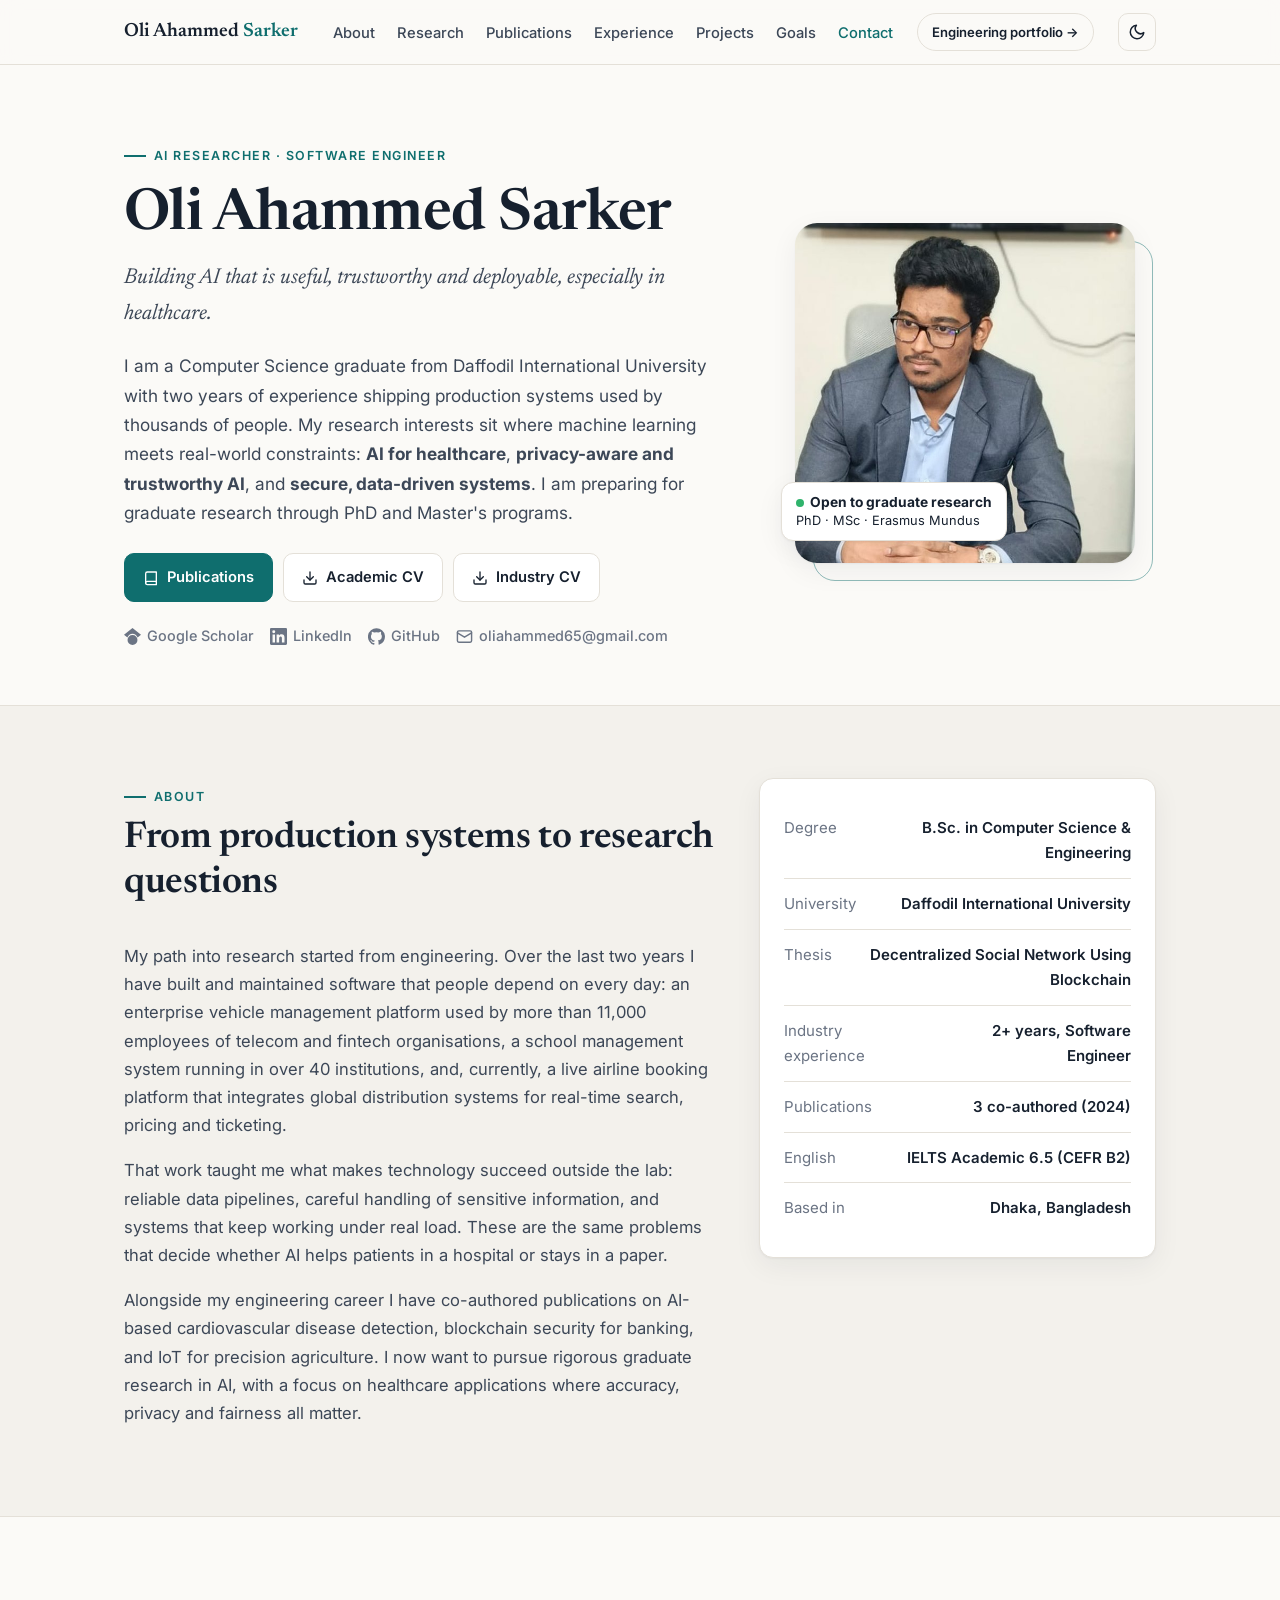
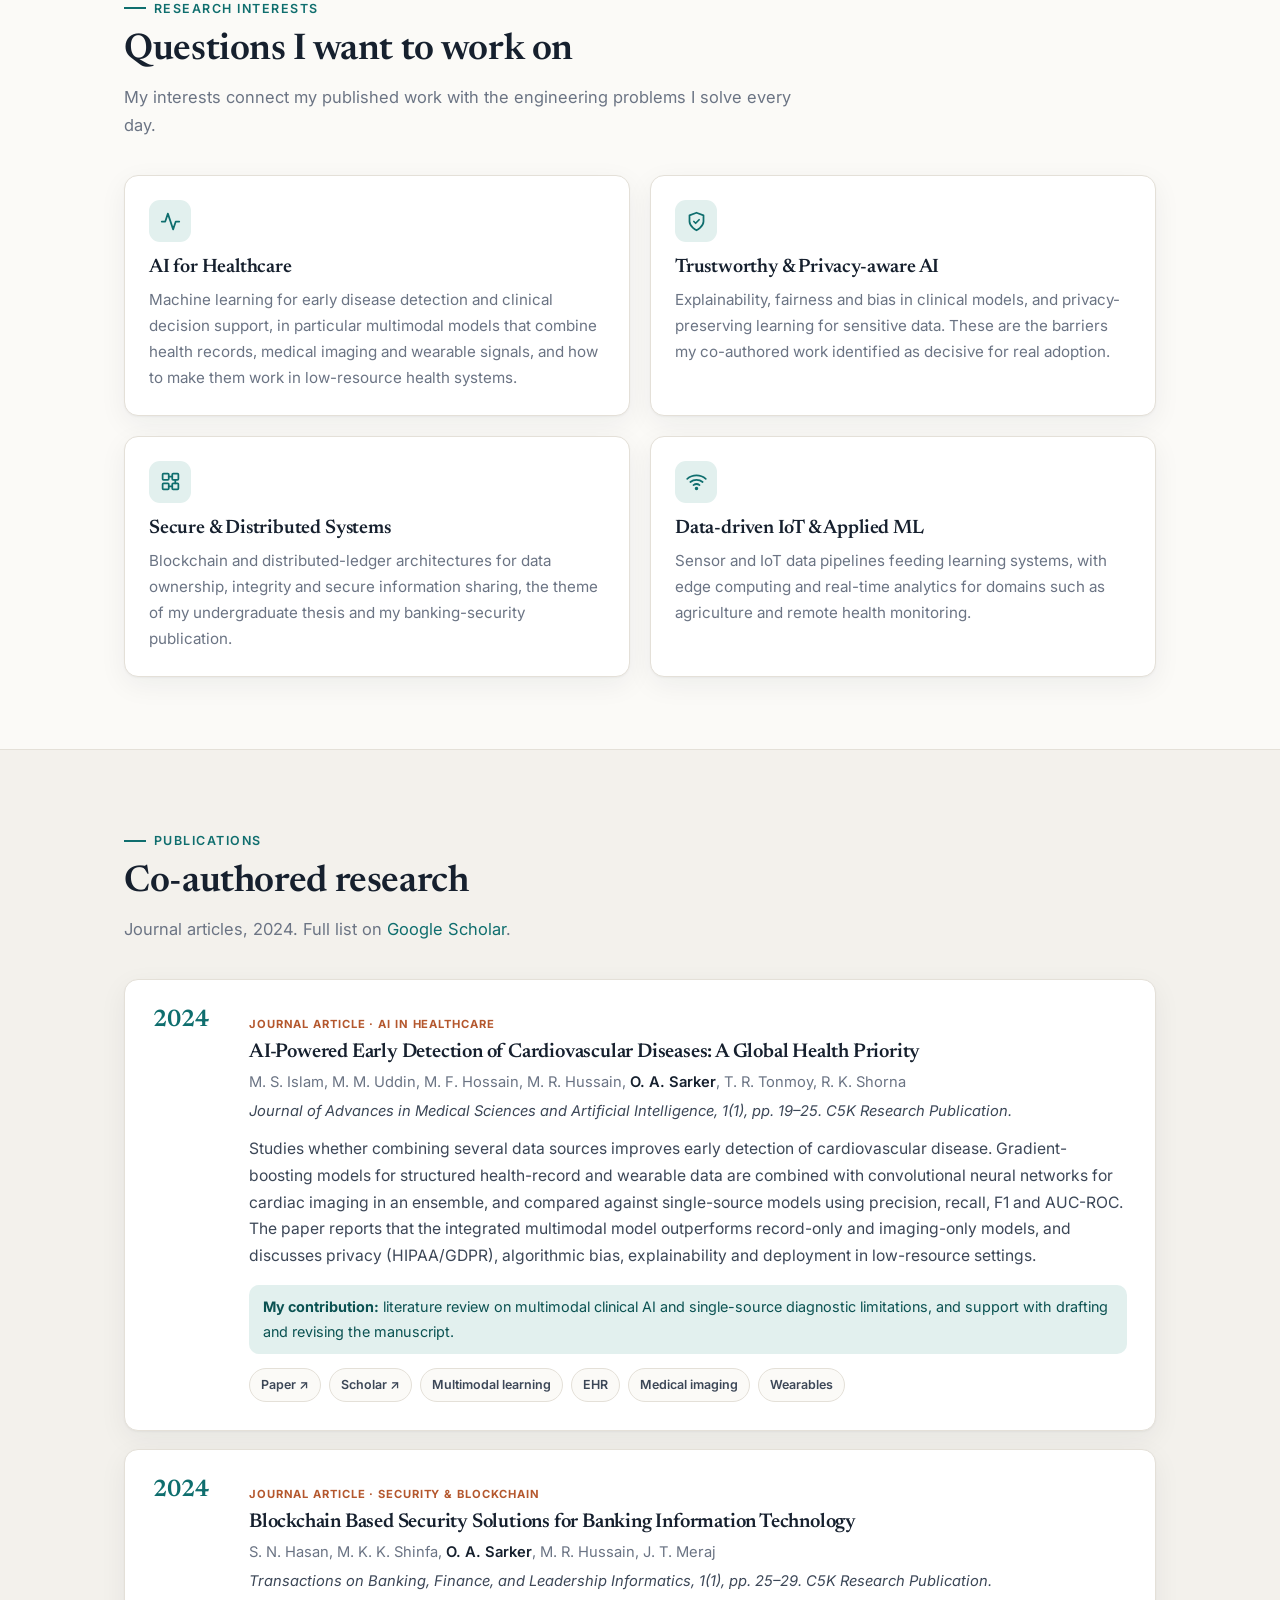
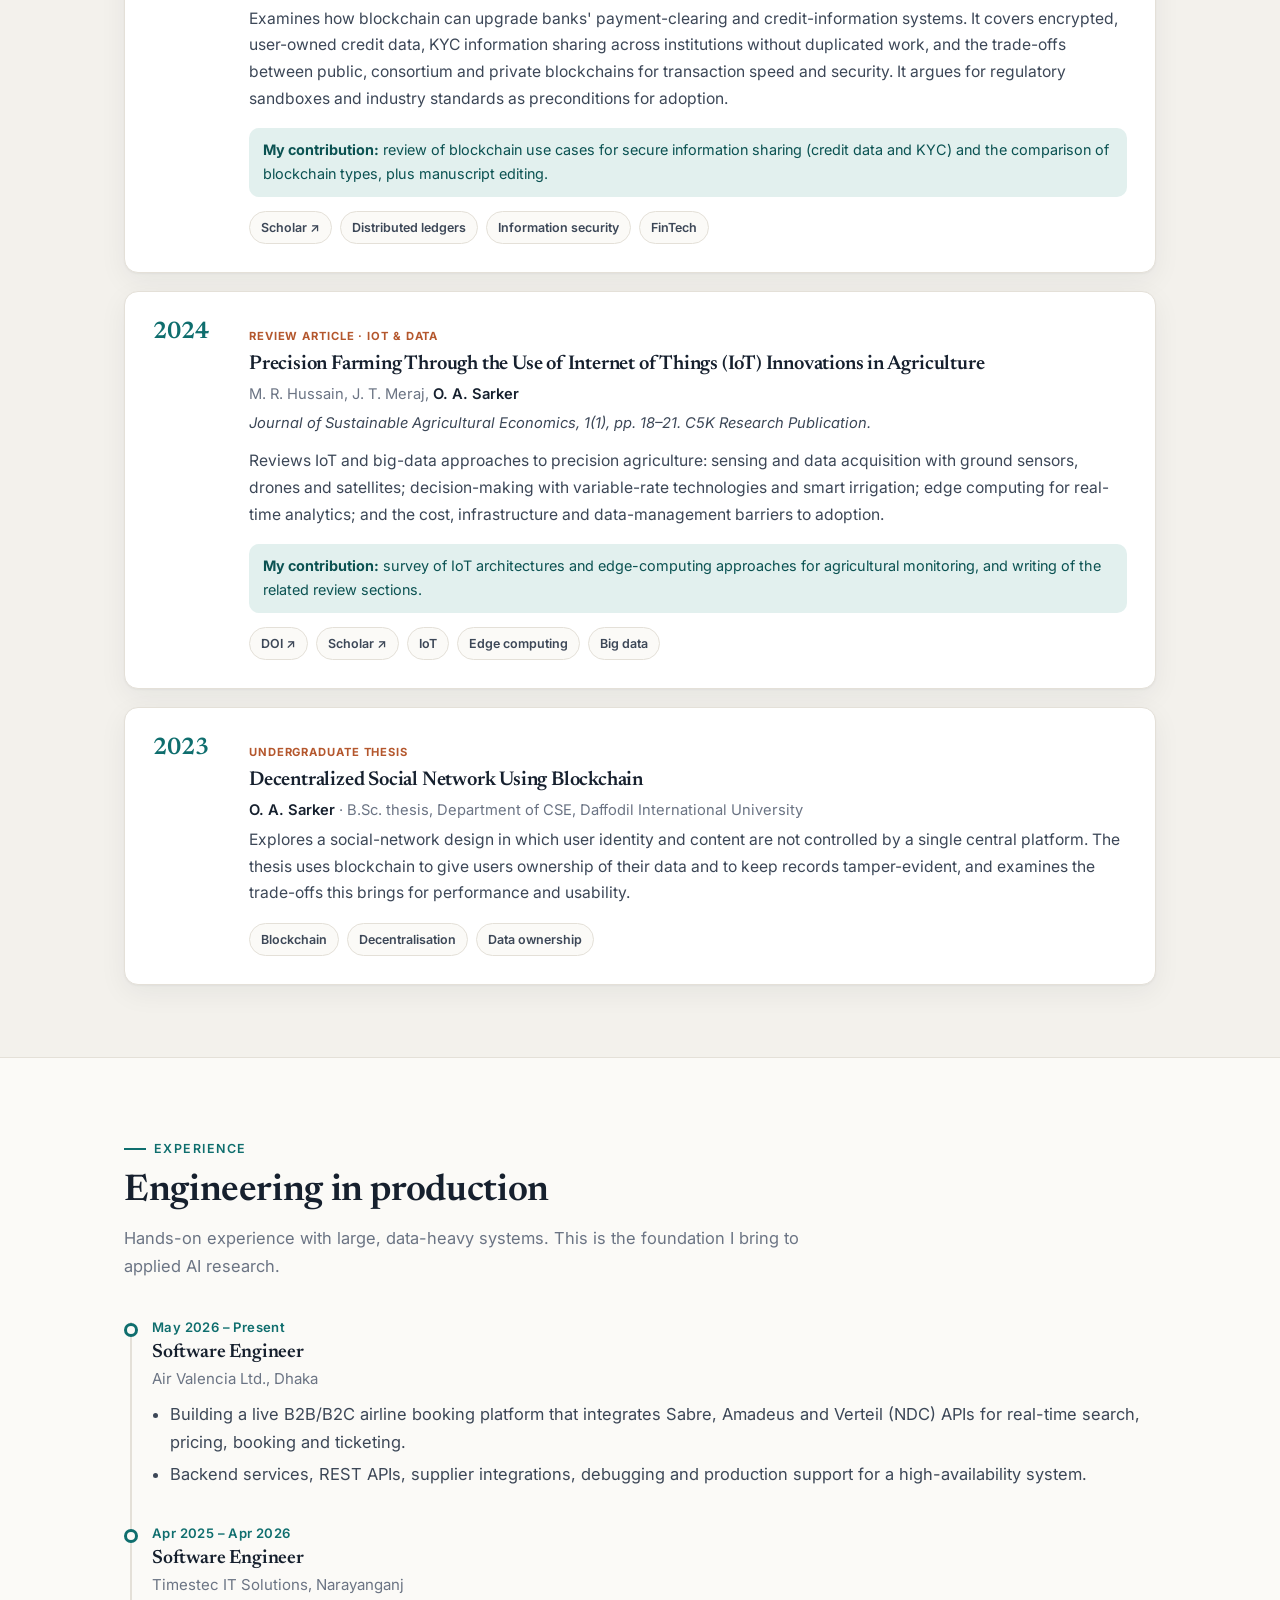
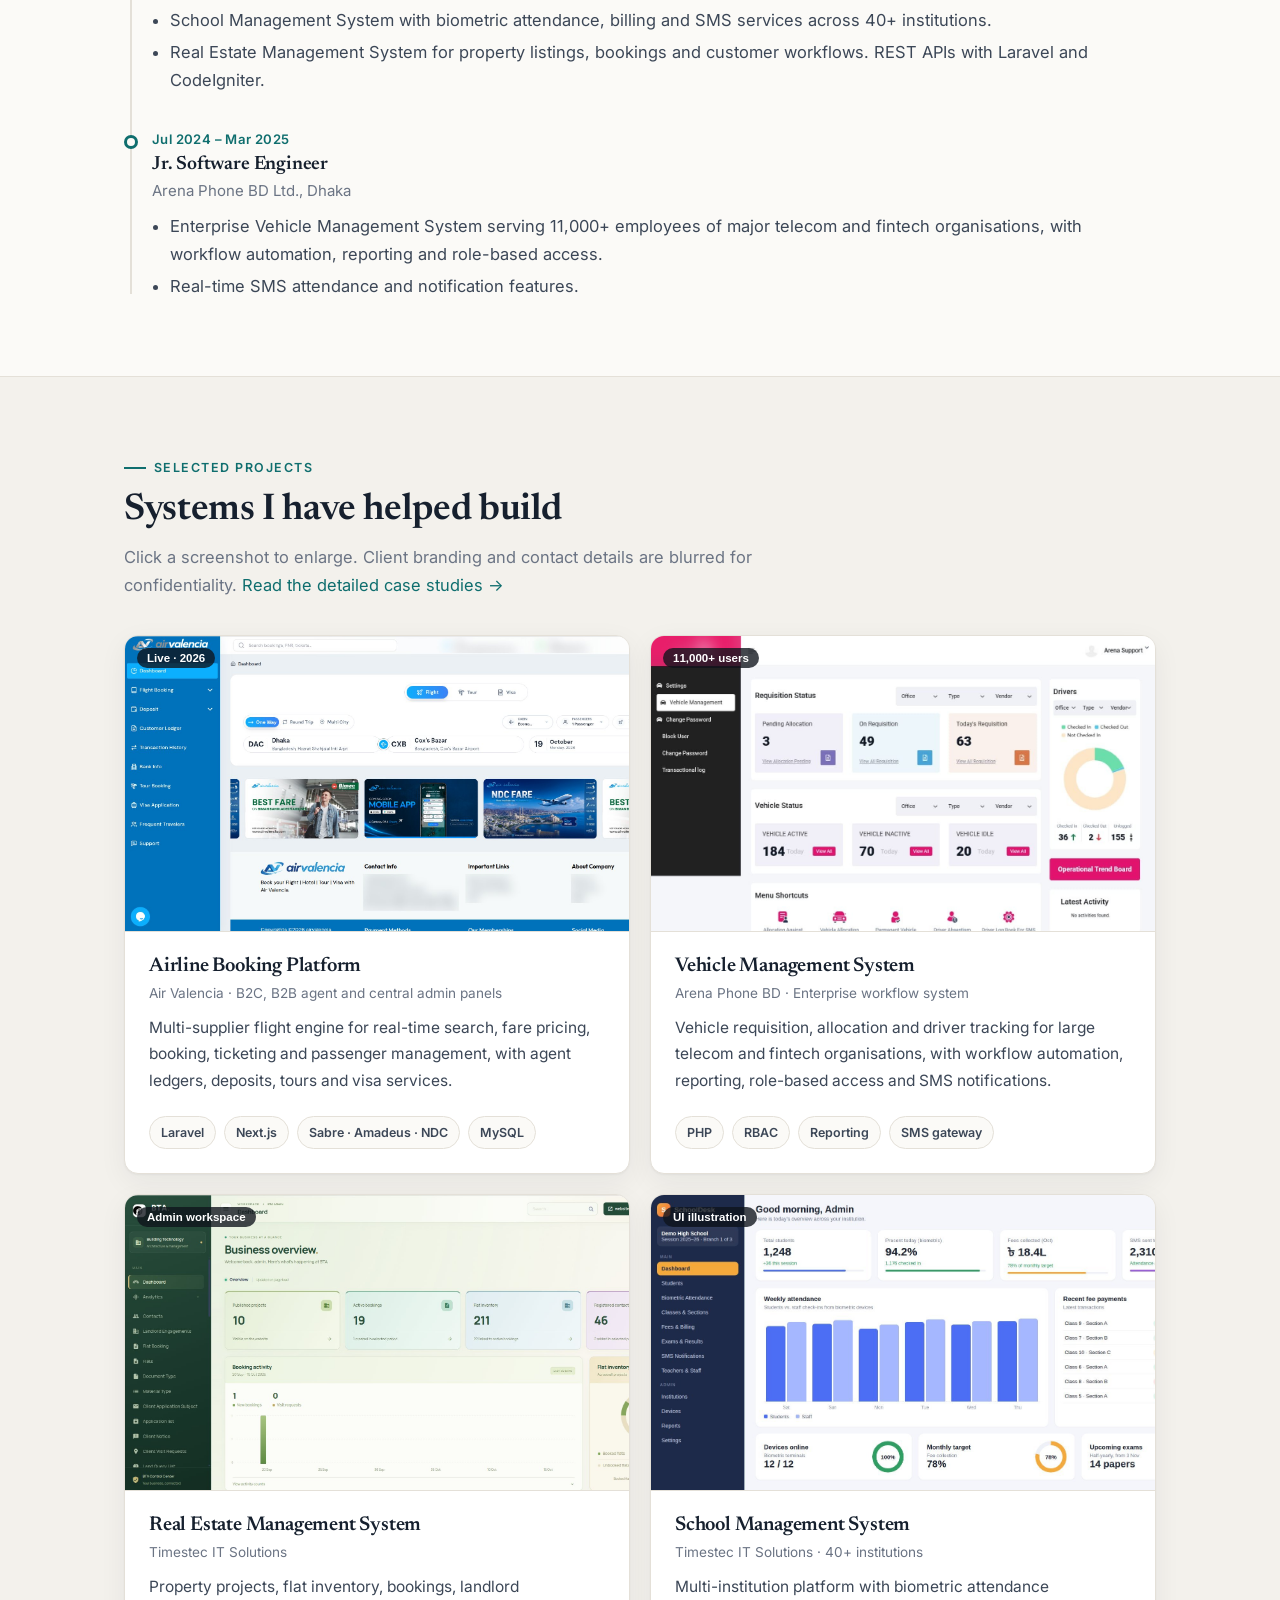
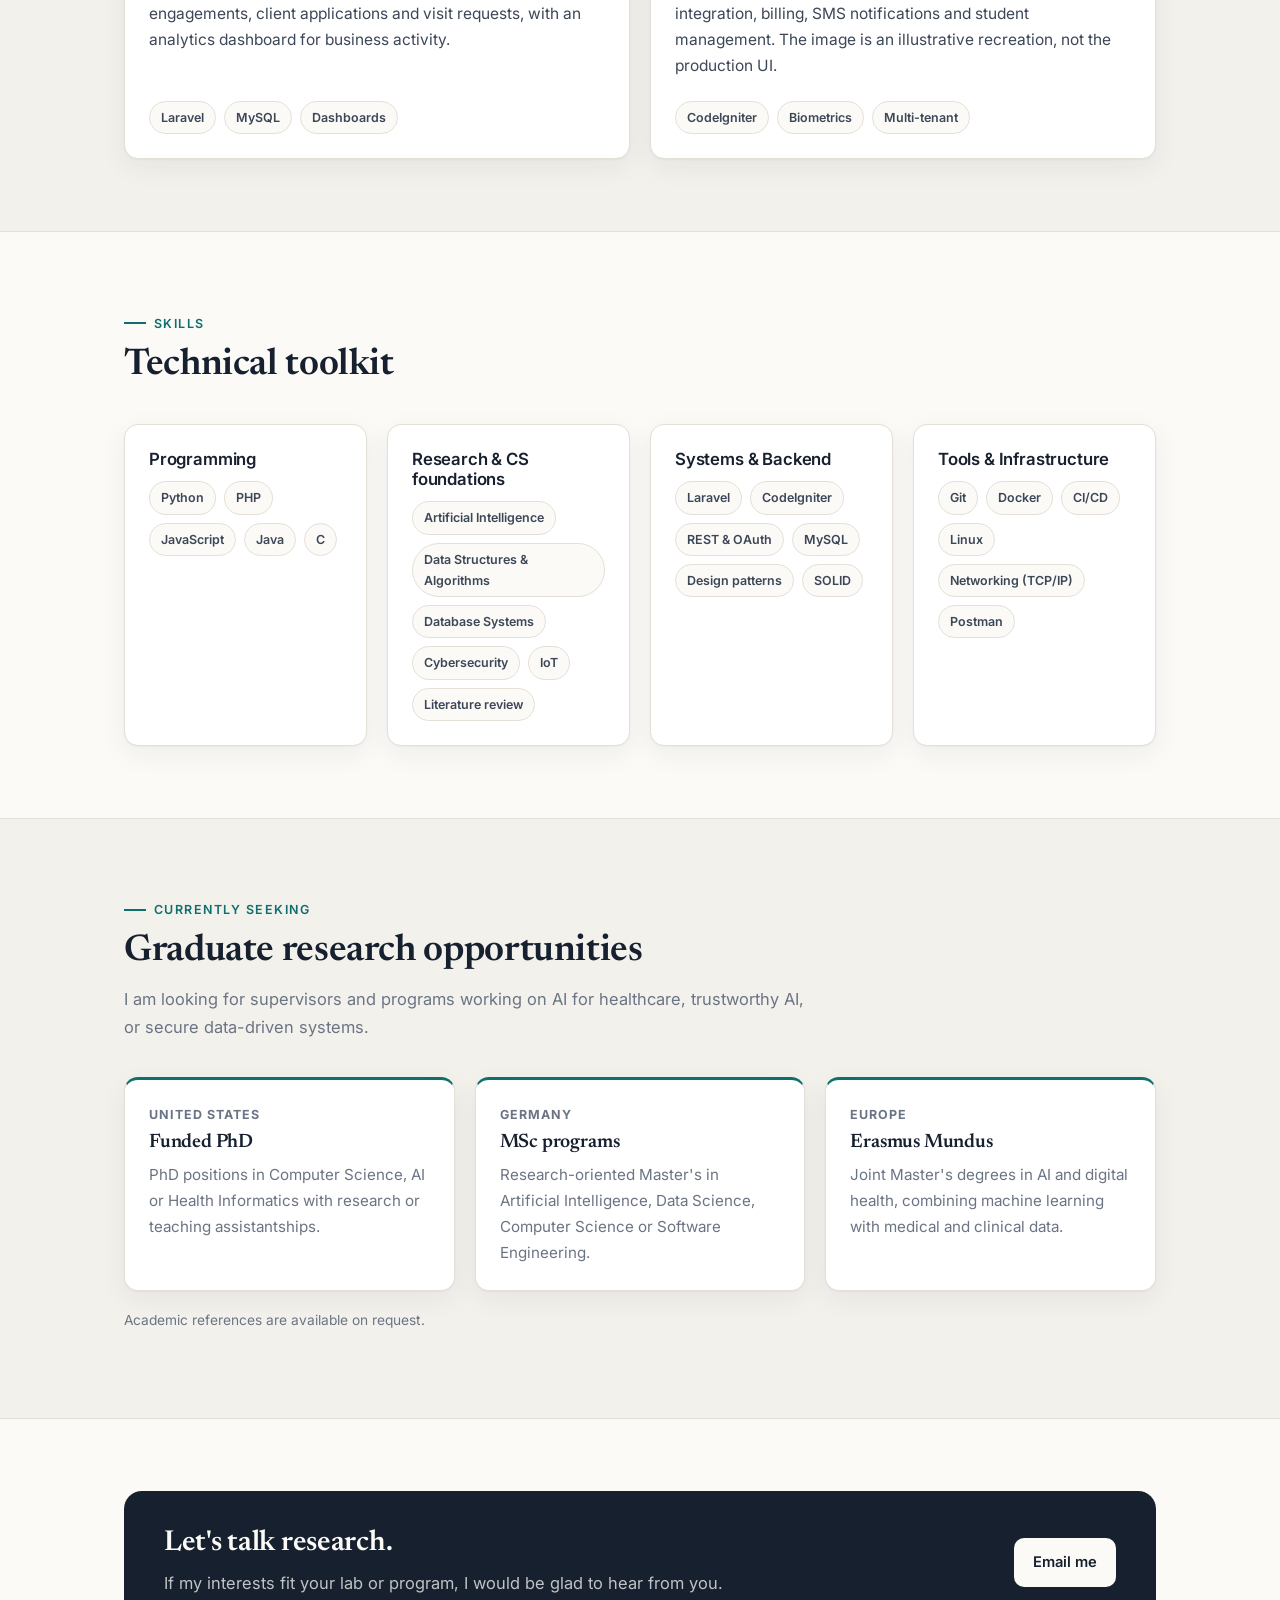
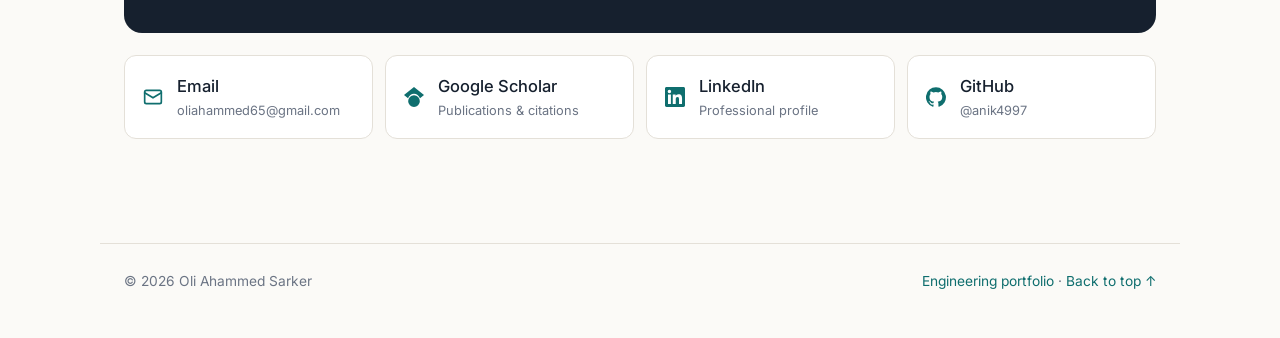
==== commit b35e5311: "Redesign portfolio as academic + engineering site - Academic homepage: research interests, publicati" ====
--- a/index.html
+++ b/index.html
@@ -1,362 +1,461 @@
-<!DOCTYPE html>
-<!-- Created By Oli Ahammed Sarker -->
+<!doctype html>
 <html lang="en">
 <head>
-    <meta charset="UTF-8">
-    <meta name="viewport" content="width=device-width, initial-scale=1.0">
-    <title>Oli Ahammed || Portfolio Website</title>
-    <link rel="icon" type="image/x-icon" href="/images/favicon.png">
-    <link rel="stylesheet" href="style.css">
-    <link rel="stylesheet" href="https://cdnjs.cloudflare.com/ajax/libs/font-awesome/5.15.3/css/all.min.css"/>
-    <script src="https://code.jquery.com/jquery-3.5.1.min.js"></script>
-    <script src="https://cdnjs.cloudflare.com/ajax/libs/typed.js/2.0.11/typed.min.js"></script>
-    <script src="https://cdnjs.cloudflare.com/ajax/libs/waypoints/4.0.1/jquery.waypoints.min.js"></script>
-    <script src="https://cdnjs.cloudflare.com/ajax/libs/OwlCarousel2/2.3.4/owl.carousel.min.js"></script>
-    <link rel="stylesheet" href="https://cdnjs.cloudflare.com/ajax/libs/OwlCarousel2/2.3.4/assets/owl.carousel.min.css"/>
+  <meta charset="utf-8">
+  <meta name="viewport" content="width=device-width, initial-scale=1">
+  <title>Oli Ahammed Sarker</title>
+  <meta name="description" content="Oli Ahammed Sarker: AI researcher and software engineer working on AI for healthcare, trustworthy intelligent systems and production-grade software. Seeking PhD and MSc opportunities.">
+  <meta name="author" content="Oli Ahammed Sarker">
+  <meta property="og:title" content="Oli Ahammed Sarker | AI Researcher & Software Engineer">
+  <meta property="og:description" content="Research in AI for healthcare and secure, data-driven systems, grounded in two years of production software engineering.">
+  <meta property="og:type" content="profile">
+  <meta property="og:image" content="https://anik4997.github.io/portfolio/assets/img/profile.jpg">
+  <link rel="icon" href="data:image/svg+xml,<svg xmlns='http://www.w3.org/2000/svg' viewBox='0 0 64 64'><rect width='64' height='64' rx='14' fill='%230f6e6e'/><text x='32' y='43' font-family='Georgia,serif' font-size='30' font-weight='700' fill='white' text-anchor='middle'>OS</text></svg>">
+  <link rel="preconnect" href="https://fonts.googleapis.com">
+  <link rel="preconnect" href="https://fonts.gstatic.com" crossorigin>
+  <link href="https://fonts.googleapis.com/css2?family=Inter:wght@400;500;600;700&family=Newsreader:ital,opsz,wght@0,6..72,500;0,6..72,600;1,6..72,400;1,6..72,500&display=swap" rel="stylesheet">
+  <link rel="stylesheet" href="assets/css/style.css">
+  <script>try{var t=localStorage.getItem('theme');if(t==='light'||t==='dark')document.documentElement.setAttribute('data-theme',t);}catch(e){}</script>
+  <script type="application/ld+json">
+  {
+    "@context": "https://schema.org",
+    "@type": "Person",
+    "name": "Oli Ahammed Sarker",
+    "jobTitle": "Software Engineer & AI Researcher",
+    "alumniOf": "Daffodil International University",
+    "email": "mailto:oliahammed65@gmail.com",
+    "url": "https://anik4997.github.io/portfolio/",
+    "sameAs": [
+      "https://scholar.google.com/citations?user=EXLpnjUAAAAJ&hl=en",
+      "https://www.linkedin.com/in/oli-ahammed-sarker-510847172/",
+      "https://github.com/anik4997"
+    ]
+  }
+  </script>
 </head>
 <body>
-    <div class="scroll-up-btn">
-        <i class="fas fa-angle-up"></i>
-    </div>
-    <nav class="navbar">
-        <div class="max-width">
-            <div class="logo"><a href="#">Portfo<span>lio.</span></a></div>
-            <ul class="menu">
-                <li><a href="#" class="menu-btn">Home</a></li>
-                <li><a href="#about" class="menu-btn">About</a></li>
-                <li><a href="#services" class="menu-btn">Services</a></li>
-                <li><a href="#skills" class="menu-btn">Skills</a></li>
-                <li><a href="#teams" class="menu-btn">Portfolio</a></li>
-                <li><a href="#contact" class="menu-btn">Contact</a></li>
-            </ul>
-            <div class="menu-btn">
-                <i class="fas fa-bars"></i>
-            </div>
-        </div>
-    </nav>
-
-    <!-- home section start -->
-    <div class="home_section">
-        <div class="content">
-            <h5 class="content_heading_sm">Hello, my name is</h5>
-            <h1 class="content_heading_lg">Oli Ahammed</h1>
-            <div class="text-3">And I'm a <span class="typing"></span></div>
-            <a  href="#contact"> <button class="content_button">HIRE ME</button> </a>  
-        </div>
-        <div class="header_image">
-            <img src="images/portfolio-img.png" class="portfolio_img" alt="">
-        </div>
-    </div>
-
-    <!-- about section start -->
-    <section class="about" id="about">
-        <div class="max-width">
-            <h2 class="title">About me</h2>
-            <div class="about-content">
-                <div class="column left">
-                    <img src="images/portfolio-img.png" class="about_img" alt="">
-                </div>
-                <div class="column right">
-                    <div class="text">I'm Oli Ahammed and I'm a <span class="typing-2"></span></div>
-                    <p>Hello, I am a web developer and an experienced software engineer with the experince of more than 3years and I have build a
-                        lot of websites and enterprise-level software's with amazing and most advanced features. In my experience I have woked
-                        with a lots of clients and all of them are totally satisfied to work with me and also worked in renowned software companies. If you 
-                        need any kinds of support for your website or software feel free to knock me anytime. I am always at
-                        your service. Basically, I do design, development and maintenance (post deployment services) of multipurpose websites and software's. My skills and cv are given below. If you want to check out my cv just click 
-                        the button below and you can contact directly with me my contact informations are also 
-                        given below.</p>
-                    <a  href="CV__Oli_Ahammed_Sarker.pdf" download>Download CV</a>
-                </div>
-            </div>
-        </div>
-    </section>
-
-    <!-- services section start -->
-    <section class="services" id="services">
-        <div class="max-width">
-            <h2 class="title">My services</h2>
-            <div class="serv-content">
-                <div class="card">
-                    <div class="box">
-                        <i class="fas fa-paint-brush"></i>
-                        <div class="text">Web Design</div>
-                        <p>I can design amazing and eye catching website which will give a great experinece to the users.</p>
-                    </div>
-                </div>
-                <div class="card">
-                    <div class="box">
-                        <i class="fas fa-chart-line"></i>
-                        <div class="text">Web Development</div>
-                        <p>I can develop multipurpose websites with amazing and stunning features with the most advanced functionalities.</p>
-                    </div>
-                </div>
-                <div class="card">
-                    <div class="box">
-                        <i class="fas fa-code"></i>
-                        <div class="text">Website maintenance</div>
-                        <p>I can maintain any kinds of websites as I have a lots of experience in web development sector.</p>
-                    </div>
-                </div>
-               </div>
-            </div>
-        </div>
-    </section>
-
-    <!-- skills section start -->
-    <section class="skills" id="skills">
-        <div class="max-width">
-            <h2 class="title">My skills</h2>
-            <div class="skills-content">
-                <div class="column left">
-                    <div class="text">My creative skills & experiences.</div>
-                    <p>Hello! I am a web developer and experienced software engineer with over 3 years of experience. I have built numerous websites and enterprise-level software solutions with advanced and powerful features.
-                    Throughout my career, I’ve worked with many clients—both through freelance platforms and in renowned software companies—and all of them have been fully satisfied with my work.
-
-                    If you need any kind of support for your website or software, feel free to reach out anytime. I’m always here to help.
-
-                    I specialize in the design, development, and maintenance (post-deployment services) of multipurpose websites and software solutions.
-
-                    My skills and CV are provided below. To view my CV, just click the button below. You can also contact me directly—my contact information is included as well.</p>
-                    <a href="#about">Read more</a>
-                </div>
-                <div class="column right">
-                    <div class="bars">
-                        <div class="info">
-                            <span>HTML</span>
-                            <span>90%</span>
-                        </div>
-                        <div class="line html"></div>
-                    </div>
-                    <div class="bars">
-                        <div class="info">
-                            <span>CSS</span>
-                            <span>90%</span>
-                        </div>
-                        <div class="line css"></div>
-                    </div>
-                    <div class="bars">
-                        <div class="info">
-                            <span>JavaScript</span>
-                            <span>80%</span>
-                        </div>
-                        <div class="line js"></div>
-                    </div>
-                    <div class="bars">
-                        <div class="info">
-                            <span>PHP</span>
-                            <span>85%</span>
-                        </div>
-                        <div class="line php"></div>
-                    </div>
-                    <div class="bars">
-                        <div class="info">
-                            <span>MySQL</span>
-                            <span>85%</span>
-                        </div>
-                        <div class="line mysql"></div>
-                    </div>
-                </div>
-            </div>
-        </div>
-    </section>
-
-    <!-- Portfolio section start -->
-    <section class="teams" id="teams">
-        <div class="max-width">
-            <h2 class="title">Portfolio</h2>
-            <div class="carousel owl-carousel">
-                <a href="https://anik4997.github.io/cuda/" target="_blank">
-                    <div class="card">
-                        <div class="box">
-                            <img src="images/cuda psd to html-min.png" alt="">
-                            <div class="text">PSD to HTML 1</div>
-                            <p>It's an interactive website converted from PSD.</p>
-                        </div>
-                    </div>
-                </a>
-                <a href="https://anik4997.github.io/psd-to-html-2/" target="_blank">
-                    <div class="card">
-                        <div class="box">
-                            <img src="images/psd to html 2-min.png" alt="">
-                            <div class="text">PSD to HTML 2</div>
-                            <p>It's an interactive portfolio website converted from PSD.</p>
-                        </div>
-                    </div>
-                </a>
-                <a href="https://anik4997.github.io/seagull_updated_new/" target="_blank">
-                    <div class="card">
-                        <div class="box">
-                            <img src="images/seagul.png" alt="">
-                            <div class="text">ecommerce</div>
-                            <p>It's a ecommerce front-end website for a client.</p>
-                        </div>
-                    </div>
-                </a>
-                <a href="https://anik4997.github.io/seopage1" target="_blank">
-                    <div class="card">
-                        <div class="box">
-                            <img src="images/office_management.png" alt="">
-                            <div class="text">Office management</div>
-                            <p>It's an Office management system front-end for a client.</p>
-                        </div>
-                    </div>
-                </a>
-                <a href="https://anik4997.github.io/pioneer_bank/" target="_blank">
-                    <div class="card">
-                        <div class="box">
-                            <img src="images/bank_management.png" alt="">
-                            <div class="text">Bank management</div>
-                            <p>It's a simple Bank management system for showing transaction and login.</p>
-                        </div>
-                    </div>
-                </a>
-                
-                <a href="https://anik4997.github.io/slider-for-client/" target="_blank">
-                    <div class="card">
-                        <div class="box">
-                            <img src="images/slider.png" alt="">
-                            <div class="text">Javascript slider</div>
-                            <p>It's a Javascript slider made my 'dom'.</p>
-                        </div>
-                    </div>
-                </a>
-
-                
-                <a href="https://github.com/anik4997/movie_rating" target="_blank">
-                    <div class="card">
-                        <div class="box">
-                            <img src="images/movie_rating.png" alt="">
-                            <div class="text">Movie rating system</div>
-                            <p>It's a movie rating system done by php(oop raw) and mysql. Site is not live yet so, if you click it will redirect you to github project repository</p>
-                        </div>
-                    </div>
-                </a>
-                <a href="https://github.com/anik4997/coderex_new" target="_blank">
-                    <div class="card">
-                        <div class="box">
-                            <img src="images/movie_rating.png" alt="">
-                            <div class="text">Php oop crud operation</div>
-                            <p>It's crud operation made by php and mysql. Site is not live yet</p>
-                        </div>
-                    </div>
-                </a>
-                <a href="https://github.com/anik4997/laravel_employee_management" target="_blank">
-                    <div class="card">
-                        <div class="box">
-                            <img src="images/employee_management.png" alt="">
-                            <div class="text">Laravel employee management system</div>
-                            <p>It's employee management system made by laravel. Site is not live yet</p>
-                        </div>
-                    </div>
-                </a>
-                <a href="#">
-                    <div class="card">
-                        <div class="box">
-                            <img src="images/screencapture-localhost-ecom1-2021-08-06-17_57_01(cropped)-min (1).png" alt="">
-                            <div class="text">Ecommerce 2(Wordpress)</div>
-                            <p>It's an Ecommerce marketplace for selling engine oil made by wordpress. Site is not live yet.</p>
-                        </div>
-                    </div>
-                </a>
-                <a href="#">
-                    <div class="card">
-                        <div class="box">
-                            <img src="images/gut project-min.png" alt="">
-                            <div class="text">Wordpress landing page</div>
-                            <p>It's a landing page for suppliment product, made by wordpress. Site is not live yet.</p>
-                        </div>
-                    </div>
-                </a>
-                <a href="#">
-                    <div class="card">
-                        <div class="box">
-                            <img src="images/portfolio_1-min.png" alt="">
-                            <div class="text">Elementor portfolio website</div>
-                            <p>It's a portfolio website, made by wordpress(elementor). Site is not live yet.</p>
-                        </div>
-                    </div>
-                </a>
-            </div>
-        </div>
-    </section>
-
-    <!-- contact section start -->
-    <section class="contact" id="contact">
-        <div class="max-width">
-            <h2 class="title">Contact me</h2>
-            <div class="contact-content">
-                <div class="column left">
-                    <div class="text">Get in Touch</div>
-                    <p>Feel free to knock me for the purpose of your website design, develop and maintenance.</p>
-                    <div class="icons">
-                        <div class="row">
-                            <i class="fas fa-user"></i>
-                            <div class="info">
-                                <div class="head">Name</div>
-                                <div class="sub-title">Oli Ahammed Sarker</div>
-                            </div>
-                        </div>
-                        <div class="row">
-                            <i class="fas fa-map-marker-alt"></i>
-                            <div class="info">
-                                <div class="head">Address</div>
-                                <div class="sub-title">26/1 Free School Street, Hatirpool, Dhanmondi, Dhaka</div>
-                            </div>
-                        </div>
-                        <div class="row">
-                            <i class="fas fa-envelope"></i>
-                            <div class="info">
-                                <div class="head">Email</div>
-                                <div class="sub-title">oliahammed65@gmail.com</div>
-                            </div>
-                        </div>
-                        <div class="row">
-                            <i class="fas fa-phone"></i>
-                            <div class="info">
-                                <div class="head">Phone</div>
-                                <div class="sub-title">+8801600000127</div>
-                                <div class="sub-title">+8801627324997 (What's app)</div>
-                            </div>
-                        </div>
-                    </div>
-                </div>
-                <div class="column right">
-                    <div class="text">Direct message is not available at this time. Please mail or what's app me instead</div>
-                    <form action="#">
-                        <div class="fields">
-                            <div class="field name">
-                                <input type="text" placeholder="Name" required>
-                            </div>
-                            <div class="field email">
-                                <input type="email" placeholder="Email" required>
-                            </div>
-                        </div>
-                        <div class="field">
-                            <input type="text" placeholder="Subject" required>
-                        </div>
-                        <div class="field textarea">
-                            <textarea cols="30" rows="10" placeholder="Message.." required></textarea>
-                        </div>
-                        <div class="button-area">
-                            <button type="submit" id="send_msg_btn">Send message</button>
-                        </div>
-                    </form>
-                </div>
-            </div>
-        </div>
-    </section>
-
-    <!-- footer section start -->
-    <footer>
-        <span>Created By <a href="#">Oli Ahammed</a> | <span class="far fa-copyright"></span> 2025 All rights reserved.</span>
-    </footer>
-
-    <script src="script.js"></script>
-    <script>
-        $('#send_msg_btn').on('click', function() {
-            alert('Direct messaging is temporarily unavailable. Please email me instead at "oliahammed65@gmail.com".');
-            location.reload();
-        });
-    </script>
+<a class="skip" href="#main">Skip to content</a>
+
+<header class="nav">
+  <div class="wrap">
+    <a class="brand" href="#top">Oli Ahammed <span>Sarker</span></a>
+    <ul class="nav-links">
+      <li><a href="#about">About</a></li>
+      <li><a href="#research">Research</a></li>
+      <li><a href="#publications">Publications</a></li>
+      <li><a href="#experience">Experience</a></li>
+      <li><a href="#projects">Projects</a></li>
+      <li><a href="#goals">Goals</a></li>
+      <li><a href="#contact">Contact</a></li>
+    </ul>
+    <a class="nav-switch" href="engineering/">Engineering portfolio &rarr;</a>
+    <button class="icon-btn" id="theme-toggle" aria-label="Toggle dark mode">
+      <svg width="18" height="18" viewBox="0 0 24 24" fill="none" stroke="currentColor" stroke-width="2" stroke-linecap="round" stroke-linejoin="round"><path d="M21 12.8A9 9 0 1 1 11.2 3a7 7 0 0 0 9.8 9.8z"/></svg>
+    </button>
+    <button class="icon-btn menu-btn" id="menu-btn" aria-label="Open menu" aria-expanded="false">
+      <svg width="18" height="18" viewBox="0 0 24 24" fill="none" stroke="currentColor" stroke-width="2" stroke-linecap="round"><path d="M4 7h16M4 12h16M4 17h16"/></svg>
+    </button>
+  </div>
+</header>
+
+<main id="main">
+
+<!-- ================= HERO ================= -->
+<section class="hero" id="top">
+  <div class="wrap">
+    <div>
+      <span class="eyebrow">AI Researcher &middot; Software Engineer</span>
+      <h1>Oli Ahammed Sarker</h1>
+      <p class="role">Building AI that is useful, trustworthy and deployable, especially in healthcare.</p>
+      <p class="lede">
+        I am a Computer Science graduate from Daffodil International University with two years of
+        experience shipping production systems used by thousands of people. My research interests sit where
+        machine learning meets real-world constraints: <strong>AI for healthcare</strong>,
+        <strong>privacy-aware and trustworthy AI</strong>, and <strong>secure, data-driven systems</strong>.
+        I am preparing for graduate research through PhD and Master's programs.
+      </p>
+      <div class="btn-row">
+        <a class="btn primary" href="#publications">
+          <svg viewBox="0 0 24 24" fill="none" stroke="currentColor" stroke-width="2" stroke-linecap="round" stroke-linejoin="round"><path d="M4 19.5A2.5 2.5 0 0 1 6.5 17H20V3H6.5A2.5 2.5 0 0 0 4 5.5z"/><path d="M4 19.5A2.5 2.5 0 0 0 6.5 22H20v-5"/></svg>
+          Publications
+        </a>
+        <a class="btn" href="cv/Oli_Ahammed_Sarker_CV_Academic.pdf" target="_blank" rel="noopener">
+          <svg viewBox="0 0 24 24" fill="none" stroke="currentColor" stroke-width="2" stroke-linecap="round" stroke-linejoin="round"><path d="M21 15v4a2 2 0 0 1-2 2H5a2 2 0 0 1-2-2v-4"/><path d="M7 10l5 5 5-5"/><path d="M12 15V3"/></svg>
+          Academic CV
+        </a>
+        <a class="btn" href="cv/Oli_Ahammed_Sarker_CV_Industry.pdf" target="_blank" rel="noopener">
+          <svg viewBox="0 0 24 24" fill="none" stroke="currentColor" stroke-width="2" stroke-linecap="round" stroke-linejoin="round"><path d="M21 15v4a2 2 0 0 1-2 2H5a2 2 0 0 1-2-2v-4"/><path d="M7 10l5 5 5-5"/><path d="M12 15V3"/></svg>
+          Industry CV
+        </a>
+      </div>
+      <div class="social">
+        <a href="https://scholar.google.com/citations?user=EXLpnjUAAAAJ&amp;hl=en" target="_blank" rel="noopener">
+          <svg viewBox="0 0 24 24" fill="currentColor"><path d="M12 24a7 7 0 1 1 0-14 7 7 0 0 1 0 14zm0-24L0 9.5l4.8 3.9C6.1 10.2 8.8 8 12 8s5.9 2.2 7.2 5.4L24 9.5z"/></svg>Google Scholar</a>
+        <a href="https://www.linkedin.com/in/oli-ahammed-sarker-510847172/" target="_blank" rel="noopener">
+          <svg viewBox="0 0 24 24" fill="currentColor"><path d="M20.4 20.5h-3.6v-5.6c0-1.3 0-3-1.8-3s-2.1 1.4-2.1 2.9v5.7H9.3V9h3.4v1.6h.1c.5-.9 1.6-1.8 3.4-1.8 3.6 0 4.3 2.4 4.3 5.5zM5.3 7.4a2.1 2.1 0 1 1 0-4.2 2.1 2.1 0 0 1 0 4.2zM7.1 20.5H3.6V9h3.5zM22.2 0H1.8C.8 0 0 .8 0 1.7v20.6c0 .9.8 1.7 1.8 1.7h20.4c1 0 1.8-.8 1.8-1.7V1.7C24 .8 23.2 0 22.2 0z"/></svg>LinkedIn</a>
+        <a href="https://github.com/anik4997" target="_blank" rel="noopener">
+          <svg viewBox="0 0 24 24" fill="currentColor"><path d="M12 .3a12 12 0 0 0-3.8 23.4c.6.1.8-.3.8-.6v-2c-3.3.7-4-1.6-4-1.6-.6-1.4-1.4-1.8-1.4-1.8-1-.7.1-.7.1-.7 1.2.1 1.8 1.2 1.8 1.2 1 1.8 2.8 1.3 3.5 1 0-.8.4-1.3.7-1.6-2.7-.3-5.5-1.3-5.5-6 0-1.2.5-2.3 1.3-3.1-.2-.4-.6-1.6 0-3.2 0 0 1-.3 3.4 1.2a11.5 11.5 0 0 1 6 0c2.3-1.5 3.3-1.2 3.3-1.2.6 1.6.2 2.8 0 3.2.9.8 1.3 1.9 1.3 3.2 0 4.6-2.8 5.6-5.5 5.9.5.4.9 1.1.9 2.2v3.3c0 .3.1.7.8.6A12 12 0 0 0 12 .3"/></svg>GitHub</a>
+        <a href="mailto:oliahammed65@gmail.com">
+          <svg viewBox="0 0 24 24" fill="none" stroke="currentColor" stroke-width="2" stroke-linecap="round" stroke-linejoin="round"><rect x="2" y="4" width="20" height="16" rx="2"/><path d="m22 7-10 6L2 7"/></svg>oliahammed65@gmail.com</a>
+      </div>
+    </div>
+    <div class="portrait">
+      <img src="assets/img/profile.jpg" alt="Portrait of Oli Ahammed Sarker" width="640" height="640">
+      <div class="status"><b><i></i>Open to graduate research</b>PhD &middot; MSc &middot; Erasmus Mundus</div>
+    </div>
+  </div>
+</section>
+
+<!-- ================= ABOUT ================= -->
+<section class="alt" id="about">
+  <div class="wrap about">
+    <div class="reveal">
+      <span class="eyebrow">About</span>
+      <div class="sec-head"><h2>From production systems to research questions</h2></div>
+      <p>
+        My path into research started from engineering. Over the last two years I have built and maintained
+        software that people depend on every day: an enterprise vehicle management platform used by more than
+        11,000 employees of telecom and fintech organisations, a school management system running in over 40
+        institutions, and, currently, a live airline booking platform that integrates global distribution
+        systems for real-time search, pricing and ticketing.
+      </p>
+      <p>
+        That work taught me what makes technology succeed outside the lab: reliable data pipelines, careful
+        handling of sensitive information, and systems that keep working under real load. These are the same
+        problems that decide whether AI helps patients in a hospital or stays in a paper.
+      </p>
+      <p>
+        Alongside my engineering career I have co-authored publications on AI-based cardiovascular disease
+        detection, blockchain security for banking, and IoT for precision agriculture. I now want to pursue
+        rigorous graduate research in AI, with a focus on healthcare applications where accuracy, privacy and
+        fairness all matter.
+      </p>
+    </div>
+    <div class="card reveal">
+      <ul class="facts">
+        <li><span>Degree</span><b>B.Sc. in Computer Science &amp; Engineering</b></li>
+        <li><span>University</span><b>Daffodil International University</b></li>
+        <li><span>Thesis</span><b>Decentralized Social Network Using Blockchain</b></li>
+        <li><span>Industry experience</span><b>2+ years, Software Engineer</b></li>
+        <li><span>Publications</span><b>3 co-authored (2024)</b></li>
+        <li><span>English</span><b>IELTS Academic 6.5 (CEFR B2)</b></li>
+        <li><span>Based in</span><b>Dhaka, Bangladesh</b></li>
+      </ul>
+    </div>
+  </div>
+</section>
+
+<!-- ================= RESEARCH INTERESTS ================= -->
+<section id="research">
+  <div class="wrap">
+    <div class="sec-head reveal">
+      <span class="eyebrow">Research interests</span>
+      <h2>Questions I want to work on</h2>
+      <p>My interests connect my published work with the engineering problems I solve every day.</p>
+    </div>
+    <div class="grid g2">
+      <article class="card reveal">
+        <div class="ico"><svg viewBox="0 0 24 24" fill="none" stroke="currentColor" stroke-width="2" stroke-linecap="round" stroke-linejoin="round"><path d="M22 12h-4l-3 9L9 3l-3 9H2"/></svg></div>
+        <h3>AI for Healthcare</h3>
+        <p class="k">Machine learning for early disease detection and clinical decision support, in particular
+          multimodal models that combine health records, medical imaging and wearable signals, and how to make them
+          work in low-resource health systems.</p>
+      </article>
+      <article class="card reveal">
+        <div class="ico"><svg viewBox="0 0 24 24" fill="none" stroke="currentColor" stroke-width="2" stroke-linecap="round" stroke-linejoin="round"><path d="M12 22s8-4 8-10V5l-8-3-8 3v7c0 6 8 10 8 10z"/><path d="m9 12 2 2 4-4"/></svg></div>
+        <h3>Trustworthy &amp; Privacy-aware AI</h3>
+        <p class="k">Explainability, fairness and bias in clinical models, and privacy-preserving learning
+          for sensitive data. These are the barriers my co-authored work identified as decisive for real adoption.</p>
+      </article>
+      <article class="card reveal">
+        <div class="ico"><svg viewBox="0 0 24 24" fill="none" stroke="currentColor" stroke-width="2" stroke-linecap="round" stroke-linejoin="round"><rect x="3" y="3" width="7" height="7" rx="1"/><rect x="14" y="3" width="7" height="7" rx="1"/><rect x="14" y="14" width="7" height="7" rx="1"/><rect x="3" y="14" width="7" height="7" rx="1"/><path d="M10 6.5h4M17.5 10v4M14 17.5h-4"/></svg></div>
+        <h3>Secure &amp; Distributed Systems</h3>
+        <p class="k">Blockchain and distributed-ledger architectures for data ownership, integrity and secure
+          information sharing, the theme of my undergraduate thesis and my banking-security publication.</p>
+      </article>
+      <article class="card reveal">
+        <div class="ico"><svg viewBox="0 0 24 24" fill="none" stroke="currentColor" stroke-width="2" stroke-linecap="round" stroke-linejoin="round"><path d="M5 12.55a11 11 0 0 1 14 0"/><path d="M1.42 9a16 16 0 0 1 21.16 0"/><path d="M8.53 16.11a6 6 0 0 1 6.95 0"/><circle cx="12" cy="20" r="1"/></svg></div>
+        <h3>Data-driven IoT &amp; Applied ML</h3>
+        <p class="k">Sensor and IoT data pipelines feeding learning systems, with edge computing and real-time
+          analytics for domains such as agriculture and remote health monitoring.</p>
+      </article>
+    </div>
+  </div>
+</section>
+
+<!-- ================= PUBLICATIONS ================= -->
+<section class="alt" id="publications">
+  <div class="wrap">
+    <div class="sec-head reveal">
+      <span class="eyebrow">Publications</span>
+      <h2>Co-authored research</h2>
+      <p>Journal articles, 2024. Full list on
+        <a href="https://scholar.google.com/citations?user=EXLpnjUAAAAJ&amp;hl=en" target="_blank" rel="noopener">Google Scholar</a>.</p>
+    </div>
+
+    <article class="card pub reveal">
+      <div class="pub-year">2024</div>
+      <div>
+        <span class="pub-tag">Journal article &middot; AI in Healthcare</span>
+        <h3>AI-Powered Early Detection of Cardiovascular Diseases: A Global Health Priority</h3>
+        <p class="authors">M. S. Islam, M. M. Uddin, M. F. Hossain, M. R. Hussain, <b>O. A. Sarker</b>, T. R. Tonmoy, R. K. Shorna</p>
+        <p class="venue">Journal of Advances in Medical Sciences and Artificial Intelligence, 1(1), pp. 19&ndash;25. C5K Research Publication.</p>
+        <p class="summary">
+          Studies whether combining several data sources improves early detection of cardiovascular disease.
+          Gradient-boosting models for structured health-record and wearable data are combined with convolutional
+          neural networks for cardiac imaging in an ensemble, and compared against single-source models using
+          precision, recall, F1 and AUC-ROC. The paper reports that the integrated multimodal model outperforms
+          record-only and imaging-only models, and discusses privacy (HIPAA/GDPR), algorithmic bias,
+          explainability and deployment in low-resource settings.
+        </p>
+        <p class="role"><strong>My contribution:</strong> literature review on multimodal clinical AI and
+          single-source diagnostic limitations, and support with drafting and revising the manuscript.</p>
+        <div class="chips">
+          <a class="chip" href="https://www.researchgate.net/publication/391883003_AI-Powered_Early_Detection_of_Cardiovascular_Diseases_A_Global_Health_Priority" target="_blank" rel="noopener">Paper &#8599;</a>
+          <a class="chip" href="https://scholar.google.com/citations?view_op=view_citation&amp;hl=en&amp;user=EXLpnjUAAAAJ&amp;citation_for_view=EXLpnjUAAAAJ:u-x6o8ySG0sC" target="_blank" rel="noopener">Scholar &#8599;</a>
+          <span class="chip">Multimodal learning</span><span class="chip">EHR</span><span class="chip">Medical imaging</span><span class="chip">Wearables</span>
+        </div>
+      </div>
+    </article>
+
+    <article class="card pub reveal">
+      <div class="pub-year">2024</div>
+      <div>
+        <span class="pub-tag">Journal article &middot; Security &amp; Blockchain</span>
+        <h3>Blockchain Based Security Solutions for Banking Information Technology</h3>
+        <p class="authors">S. N. Hasan, M. K. K. Shinfa, <b>O. A. Sarker</b>, M. R. Hussain, J. T. Meraj</p>
+        <p class="venue">Transactions on Banking, Finance, and Leadership Informatics, 1(1), pp. 25&ndash;29. C5K Research Publication.</p>
+        <p class="summary">
+          Examines how blockchain can upgrade banks' payment-clearing and credit-information systems. It covers
+          encrypted, user-owned credit data, KYC information sharing across institutions without duplicated work,
+          and the trade-offs between public, consortium and private blockchains for transaction speed and
+          security. It argues for regulatory sandboxes and industry standards as preconditions for adoption.
+        </p>
+        <p class="role"><strong>My contribution:</strong> review of blockchain use cases for secure information
+          sharing (credit data and KYC) and the comparison of blockchain types, plus manuscript editing.</p>
+        <div class="chips">
+          <a class="chip" href="https://scholar.google.com/citations?view_op=view_citation&amp;hl=en&amp;user=EXLpnjUAAAAJ&amp;citation_for_view=EXLpnjUAAAAJ:u5HHmVD_uO8C" target="_blank" rel="noopener">Scholar &#8599;</a>
+          <span class="chip">Distributed ledgers</span><span class="chip">Information security</span><span class="chip">FinTech</span>
+        </div>
+      </div>
+    </article>
+
+    <article class="card pub reveal">
+      <div class="pub-year">2024</div>
+      <div>
+        <span class="pub-tag">Review article &middot; IoT &amp; Data</span>
+        <h3>Precision Farming Through the Use of Internet of Things (IoT) Innovations in Agriculture</h3>
+        <p class="authors">M. R. Hussain, J. T. Meraj, <b>O. A. Sarker</b></p>
+        <p class="venue">Journal of Sustainable Agricultural Economics, 1(1), pp. 18&ndash;21. C5K Research Publication.</p>
+        <p class="summary">
+          Reviews IoT and big-data approaches to precision agriculture: sensing and data acquisition with
+          ground sensors, drones and satellites; decision-making with variable-rate technologies and smart
+          irrigation; edge computing for real-time analytics; and the cost, infrastructure and data-management
+          barriers to adoption.
+        </p>
+        <p class="role"><strong>My contribution:</strong> survey of IoT architectures and edge-computing
+          approaches for agricultural monitoring, and writing of the related review sections.</p>
+        <div class="chips">
+          <a class="chip" href="https://doi.org/10.63471/jsae24004" target="_blank" rel="noopener">DOI &#8599;</a>
+          <a class="chip" href="https://scholar.google.com/citations?view_op=view_citation&amp;hl=en&amp;user=EXLpnjUAAAAJ&amp;citation_for_view=EXLpnjUAAAAJ:d1gkVwhDpl0C" target="_blank" rel="noopener">Scholar &#8599;</a>
+          <span class="chip">IoT</span><span class="chip">Edge computing</span><span class="chip">Big data</span>
+        </div>
+      </div>
+    </article>
+
+    <article class="card pub reveal">
+      <div class="pub-year">2023</div>
+      <div>
+        <span class="pub-tag">Undergraduate thesis</span>
+        <h3>Decentralized Social Network Using Blockchain</h3>
+        <p class="authors"><b>O. A. Sarker</b> &middot; B.Sc. thesis, Department of CSE, Daffodil International University</p>
+        <p class="summary">
+          Explores a social-network design in which user identity and content are not controlled by a single
+          central platform. The thesis uses blockchain to give users ownership of their data and to keep records
+          tamper-evident, and examines the trade-offs this brings for performance and usability.
+        </p>
+        <div class="chips"><span class="chip">Blockchain</span><span class="chip">Decentralisation</span><span class="chip">Data ownership</span></div>
+      </div>
+    </article>
+  </div>
+</section>
+
+<!-- ================= EXPERIENCE ================= -->
+<section id="experience">
+  <div class="wrap">
+    <div class="sec-head reveal">
+      <span class="eyebrow">Experience</span>
+      <h2>Engineering in production</h2>
+      <p>Hands-on experience with large, data-heavy systems. This is the foundation I bring to applied AI research.</p>
+    </div>
+    <div class="timeline">
+      <div class="tl reveal">
+        <div class="tl-when">May 2026 &ndash; Present</div>
+        <h3>Software Engineer</h3>
+        <div class="at">Air Valencia Ltd., Dhaka</div>
+        <ul>
+          <li>Building a live B2B/B2C airline booking platform that integrates Sabre, Amadeus and Verteil (NDC) APIs for real-time search, pricing, booking and ticketing.</li>
+          <li>Backend services, REST APIs, supplier integrations, debugging and production support for a high-availability system.</li>
+        </ul>
+      </div>
+      <div class="tl reveal">
+        <div class="tl-when">Apr 2025 &ndash; Apr 2026</div>
+        <h3>Software Engineer</h3>
+        <div class="at">Timestec IT Solutions, Narayanganj</div>
+        <ul>
+          <li>School Management System with biometric attendance, billing and SMS services across 40+ institutions.</li>
+          <li>Real Estate Management System for property listings, bookings and customer workflows. REST APIs with Laravel and CodeIgniter.</li>
+        </ul>
+      </div>
+      <div class="tl reveal">
+        <div class="tl-when">Jul 2024 &ndash; Mar 2025</div>
+        <h3>Jr. Software Engineer</h3>
+        <div class="at">Arena Phone BD Ltd., Dhaka</div>
+        <ul>
+          <li>Enterprise Vehicle Management System serving 11,000+ employees of major telecom and fintech organisations, with workflow automation, reporting and role-based access.</li>
+          <li>Real-time SMS attendance and notification features.</li>
+        </ul>
+      </div>
+    </div>
+  </div>
+</section>
+
+<!-- ================= PROJECTS ================= -->
+<section class="alt" id="projects">
+  <div class="wrap">
+    <div class="sec-head reveal">
+      <span class="eyebrow">Selected projects</span>
+      <h2>Systems I have helped build</h2>
+      <p>Click a screenshot to enlarge. Client branding and contact details are blurred for confidentiality.
+        <a href="engineering/">Read the detailed case studies &rarr;</a></p>
+    </div>
+    <div class="grid g2">
+      <article class="card proj reveal">
+        <button class="shot" data-zoom><img src="assets/img/ota.jpg" alt="Airline booking platform: agent dashboard with flight search" loading="lazy"><span class="badge">Live &middot; 2026</span></button>
+        <div class="proj-body">
+          <h3>Airline Booking Platform</h3>
+          <div class="meta">Air Valencia &middot; B2C, B2B agent and central admin panels</div>
+          <p>Multi-supplier flight engine for real-time search, fare pricing, booking, ticketing and passenger management, with agent ledgers, deposits, tours and visa services.</p>
+          <div class="chips"><span class="chip">Laravel</span><span class="chip">Next.js</span><span class="chip">Sabre &middot; Amadeus &middot; NDC</span><span class="chip">MySQL</span></div>
+        </div>
+      </article>
+      <article class="card proj reveal">
+        <button class="shot" data-zoom><img src="assets/img/vms.jpg" alt="Vehicle management system: requisition, vehicle and driver dashboard" loading="lazy"><span class="badge">11,000+ users</span></button>
+        <div class="proj-body">
+          <h3>Vehicle Management System</h3>
+          <div class="meta">Arena Phone BD &middot; Enterprise workflow system</div>
+          <p>Vehicle requisition, allocation and driver tracking for large telecom and fintech organisations, with workflow automation, reporting, role-based access and SMS notifications.</p>
+          <div class="chips"><span class="chip">PHP</span><span class="chip">RBAC</span><span class="chip">Reporting</span><span class="chip">SMS gateway</span></div>
+        </div>
+      </article>
+      <article class="card proj reveal">
+        <button class="shot" data-zoom><img src="assets/img/real-estate.jpg" alt="Real estate management system: business overview dashboard" loading="lazy"><span class="badge">Admin workspace</span></button>
+        <div class="proj-body">
+          <h3>Real Estate Management System</h3>
+          <div class="meta">Timestec IT Solutions</div>
+          <p>Property projects, flat inventory, bookings, landlord engagements, client applications and visit requests, with an analytics dashboard for business activity.</p>
+          <div class="chips"><span class="chip">Laravel</span><span class="chip">MySQL</span><span class="chip">Dashboards</span></div>
+        </div>
+      </article>
+      <article class="card proj reveal">
+        <button class="shot" data-zoom><img src="assets/img/school.jpg" alt="School management system: illustrative dashboard" loading="lazy"><span class="badge">UI illustration</span></button>
+        <div class="proj-body">
+          <h3>School Management System</h3>
+          <div class="meta">Timestec IT Solutions &middot; 40+ institutions</div>
+          <p>Multi-institution platform with biometric attendance integration, billing, SMS notifications and student management. The image is an illustrative recreation, not the production UI.</p>
+          <div class="chips"><span class="chip">CodeIgniter</span><span class="chip">Biometrics</span><span class="chip">Multi-tenant</span></div>
+        </div>
+      </article>
+    </div>
+  </div>
+</section>
+
+<!-- ================= SKILLS ================= -->
+<section id="skills">
+  <div class="wrap">
+    <div class="sec-head reveal">
+      <span class="eyebrow">Skills</span>
+      <h2>Technical toolkit</h2>
+    </div>
+    <div class="grid g4">
+      <div class="card skill-group reveal">
+        <h3>Programming</h3>
+        <div class="chips"><span class="chip">Python</span><span class="chip">PHP</span><span class="chip">JavaScript</span><span class="chip">Java</span><span class="chip">C</span></div>
+      </div>
+      <div class="card skill-group reveal">
+        <h3>Research &amp; CS foundations</h3>
+        <div class="chips"><span class="chip">Artificial Intelligence</span><span class="chip">Data Structures &amp; Algorithms</span><span class="chip">Database Systems</span><span class="chip">Cybersecurity</span><span class="chip">IoT</span><span class="chip">Literature review</span></div>
+      </div>
+      <div class="card skill-group reveal">
+        <h3>Systems &amp; Backend</h3>
+        <div class="chips"><span class="chip">Laravel</span><span class="chip">CodeIgniter</span><span class="chip">REST &amp; OAuth</span><span class="chip">MySQL</span><span class="chip">Design patterns</span><span class="chip">SOLID</span></div>
+      </div>
+      <div class="card skill-group reveal">
+        <h3>Tools &amp; Infrastructure</h3>
+        <div class="chips"><span class="chip">Git</span><span class="chip">Docker</span><span class="chip">CI/CD</span><span class="chip">Linux</span><span class="chip">Networking (TCP/IP)</span><span class="chip">Postman</span></div>
+      </div>
+    </div>
+  </div>
+</section>
+
+<!-- ================= GOALS ================= -->
+<section class="alt" id="goals">
+  <div class="wrap">
+    <div class="sec-head reveal">
+      <span class="eyebrow">Currently seeking</span>
+      <h2>Graduate research opportunities</h2>
+      <p>I am looking for supervisors and programs working on AI for healthcare, trustworthy AI, or secure data-driven systems.</p>
+    </div>
+    <div class="grid g3">
+      <article class="card goal reveal">
+        <div class="when">United States</div>
+        <h3>Funded PhD</h3>
+        <p class="k">PhD positions in Computer Science, AI or Health Informatics with research or teaching assistantships.</p>
+      </article>
+      <article class="card goal reveal">
+        <div class="when">Germany</div>
+        <h3>MSc programs</h3>
+        <p class="k">Research-oriented Master's in Artificial Intelligence, Data Science, Computer Science or Software Engineering.</p>
+      </article>
+      <article class="card goal reveal">
+        <div class="when">Europe</div>
+        <h3>Erasmus Mundus</h3>
+        <p class="k">Joint Master's degrees in AI and digital health, combining machine learning with medical and clinical data.</p>
+      </article>
+    </div>
+    <p class="note reveal">Academic references are available on request.</p>
+  </div>
+</section>
+
+<!-- ================= CONTACT ================= -->
+<section id="contact">
+  <div class="wrap">
+    <div class="callout reveal">
+      <div>
+        <h2>Let's talk research.</h2>
+        <p>If my interests fit your lab or program, I would be glad to hear from you.</p>
+      </div>
+      <a class="btn" href="mailto:oliahammed65@gmail.com">Email me</a>
+    </div>
+    <ul class="contact-list grid g4" style="margin-top:22px">
+      <li><a href="mailto:oliahammed65@gmail.com"><svg viewBox="0 0 24 24" fill="none" stroke="currentColor" stroke-width="2" stroke-linecap="round" stroke-linejoin="round"><rect x="2" y="4" width="20" height="16" rx="2"/><path d="m22 7-10 6L2 7"/></svg><span>Email<small>oliahammed65@gmail.com</small></span></a></li>
+      <li><a href="https://scholar.google.com/citations?user=EXLpnjUAAAAJ&amp;hl=en" target="_blank" rel="noopener"><svg viewBox="0 0 24 24" fill="currentColor"><path d="M12 24a7 7 0 1 1 0-14 7 7 0 0 1 0 14zm0-24L0 9.5l4.8 3.9C6.1 10.2 8.8 8 12 8s5.9 2.2 7.2 5.4L24 9.5z"/></svg><span>Google Scholar<small>Publications &amp; citations</small></span></a></li>
+      <li><a href="https://www.linkedin.com/in/oli-ahammed-sarker-510847172/" target="_blank" rel="noopener"><svg viewBox="0 0 24 24" fill="currentColor"><path d="M20.4 20.5h-3.6v-5.6c0-1.3 0-3-1.8-3s-2.1 1.4-2.1 2.9v5.7H9.3V9h3.4v1.6h.1c.5-.9 1.6-1.8 3.4-1.8 3.6 0 4.3 2.4 4.3 5.5zM5.3 7.4a2.1 2.1 0 1 1 0-4.2 2.1 2.1 0 0 1 0 4.2zM7.1 20.5H3.6V9h3.5zM22.2 0H1.8C.8 0 0 .8 0 1.7v20.6c0 .9.8 1.7 1.8 1.7h20.4c1 0 1.8-.8 1.8-1.7V1.7C24 .8 23.2 0 22.2 0z"/></svg><span>LinkedIn<small>Professional profile</small></span></a></li>
+      <li><a href="https://github.com/anik4997" target="_blank" rel="noopener"><svg viewBox="0 0 24 24" fill="currentColor"><path d="M12 .3a12 12 0 0 0-3.8 23.4c.6.1.8-.3.8-.6v-2c-3.3.7-4-1.6-4-1.6-.6-1.4-1.4-1.8-1.4-1.8-1-.7.1-.7.1-.7 1.2.1 1.8 1.2 1.8 1.2 1 1.8 2.8 1.3 3.5 1 0-.8.4-1.3.7-1.6-2.7-.3-5.5-1.3-5.5-6 0-1.2.5-2.3 1.3-3.1-.2-.4-.6-1.6 0-3.2 0 0 1-.3 3.4 1.2a11.5 11.5 0 0 1 6 0c2.3-1.5 3.3-1.2 3.3-1.2.6 1.6.2 2.8 0 3.2.9.8 1.3 1.9 1.3 3.2 0 4.6-2.8 5.6-5.5 5.9.5.4.9 1.1.9 2.2v3.3c0 .3.1.7.8.6A12 12 0 0 0 12 .3"/></svg><span>GitHub<small>@anik4997</small></span></a></li>
+    </ul>
+  </div>
+</section>
+
+</main>
+
+<footer>
+  <div class="wrap">
+    <span>&copy; <span id="year">2026</span> Oli Ahammed Sarker</span>
+    <span><a href="engineering/">Engineering portfolio</a> &middot; <a href="#top">Back to top &uarr;</a></span>
+  </div>
+</footer>
+
+<figure class="lightbox" id="lightbox" aria-hidden="true"><img src="" alt=""><figcaption></figcaption></figure>
+<script src="assets/js/main.js"></script>
 </body>
 </html>
--- a/assets/css/style.css
+++ b/assets/css/style.css
@@ -0,0 +1,328 @@
+/* ==========================================================
+   Oli Ahammed Sarker — academic & engineering portfolio
+   ========================================================== */
+
+:root {
+  --bg: #fbfaf7;
+  --bg-alt: #f3f1ec;
+  --surface: #ffffff;
+  --ink: #16202e;
+  --ink-soft: #3c4757;
+  --muted: #6b7484;
+  --line: #e4e0d8;
+  --accent: #0f6e6e;
+  --accent-soft: #e2f0ee;
+  --accent-ink: #0b5252;
+  --warm: #b4572d;
+  --shadow: 0 1px 2px rgba(22, 32, 46, .04), 0 8px 28px rgba(22, 32, 46, .06);
+  --radius: 14px;
+  --serif: "Newsreader", Georgia, "Times New Roman", serif;
+  --sans: "Inter", system-ui, -apple-system, "Segoe UI", Roboto, sans-serif;
+  --max: 1080px;
+  color-scheme: light;
+}
+
+@media (prefers-color-scheme: dark) {
+  :root:not([data-theme="light"]) {
+    --bg: #0f141b;
+    --bg-alt: #141b24;
+    --surface: #17202b;
+    --ink: #e9edf2;
+    --ink-soft: #c2cad4;
+    --muted: #8d97a5;
+    --line: #26313e;
+    --accent: #4fc1b6;
+    --accent-soft: #15302f;
+    --accent-ink: #7fd8cf;
+    --warm: #e3895c;
+    --shadow: 0 1px 2px rgba(0, 0, 0, .3), 0 10px 30px rgba(0, 0, 0, .25);
+    color-scheme: dark;
+  }
+}
+
+:root[data-theme="dark"] {
+  --bg: #0f141b;
+  --bg-alt: #141b24;
+  --surface: #17202b;
+  --ink: #e9edf2;
+  --ink-soft: #c2cad4;
+  --muted: #8d97a5;
+  --line: #26313e;
+  --accent: #4fc1b6;
+  --accent-soft: #15302f;
+  --accent-ink: #7fd8cf;
+  --warm: #e3895c;
+  --shadow: 0 1px 2px rgba(0, 0, 0, .3), 0 10px 30px rgba(0, 0, 0, .25);
+  color-scheme: dark;
+}
+
+*, *::before, *::after { box-sizing: border-box; }
+html { scroll-behavior: smooth; scroll-padding-top: 76px; }
+body {
+  margin: 0;
+  background: var(--bg);
+  color: var(--ink);
+  font: 400 16.5px/1.7 var(--sans);
+  -webkit-font-smoothing: antialiased;
+  overflow-x: hidden;
+}
+img { max-width: 100%; display: block; }
+a { color: var(--accent); text-decoration: none; }
+a:hover { text-decoration: underline; text-underline-offset: 3px; }
+h1, h2, h3 { font-family: var(--serif); font-weight: 600; line-height: 1.2; margin: 0; letter-spacing: -.01em; }
+p { margin: 0 0 1em; }
+.wrap { max-width: var(--max); margin: 0 auto; padding: 0 24px; }
+.skip { position: absolute; left: -999px; }
+.skip:focus { left: 16px; top: 12px; background: var(--surface); padding: 8px 12px; z-index: 99; }
+
+/* ---------- nav ---------- */
+.nav {
+  position: sticky; top: 0; z-index: 50;
+  background: color-mix(in srgb, var(--bg) 86%, transparent);
+  backdrop-filter: saturate(160%) blur(10px);
+  border-bottom: 1px solid var(--line);
+}
+.nav .wrap { display: flex; align-items: center; gap: 24px; height: 64px; }
+.brand { font-family: var(--serif); font-size: 1.2rem; font-weight: 600; color: var(--ink); white-space: nowrap; }
+.brand:hover { text-decoration: none; }
+.brand span { color: var(--accent); }
+.nav-links { display: flex; gap: 22px; margin-left: auto; list-style: none; padding: 0; margin-top: 0; margin-bottom: 0; }
+.nav-links a { color: var(--ink-soft); font-size: .92rem; font-weight: 500; }
+.nav-links a:hover, .nav-links a.active { color: var(--accent); text-decoration: none; }
+.nav-switch {
+  font-size: .82rem; font-weight: 600; padding: 7px 14px; border-radius: 999px;
+  border: 1px solid var(--line); color: var(--ink); white-space: nowrap;
+}
+.nav-switch:hover { border-color: var(--accent); color: var(--accent); text-decoration: none; }
+.icon-btn {
+  width: 38px; height: 38px; border-radius: 10px; border: 1px solid var(--line);
+  background: transparent; color: var(--ink); cursor: pointer; display: grid; place-items: center;
+}
+.icon-btn:hover { border-color: var(--accent); color: var(--accent); }
+.menu-btn { display: none; }
+
+/* ---------- hero ---------- */
+.hero { padding: 72px 0 56px; }
+.hero .wrap { display: grid; grid-template-columns: 1.55fr 1fr; gap: 56px; align-items: center; }
+.eyebrow {
+  display: inline-flex; align-items: center; gap: 8px;
+  font-size: .78rem; font-weight: 600; letter-spacing: .12em; text-transform: uppercase; color: var(--accent);
+}
+.eyebrow::before { content: ""; width: 22px; height: 2px; background: currentColor; }
+.hero h1 { font-size: clamp(2.4rem, 5.2vw, 3.6rem); margin: 14px 0 10px; }
+.hero .role { font-family: var(--serif); font-style: italic; font-size: 1.35rem; color: var(--ink-soft); margin-bottom: 18px; }
+.hero h1.statement { font-size: clamp(2rem, 4.2vw, 2.9rem); }
+.hero .lede { font-size: 1.08rem; color: var(--ink-soft); max-width: 60ch; }
+.btn-row { display: flex; flex-wrap: wrap; gap: 10px; margin-top: 26px; }
+.btn {
+  display: inline-flex; align-items: center; gap: 8px; padding: 11px 18px; border-radius: 10px;
+  font-weight: 600; font-size: .92rem; border: 1px solid var(--line); color: var(--ink); background: var(--surface);
+  transition: transform .15s ease, border-color .15s ease;
+}
+.btn:hover { text-decoration: none; border-color: var(--accent); transform: translateY(-1px); }
+.btn.primary { background: var(--accent); border-color: var(--accent); color: #fff; }
+:root[data-theme="dark"] .btn.primary { color: #0f141b; }
+@media (prefers-color-scheme: dark) { :root:not([data-theme="light"]) .btn.primary { color: #0f141b; } }
+.btn svg { width: 16px; height: 16px; }
+.social { display: flex; gap: 16px; margin-top: 22px; flex-wrap: wrap; }
+.social a { color: var(--muted); font-size: .9rem; font-weight: 500; display: inline-flex; align-items: center; gap: 6px; }
+.social a:hover { color: var(--accent); }
+.social svg { width: 17px; height: 17px; }
+
+.portrait { position: relative; justify-self: center; width: min(340px, 100%); }
+.portrait img { width: 100%; height: auto; border-radius: 22px; aspect-ratio: 1; object-fit: cover; box-shadow: var(--shadow); }
+.portrait::before {
+  content: ""; position: absolute; inset: 18px -18px -18px 18px; border-radius: 22px;
+  border: 1.5px solid var(--accent); opacity: .45; z-index: -1;
+}
+.status {
+  position: absolute; left: -14px; bottom: 22px; background: var(--surface); border: 1px solid var(--line);
+  border-radius: 12px; padding: 10px 14px; font-size: .8rem; box-shadow: var(--shadow); line-height: 1.4;
+}
+.status b { display: block; font-size: .86rem; }
+.status i { display: inline-block; width: 8px; height: 8px; border-radius: 50%; background: #2fb36c; margin-right: 6px; }
+
+/* ---------- sections ---------- */
+section { padding: 72px 0; }
+section.alt { background: var(--bg-alt); border-top: 1px solid var(--line); border-bottom: 1px solid var(--line); }
+.sec-head { margin-bottom: 36px; max-width: 70ch; }
+.sec-head h2 { font-size: clamp(1.8rem, 3.4vw, 2.3rem); margin-top: 10px; }
+.sec-head p { color: var(--muted); margin-top: 10px; }
+
+.grid { display: grid; gap: 20px; }
+.g2 { grid-template-columns: repeat(2, 1fr); }
+.g3 { grid-template-columns: repeat(3, 1fr); }
+.g4 { grid-template-columns: repeat(4, 1fr); }
+
+.card {
+  background: var(--surface); border: 1px solid var(--line); border-radius: var(--radius);
+  padding: 24px; box-shadow: var(--shadow);
+}
+.card h3 { font-size: 1.22rem; margin-bottom: 8px; }
+.card p:last-child { margin-bottom: 0; }
+.card .k { color: var(--muted); font-size: .95rem; }
+.ico {
+  width: 42px; height: 42px; border-radius: 11px; background: var(--accent-soft); color: var(--accent);
+  display: grid; place-items: center; margin-bottom: 14px;
+}
+.ico svg { width: 21px; height: 21px; }
+
+/* about */
+.about { display: grid; grid-template-columns: 1.5fr 1fr; gap: 40px; align-items: start; }
+.about p { color: var(--ink-soft); font-size: 1.04rem; }
+.facts { list-style: none; padding: 0; margin: 0; }
+.facts li { display: flex; justify-content: space-between; gap: 16px; padding: 12px 0; border-bottom: 1px solid var(--line); font-size: .94rem; }
+.facts li:last-child { border-bottom: 0; }
+.facts span { color: var(--muted); }
+.facts b { text-align: right; font-weight: 600; }
+
+/* publications */
+.pub { display: grid; grid-template-columns: 74px 1fr; gap: 22px; padding: 28px; }
+.pub + .pub { margin-top: 18px; }
+.pub-year { font-family: var(--serif); font-size: 1.5rem; color: var(--accent); font-weight: 600; line-height: 1; }
+.pub-tag {
+  display: inline-block; font-size: .7rem; font-weight: 700; letter-spacing: .08em; text-transform: uppercase;
+  color: var(--warm); margin-bottom: 6px;
+}
+.pub h3 { font-size: 1.25rem; margin-bottom: 6px; }
+.pub .authors { font-size: .92rem; color: var(--muted); margin-bottom: 4px; }
+.pub .authors b { color: var(--ink); font-weight: 600; }
+.pub .venue { font-size: .92rem; font-style: italic; color: var(--ink-soft); margin-bottom: 12px; }
+.pub .summary { color: var(--ink-soft); font-size: .98rem; }
+.pub .role {
+  font-size: .9rem; background: var(--accent-soft); color: var(--accent-ink);
+  border-radius: 10px; padding: 10px 14px; margin: 12px 0 14px;
+}
+.chips { display: flex; flex-wrap: wrap; gap: 8px; }
+.chip {
+  font-size: .78rem; font-weight: 600; padding: 5px 11px; border-radius: 999px;
+  border: 1px solid var(--line); color: var(--ink-soft); background: var(--bg);
+}
+a.chip:hover { border-color: var(--accent); color: var(--accent); text-decoration: none; }
+
+/* timeline */
+.timeline { position: relative; padding-left: 28px; }
+.timeline::before { content: ""; position: absolute; left: 6px; top: 6px; bottom: 6px; width: 2px; background: var(--line); }
+.tl { position: relative; padding-bottom: 30px; }
+.tl:last-child { padding-bottom: 0; }
+.tl::before {
+  content: ""; position: absolute; left: -28px; top: 7px; width: 14px; height: 14px; border-radius: 50%;
+  background: var(--bg); border: 3px solid var(--accent);
+}
+.tl-when { font-size: .82rem; font-weight: 600; color: var(--accent); letter-spacing: .03em; }
+.tl h3 { font-size: 1.2rem; margin: 3px 0 2px; }
+.tl .at { color: var(--muted); font-size: .94rem; margin-bottom: 8px; }
+.tl ul { margin: 0; padding-left: 18px; color: var(--ink-soft); }
+.tl li { margin-bottom: 4px; }
+
+/* projects */
+.proj { overflow: hidden; padding: 0; display: flex; flex-direction: column; }
+.shot {
+  position: relative; aspect-ratio: 16 / 9.4; overflow: hidden; background: var(--bg-alt);
+  border-bottom: 1px solid var(--line); cursor: zoom-in; padding: 0; border-top: 0; border-left: 0; border-right: 0; width: 100%;
+}
+.shot img { width: 100%; height: 100%; object-fit: cover; object-position: top left; transition: transform .5s ease; }
+.shot:hover img { transform: scale(1.03); }
+.shot .badge {
+  position: absolute; top: 12px; left: 12px; background: rgba(15, 20, 27, .78); color: #fff;
+  font-size: .72rem; font-weight: 600; padding: 4px 10px; border-radius: 999px;
+}
+.proj-body { padding: 22px 24px 24px; display: flex; flex-direction: column; flex: 1; }
+.proj-body h3 { font-size: 1.25rem; margin-bottom: 4px; }
+.proj-body .meta { font-size: .85rem; color: var(--muted); margin-bottom: 10px; }
+.proj-body p { color: var(--ink-soft); font-size: .97rem; }
+.proj-body .chips { margin-top: auto; padding-top: 6px; }
+.stat-row { display: flex; gap: 22px; margin: 4px 0 14px; flex-wrap: wrap; }
+.stat b { display: block; font-family: var(--serif); font-size: 1.5rem; color: var(--ink); line-height: 1.1; }
+.stat span { font-size: .78rem; color: var(--muted); }
+
+/* case studies (engineering page) */
+.case { display: grid; grid-template-columns: 1.15fr 1fr; gap: 36px; align-items: start; padding: 32px; }
+.case + .case { margin-top: 26px; }
+.case.flip .case-media { order: 2; }
+.case-media .shot { border-radius: 12px; border: 1px solid var(--line); }
+.case h3 { font-size: 1.5rem; margin-bottom: 6px; }
+.case h4 { font-size: .78rem; text-transform: uppercase; letter-spacing: .1em; color: var(--muted); margin: 18px 0 6px; }
+.case ul { margin: 0; padding-left: 18px; color: var(--ink-soft); }
+.case li { margin-bottom: 5px; }
+.case p { color: var(--ink-soft); }
+
+/* skills */
+.skill-group h3 { font-size: 1.05rem; margin-bottom: 12px; font-family: var(--sans); font-weight: 600; }
+
+/* goals */
+.goal { border-top: 3px solid var(--accent); }
+.goal .when { font-size: .78rem; font-weight: 700; letter-spacing: .08em; text-transform: uppercase; color: var(--muted); }
+.goal h3 { margin: 6px 0 8px; }
+
+/* callout */
+.callout {
+  display: grid; grid-template-columns: 1fr auto; gap: 24px; align-items: center;
+  background: var(--ink); color: var(--bg); border-radius: 18px; padding: 36px 40px;
+}
+.callout h2 { font-size: 1.8rem; color: var(--bg); }
+.callout p { color: color-mix(in srgb, var(--bg) 75%, transparent); margin: 8px 0 0; }
+.callout .btn { background: var(--bg); color: var(--ink); border-color: transparent; }
+
+/* contact */
+.contact-list { list-style: none; padding: 0; margin: 0; display: grid; gap: 12px; }
+.contact-list a {
+  display: flex; align-items: center; gap: 14px; padding: 16px 18px; border-radius: 12px;
+  border: 1px solid var(--line); background: var(--surface); color: var(--ink); font-weight: 500;
+}
+.contact-list a:hover { border-color: var(--accent); text-decoration: none; }
+.contact-list small { display: block; color: var(--muted); font-weight: 400; font-size: .8rem; }
+.contact-list svg { width: 20px; height: 20px; color: var(--accent); flex: none; }
+
+footer { padding: 32px 0 44px; color: var(--muted); font-size: .86rem; }
+footer .wrap { display: flex; justify-content: space-between; gap: 16px; flex-wrap: wrap; border-top: 1px solid var(--line); padding-top: 26px; }
+
+/* lightbox */
+.lightbox {
+  position: fixed; inset: 0; background: rgba(8, 12, 18, .9); z-index: 100; display: none;
+  align-items: center; justify-content: center; padding: 24px; cursor: zoom-out;
+}
+.lightbox.open { display: flex; }
+.lightbox img { max-height: 90vh; border-radius: 10px; box-shadow: 0 20px 60px rgba(0, 0, 0, .5); }
+.lightbox figcaption { position: absolute; bottom: 18px; left: 0; right: 0; text-align: center; color: #d9dee5; font-size: .88rem; }
+
+.reveal { opacity: 0; transform: translateY(14px); transition: opacity .6s ease, transform .6s ease; }
+.reveal.in { opacity: 1; transform: none; }
+@media (prefers-reduced-motion: reduce) {
+  .reveal { opacity: 1; transform: none; transition: none; }
+  html { scroll-behavior: auto; }
+}
+
+.note { font-size: .86rem; color: var(--muted); margin-top: 18px; }
+
+/* ---------- responsive ---------- */
+@media (max-width: 980px) {
+  .g4 { grid-template-columns: repeat(2, 1fr); }
+  .g3 { grid-template-columns: repeat(2, 1fr); }
+  .case, .case.flip { grid-template-columns: 1fr; }
+  .case.flip .case-media { order: 0; }
+}
+@media (max-width: 860px) {
+  .menu-btn { display: grid; }
+  #theme-toggle { margin-left: auto; }
+  .nav-links {
+    display: none; position: absolute; top: 64px; left: 0; right: 0; flex-direction: column; gap: 0;
+    background: var(--bg); border-bottom: 1px solid var(--line); padding: 8px 16px 16px;
+  }
+  .nav-links.open { display: flex; }
+  .nav-links a { display: block; padding: 10px 0; }
+  .nav .wrap { gap: 10px; }
+  .hero .wrap, .about { grid-template-columns: 1fr; }
+  .portrait { order: -1; width: min(260px, 80%); }
+}
+@media (max-width: 620px) {
+  .wrap { padding: 0 16px; }
+  section { padding: 56px 0; }
+  .hero { padding: 40px 0 36px; }
+  .g2, .g3, .g4 { grid-template-columns: 1fr; }
+  .pub { grid-template-columns: 1fr; gap: 6px; padding: 22px; }
+  .case { padding: 20px; }
+  .callout { grid-template-columns: 1fr; padding: 28px 22px; }
+  .nav-switch { display: none; }
+  .status { left: 8px; }
+}
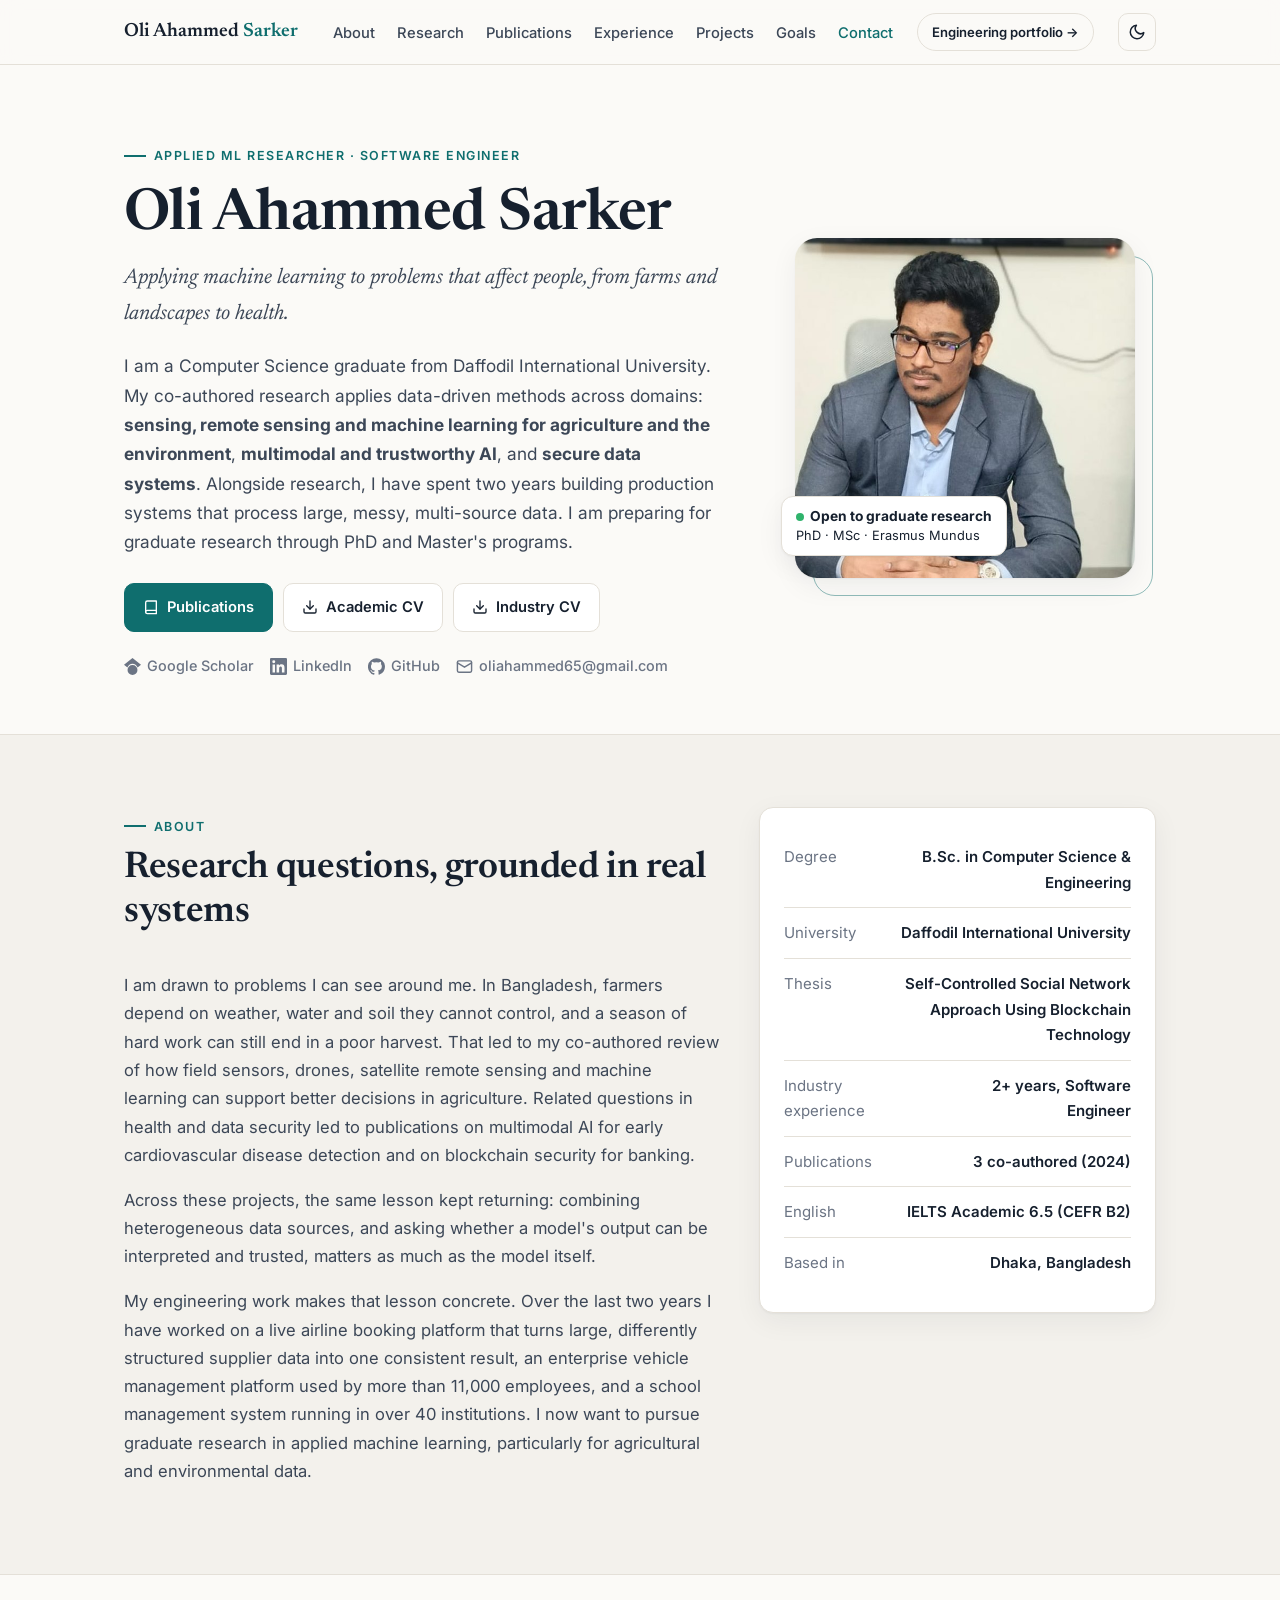
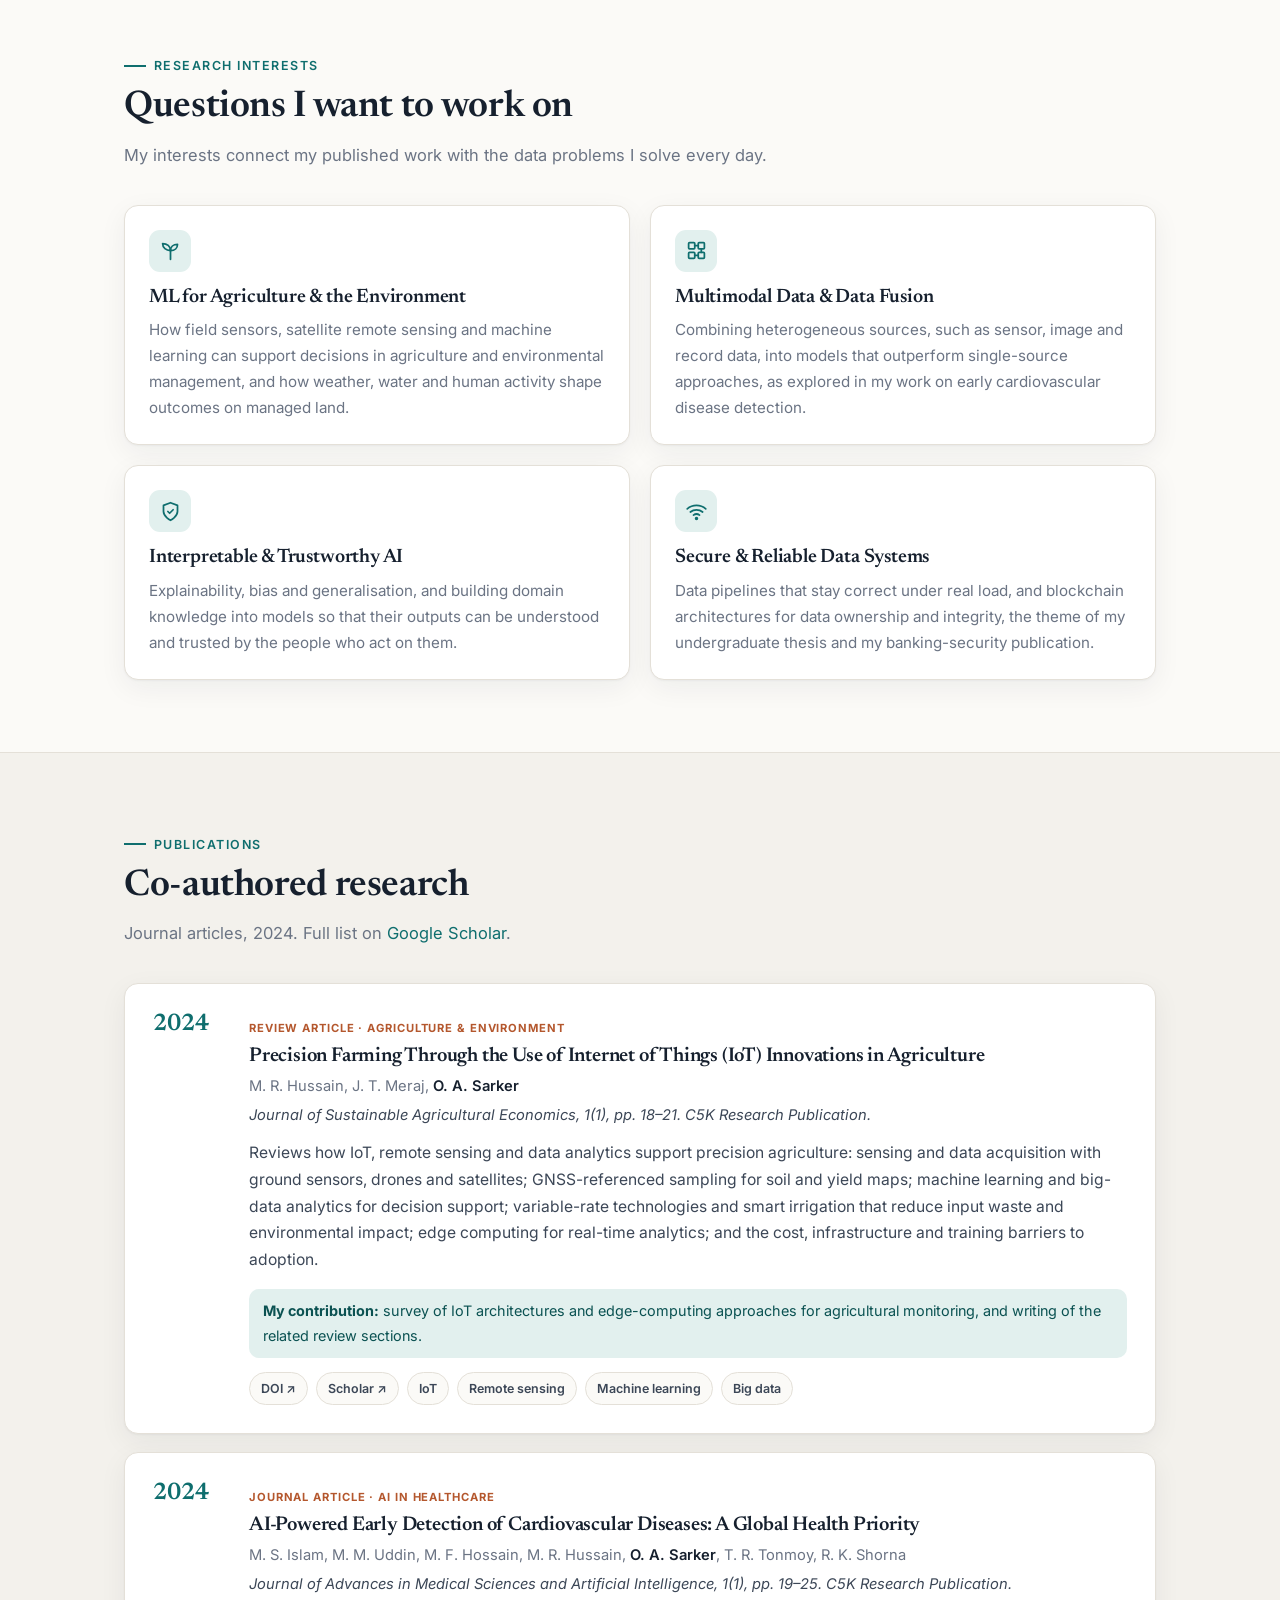
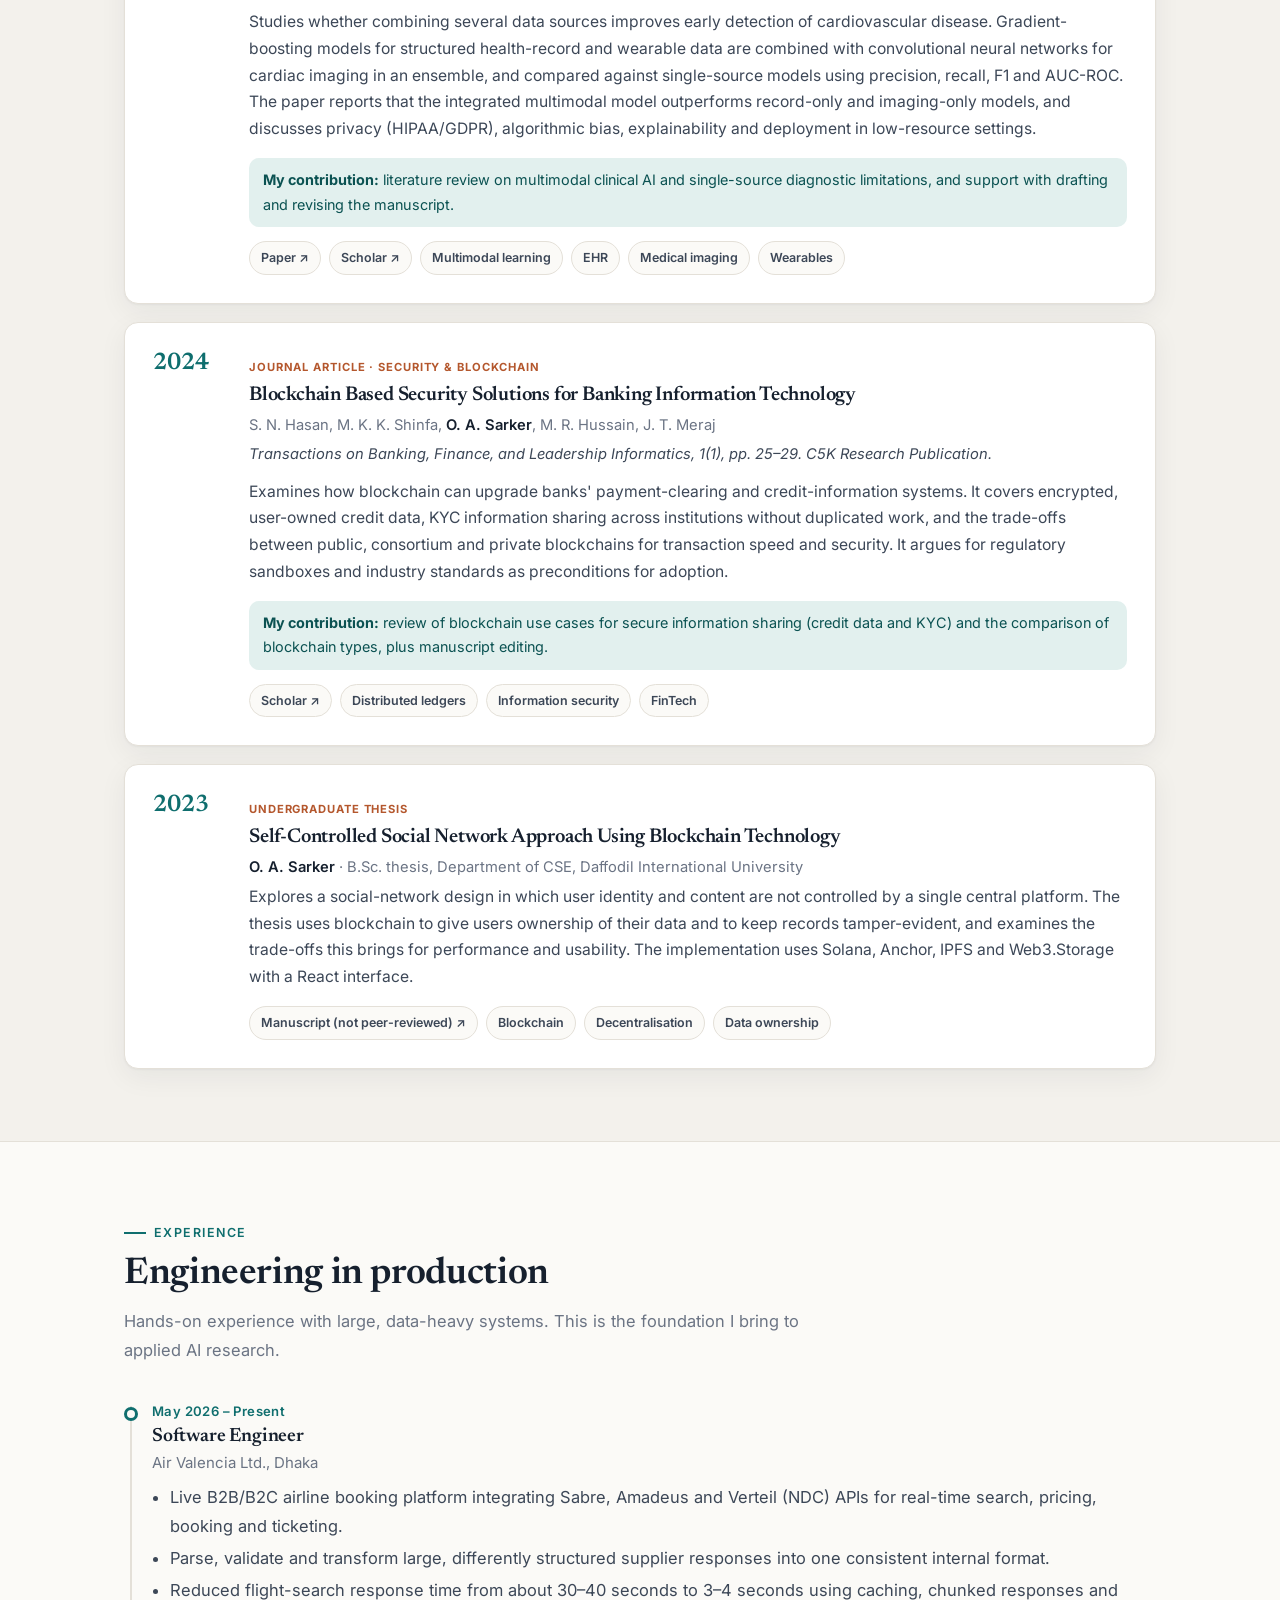
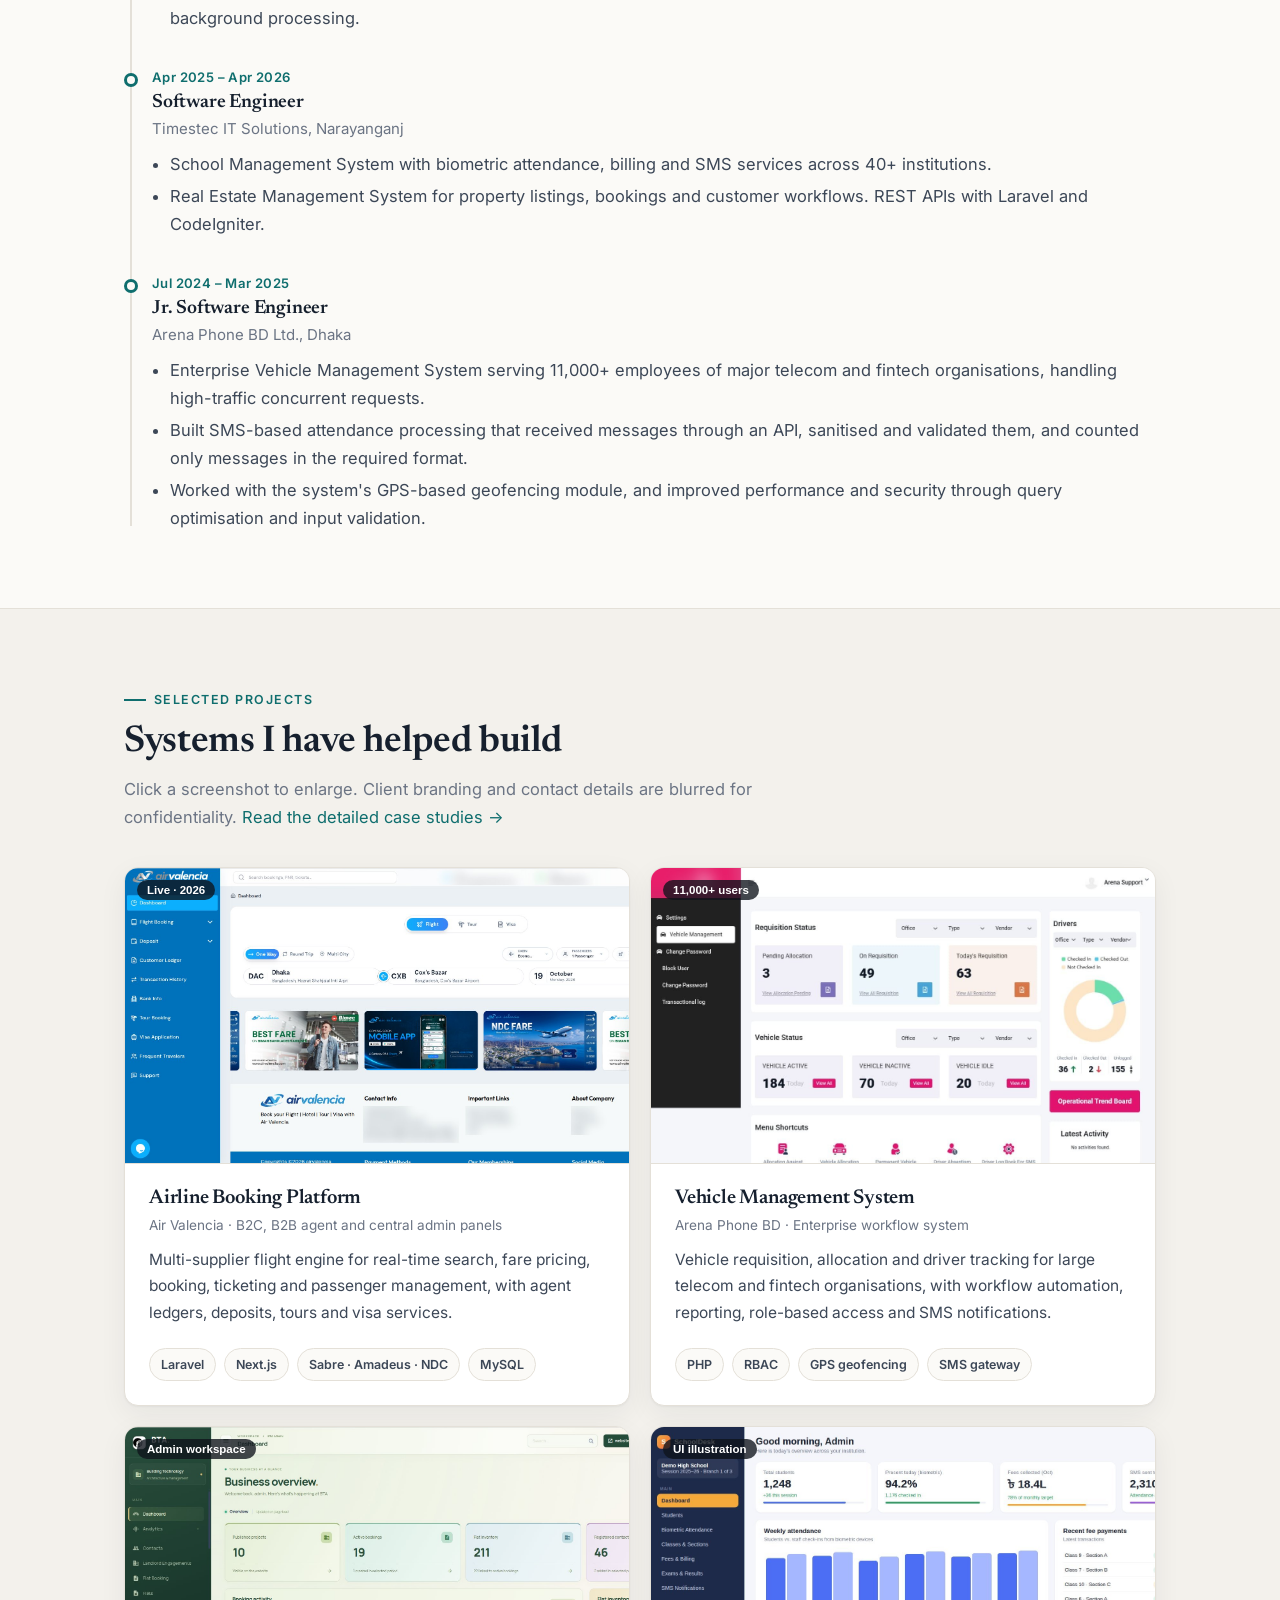
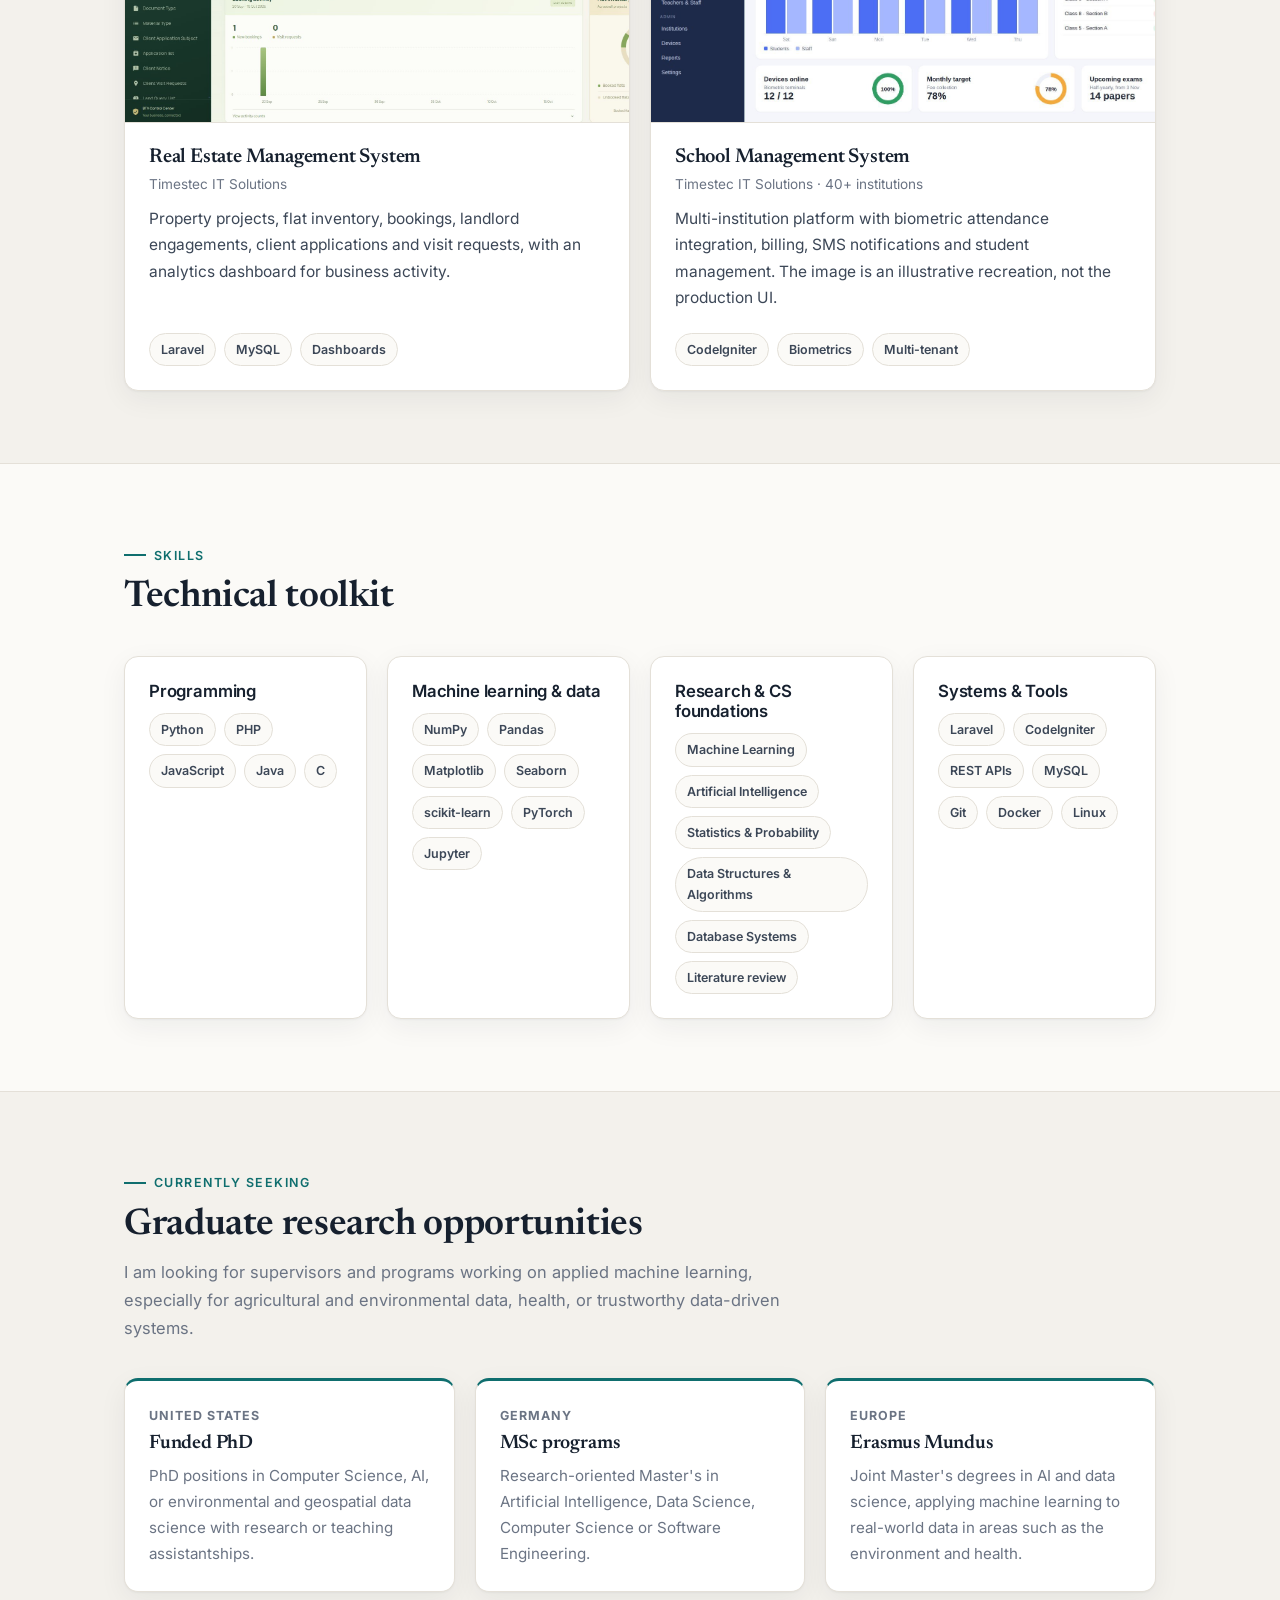
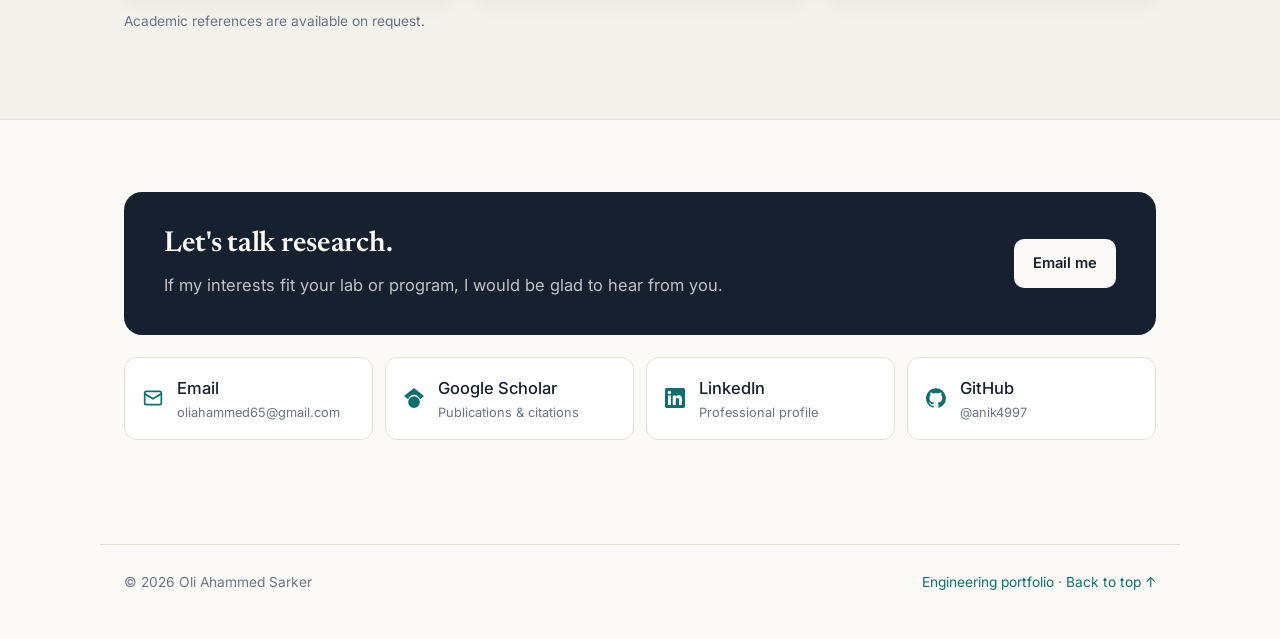
==== commit ca50abb4: "Reframe research profile around applied ML for agriculture and the environment Broaden the academic " ====
--- a/index.html
+++ b/index.html
@@ -4,10 +4,10 @@
   <meta charset="utf-8">
   <meta name="viewport" content="width=device-width, initial-scale=1">
   <title>Oli Ahammed Sarker</title>
-  <meta name="description" content="Oli Ahammed Sarker: AI researcher and software engineer working on AI for healthcare, trustworthy intelligent systems and production-grade software. Seeking PhD and MSc opportunities.">
+  <meta name="description" content="Oli Ahammed Sarker: computer science researcher and software engineer applying machine learning to real-world problems in agriculture, the environment and health. Seeking PhD and MSc opportunities.">
   <meta name="author" content="Oli Ahammed Sarker">
-  <meta property="og:title" content="Oli Ahammed Sarker | AI Researcher & Software Engineer">
-  <meta property="og:description" content="Research in AI for healthcare and secure, data-driven systems, grounded in two years of production software engineering.">
+  <meta property="og:title" content="Oli Ahammed Sarker | Applied ML Researcher & Software Engineer">
+  <meta property="og:description" content="Research on data-driven methods for agriculture, the environment and health, grounded in two years of production software engineering.">
   <meta property="og:type" content="profile">
   <meta property="og:image" content="https://anik4997.github.io/portfolio/assets/img/profile.jpg">
   <link rel="icon" href="data:image/svg+xml,<svg xmlns='http://www.w3.org/2000/svg' viewBox='0 0 64 64'><rect width='64' height='64' rx='14' fill='%230f6e6e'/><text x='32' y='43' font-family='Georgia,serif' font-size='30' font-weight='700' fill='white' text-anchor='middle'>OS</text></svg>">
@@ -21,7 +21,7 @@
     "@context": "https://schema.org",
     "@type": "Person",
     "name": "Oli Ahammed Sarker",
-    "jobTitle": "Software Engineer & AI Researcher",
+    "jobTitle": "Software Engineer & Applied ML Researcher",
     "alumniOf": "Daffodil International University",
     "email": "mailto:oliahammed65@gmail.com",
     "url": "https://anik4997.github.io/portfolio/",
@@ -64,15 +64,16 @@
 <section class="hero" id="top">
   <div class="wrap">
     <div>
-      <span class="eyebrow">AI Researcher &middot; Software Engineer</span>
+      <span class="eyebrow">Applied ML Researcher &middot; Software Engineer</span>
       <h1>Oli Ahammed Sarker</h1>
-      <p class="role">Building AI that is useful, trustworthy and deployable, especially in healthcare.</p>
+      <p class="role">Applying machine learning to problems that affect people, from farms and landscapes to health.</p>
       <p class="lede">
-        I am a Computer Science graduate from Daffodil International University with two years of
-        experience shipping production systems used by thousands of people. My research interests sit where
-        machine learning meets real-world constraints: <strong>AI for healthcare</strong>,
-        <strong>privacy-aware and trustworthy AI</strong>, and <strong>secure, data-driven systems</strong>.
-        I am preparing for graduate research through PhD and Master's programs.
+        I am a Computer Science graduate from Daffodil International University. My co-authored research
+        applies data-driven methods across domains: <strong>sensing, remote sensing and machine learning for
+        agriculture and the environment</strong>, <strong>multimodal and trustworthy AI</strong>, and
+        <strong>secure data systems</strong>. Alongside research, I have spent two years building production
+        systems that process large, messy, multi-source data. I am preparing for graduate research through
+        PhD and Master's programs.
       </p>
       <div class="btn-row">
         <a class="btn primary" href="#publications">
@@ -111,31 +112,32 @@
   <div class="wrap about">
     <div class="reveal">
       <span class="eyebrow">About</span>
-      <div class="sec-head"><h2>From production systems to research questions</h2></div>
+      <div class="sec-head"><h2>Research questions, grounded in real systems</h2></div>
       <p>
-        My path into research started from engineering. Over the last two years I have built and maintained
-        software that people depend on every day: an enterprise vehicle management platform used by more than
-        11,000 employees of telecom and fintech organisations, a school management system running in over 40
-        institutions, and, currently, a live airline booking platform that integrates global distribution
-        systems for real-time search, pricing and ticketing.
+        I am drawn to problems I can see around me. In Bangladesh, farmers depend on weather, water and soil
+        they cannot control, and a season of hard work can still end in a poor harvest. That led to my
+        co-authored review of how field sensors, drones, satellite remote sensing and machine learning can
+        support better decisions in agriculture. Related questions in health and data security led to
+        publications on multimodal AI for early cardiovascular disease detection and on blockchain security
+        for banking.
       </p>
       <p>
-        That work taught me what makes technology succeed outside the lab: reliable data pipelines, careful
-        handling of sensitive information, and systems that keep working under real load. These are the same
-        problems that decide whether AI helps patients in a hospital or stays in a paper.
+        Across these projects, the same lesson kept returning: combining heterogeneous data sources, and asking
+        whether a model's output can be interpreted and trusted, matters as much as the model itself.
       </p>
       <p>
-        Alongside my engineering career I have co-authored publications on AI-based cardiovascular disease
-        detection, blockchain security for banking, and IoT for precision agriculture. I now want to pursue
-        rigorous graduate research in AI, with a focus on healthcare applications where accuracy, privacy and
-        fairness all matter.
+        My engineering work makes that lesson concrete. Over the last two years I have worked on a live airline
+        booking platform that turns large, differently structured supplier data into one consistent result, an
+        enterprise vehicle management platform used by more than 11,000 employees, and a school management
+        system running in over 40 institutions. I now want to pursue graduate research in applied machine
+        learning, particularly for agricultural and environmental data.
       </p>
     </div>
     <div class="card reveal">
       <ul class="facts">
         <li><span>Degree</span><b>B.Sc. in Computer Science &amp; Engineering</b></li>
         <li><span>University</span><b>Daffodil International University</b></li>
-        <li><span>Thesis</span><b>Decentralized Social Network Using Blockchain</b></li>
+        <li><span>Thesis</span><b>Self-Controlled Social Network Approach Using Blockchain Technology</b></li>
         <li><span>Industry experience</span><b>2+ years, Software Engineer</b></li>
         <li><span>Publications</span><b>3 co-authored (2024)</b></li>
         <li><span>English</span><b>IELTS Academic 6.5 (CEFR B2)</b></li>
@@ -151,33 +153,33 @@
     <div class="sec-head reveal">
       <span class="eyebrow">Research interests</span>
       <h2>Questions I want to work on</h2>
-      <p>My interests connect my published work with the engineering problems I solve every day.</p>
+      <p>My interests connect my published work with the data problems I solve every day.</p>
     </div>
     <div class="grid g2">
       <article class="card reveal">
-        <div class="ico"><svg viewBox="0 0 24 24" fill="none" stroke="currentColor" stroke-width="2" stroke-linecap="round" stroke-linejoin="round"><path d="M22 12h-4l-3 9L9 3l-3 9H2"/></svg></div>
-        <h3>AI for Healthcare</h3>
-        <p class="k">Machine learning for early disease detection and clinical decision support, in particular
-          multimodal models that combine health records, medical imaging and wearable signals, and how to make them
-          work in low-resource health systems.</p>
+        <div class="ico"><svg viewBox="0 0 24 24" fill="none" stroke="currentColor" stroke-width="2" stroke-linecap="round" stroke-linejoin="round"><path d="M12 22V12"/><path d="M12 12C12 7 8 4 3 4c0 5 4 8 9 8z"/><path d="M12 12c0-4 3-7 8-7 0 4-3 7-8 7z"/></svg></div>
+        <h3>ML for Agriculture &amp; the Environment</h3>
+        <p class="k">How field sensors, satellite remote sensing and machine learning can support decisions in
+          agriculture and environmental management, and how weather, water and human activity shape outcomes
+          on managed land.</p>
+      </article>
+      <article class="card reveal">
+        <div class="ico"><svg viewBox="0 0 24 24" fill="none" stroke="currentColor" stroke-width="2" stroke-linecap="round" stroke-linejoin="round"><rect x="3" y="3" width="7" height="7" rx="1"/><rect x="14" y="3" width="7" height="7" rx="1"/><rect x="14" y="14" width="7" height="7" rx="1"/><rect x="3" y="14" width="7" height="7" rx="1"/><path d="M10 6.5h4M17.5 10v4M14 17.5h-4"/></svg></div>
+        <h3>Multimodal Data &amp; Data Fusion</h3>
+        <p class="k">Combining heterogeneous sources, such as sensor, image and record data, into models that
+          outperform single-source approaches, as explored in my work on early cardiovascular disease detection.</p>
       </article>
       <article class="card reveal">
         <div class="ico"><svg viewBox="0 0 24 24" fill="none" stroke="currentColor" stroke-width="2" stroke-linecap="round" stroke-linejoin="round"><path d="M12 22s8-4 8-10V5l-8-3-8 3v7c0 6 8 10 8 10z"/><path d="m9 12 2 2 4-4"/></svg></div>
-        <h3>Trustworthy &amp; Privacy-aware AI</h3>
-        <p class="k">Explainability, fairness and bias in clinical models, and privacy-preserving learning
-          for sensitive data. These are the barriers my co-authored work identified as decisive for real adoption.</p>
-      </article>
-      <article class="card reveal">
-        <div class="ico"><svg viewBox="0 0 24 24" fill="none" stroke="currentColor" stroke-width="2" stroke-linecap="round" stroke-linejoin="round"><rect x="3" y="3" width="7" height="7" rx="1"/><rect x="14" y="3" width="7" height="7" rx="1"/><rect x="14" y="14" width="7" height="7" rx="1"/><rect x="3" y="14" width="7" height="7" rx="1"/><path d="M10 6.5h4M17.5 10v4M14 17.5h-4"/></svg></div>
-        <h3>Secure &amp; Distributed Systems</h3>
-        <p class="k">Blockchain and distributed-ledger architectures for data ownership, integrity and secure
-          information sharing, the theme of my undergraduate thesis and my banking-security publication.</p>
+        <h3>Interpretable &amp; Trustworthy AI</h3>
+        <p class="k">Explainability, bias and generalisation, and building domain knowledge into models so that
+          their outputs can be understood and trusted by the people who act on them.</p>
       </article>
       <article class="card reveal">
         <div class="ico"><svg viewBox="0 0 24 24" fill="none" stroke="currentColor" stroke-width="2" stroke-linecap="round" stroke-linejoin="round"><path d="M5 12.55a11 11 0 0 1 14 0"/><path d="M1.42 9a16 16 0 0 1 21.16 0"/><path d="M8.53 16.11a6 6 0 0 1 6.95 0"/><circle cx="12" cy="20" r="1"/></svg></div>
-        <h3>Data-driven IoT &amp; Applied ML</h3>
-        <p class="k">Sensor and IoT data pipelines feeding learning systems, with edge computing and real-time
-          analytics for domains such as agriculture and remote health monitoring.</p>
+        <h3>Secure &amp; Reliable Data Systems</h3>
+        <p class="k">Data pipelines that stay correct under real load, and blockchain architectures for data
+          ownership and integrity, the theme of my undergraduate thesis and my banking-security publication.</p>
       </article>
     </div>
   </div>
@@ -192,6 +194,30 @@
       <p>Journal articles, 2024. Full list on
         <a href="https://scholar.google.com/citations?user=EXLpnjUAAAAJ&amp;hl=en" target="_blank" rel="noopener">Google Scholar</a>.</p>
     </div>
+
+    <article class="card pub reveal">
+      <div class="pub-year">2024</div>
+      <div>
+        <span class="pub-tag">Review article &middot; Agriculture &amp; Environment</span>
+        <h3>Precision Farming Through the Use of Internet of Things (IoT) Innovations in Agriculture</h3>
+        <p class="authors">M. R. Hussain, J. T. Meraj, <b>O. A. Sarker</b></p>
+        <p class="venue">Journal of Sustainable Agricultural Economics, 1(1), pp. 18&ndash;21. C5K Research Publication.</p>
+        <p class="summary">
+          Reviews how IoT, remote sensing and data analytics support precision agriculture: sensing and data
+          acquisition with ground sensors, drones and satellites; GNSS-referenced sampling for soil and yield
+          maps; machine learning and big-data analytics for decision support; variable-rate technologies and
+          smart irrigation that reduce input waste and environmental impact; edge computing for real-time
+          analytics; and the cost, infrastructure and training barriers to adoption.
+        </p>
+        <p class="role"><strong>My contribution:</strong> survey of IoT architectures and edge-computing
+          approaches for agricultural monitoring, and writing of the related review sections.</p>
+        <div class="chips">
+          <a class="chip" href="https://doi.org/10.63471/jsae24004" target="_blank" rel="noopener">DOI &#8599;</a>
+          <a class="chip" href="https://scholar.google.com/citations?view_op=view_citation&amp;hl=en&amp;user=EXLpnjUAAAAJ&amp;citation_for_view=EXLpnjUAAAAJ:d1gkVwhDpl0C" target="_blank" rel="noopener">Scholar &#8599;</a>
+          <span class="chip">IoT</span><span class="chip">Remote sensing</span><span class="chip">Machine learning</span><span class="chip">Big data</span>
+        </div>
+      </div>
+    </article>
 
     <article class="card pub reveal">
       <div class="pub-year">2024</div>
@@ -241,40 +267,18 @@
     </article>
 
     <article class="card pub reveal">
-      <div class="pub-year">2024</div>
-      <div>
-        <span class="pub-tag">Review article &middot; IoT &amp; Data</span>
-        <h3>Precision Farming Through the Use of Internet of Things (IoT) Innovations in Agriculture</h3>
-        <p class="authors">M. R. Hussain, J. T. Meraj, <b>O. A. Sarker</b></p>
-        <p class="venue">Journal of Sustainable Agricultural Economics, 1(1), pp. 18&ndash;21. C5K Research Publication.</p>
-        <p class="summary">
-          Reviews IoT and big-data approaches to precision agriculture: sensing and data acquisition with
-          ground sensors, drones and satellites; decision-making with variable-rate technologies and smart
-          irrigation; edge computing for real-time analytics; and the cost, infrastructure and data-management
-          barriers to adoption.
-        </p>
-        <p class="role"><strong>My contribution:</strong> survey of IoT architectures and edge-computing
-          approaches for agricultural monitoring, and writing of the related review sections.</p>
-        <div class="chips">
-          <a class="chip" href="https://doi.org/10.63471/jsae24004" target="_blank" rel="noopener">DOI &#8599;</a>
-          <a class="chip" href="https://scholar.google.com/citations?view_op=view_citation&amp;hl=en&amp;user=EXLpnjUAAAAJ&amp;citation_for_view=EXLpnjUAAAAJ:d1gkVwhDpl0C" target="_blank" rel="noopener">Scholar &#8599;</a>
-          <span class="chip">IoT</span><span class="chip">Edge computing</span><span class="chip">Big data</span>
-        </div>
-      </div>
-    </article>
-
-    <article class="card pub reveal">
       <div class="pub-year">2023</div>
       <div>
         <span class="pub-tag">Undergraduate thesis</span>
-        <h3>Decentralized Social Network Using Blockchain</h3>
+        <h3>Self-Controlled Social Network Approach Using Blockchain Technology</h3>
         <p class="authors"><b>O. A. Sarker</b> &middot; B.Sc. thesis, Department of CSE, Daffodil International University</p>
         <p class="summary">
           Explores a social-network design in which user identity and content are not controlled by a single
           central platform. The thesis uses blockchain to give users ownership of their data and to keep records
-          tamper-evident, and examines the trade-offs this brings for performance and usability.
+          tamper-evident, and examines the trade-offs this brings for performance and usability. The
+          implementation uses Solana, Anchor, IPFS and Web3.Storage with a React interface.
         </p>
-        <div class="chips"><span class="chip">Blockchain</span><span class="chip">Decentralisation</span><span class="chip">Data ownership</span></div>
+        <div class="chips"><a class="chip" href="https://www.researchgate.net/publication/414499065_Self-Controlled_Social_Network_Approach_Using_Blockchain_Technology" target="_blank" rel="noopener">Manuscript (not peer-reviewed) &#8599;</a><span class="chip">Blockchain</span><span class="chip">Decentralisation</span><span class="chip">Data ownership</span></div>
       </div>
     </article>
   </div>
@@ -294,8 +298,9 @@
         <h3>Software Engineer</h3>
         <div class="at">Air Valencia Ltd., Dhaka</div>
         <ul>
-          <li>Building a live B2B/B2C airline booking platform that integrates Sabre, Amadeus and Verteil (NDC) APIs for real-time search, pricing, booking and ticketing.</li>
-          <li>Backend services, REST APIs, supplier integrations, debugging and production support for a high-availability system.</li>
+          <li>Live B2B/B2C airline booking platform integrating Sabre, Amadeus and Verteil (NDC) APIs for real-time search, pricing, booking and ticketing.</li>
+          <li>Parse, validate and transform large, differently structured supplier responses into one consistent internal format.</li>
+          <li>Reduced flight-search response time from about 30&ndash;40 seconds to 3&ndash;4 seconds using caching, chunked responses and background processing.</li>
         </ul>
       </div>
       <div class="tl reveal">
@@ -312,8 +317,9 @@
         <h3>Jr. Software Engineer</h3>
         <div class="at">Arena Phone BD Ltd., Dhaka</div>
         <ul>
-          <li>Enterprise Vehicle Management System serving 11,000+ employees of major telecom and fintech organisations, with workflow automation, reporting and role-based access.</li>
-          <li>Real-time SMS attendance and notification features.</li>
+          <li>Enterprise Vehicle Management System serving 11,000+ employees of major telecom and fintech organisations, handling high-traffic concurrent requests.</li>
+          <li>Built SMS-based attendance processing that received messages through an API, sanitised and validated them, and counted only messages in the required format.</li>
+          <li>Worked with the system's GPS-based geofencing module, and improved performance and security through query optimisation and input validation.</li>
         </ul>
       </div>
     </div>
@@ -345,7 +351,7 @@
           <h3>Vehicle Management System</h3>
           <div class="meta">Arena Phone BD &middot; Enterprise workflow system</div>
           <p>Vehicle requisition, allocation and driver tracking for large telecom and fintech organisations, with workflow automation, reporting, role-based access and SMS notifications.</p>
-          <div class="chips"><span class="chip">PHP</span><span class="chip">RBAC</span><span class="chip">Reporting</span><span class="chip">SMS gateway</span></div>
+          <div class="chips"><span class="chip">PHP</span><span class="chip">RBAC</span><span class="chip">GPS geofencing</span><span class="chip">SMS gateway</span></div>
         </div>
       </article>
       <article class="card proj reveal">
@@ -383,16 +389,16 @@
         <div class="chips"><span class="chip">Python</span><span class="chip">PHP</span><span class="chip">JavaScript</span><span class="chip">Java</span><span class="chip">C</span></div>
       </div>
       <div class="card skill-group reveal">
+        <h3>Machine learning &amp; data</h3>
+        <div class="chips"><span class="chip">NumPy</span><span class="chip">Pandas</span><span class="chip">Matplotlib</span><span class="chip">Seaborn</span><span class="chip">scikit-learn</span><span class="chip">PyTorch</span><span class="chip">Jupyter</span></div>
+      </div>
+      <div class="card skill-group reveal">
         <h3>Research &amp; CS foundations</h3>
-        <div class="chips"><span class="chip">Artificial Intelligence</span><span class="chip">Data Structures &amp; Algorithms</span><span class="chip">Database Systems</span><span class="chip">Cybersecurity</span><span class="chip">IoT</span><span class="chip">Literature review</span></div>
+        <div class="chips"><span class="chip">Machine Learning</span><span class="chip">Artificial Intelligence</span><span class="chip">Statistics &amp; Probability</span><span class="chip">Data Structures &amp; Algorithms</span><span class="chip">Database Systems</span><span class="chip">Literature review</span></div>
       </div>
       <div class="card skill-group reveal">
-        <h3>Systems &amp; Backend</h3>
-        <div class="chips"><span class="chip">Laravel</span><span class="chip">CodeIgniter</span><span class="chip">REST &amp; OAuth</span><span class="chip">MySQL</span><span class="chip">Design patterns</span><span class="chip">SOLID</span></div>
-      </div>
-      <div class="card skill-group reveal">
-        <h3>Tools &amp; Infrastructure</h3>
-        <div class="chips"><span class="chip">Git</span><span class="chip">Docker</span><span class="chip">CI/CD</span><span class="chip">Linux</span><span class="chip">Networking (TCP/IP)</span><span class="chip">Postman</span></div>
+        <h3>Systems &amp; Tools</h3>
+        <div class="chips"><span class="chip">Laravel</span><span class="chip">CodeIgniter</span><span class="chip">REST APIs</span><span class="chip">MySQL</span><span class="chip">Git</span><span class="chip">Docker</span><span class="chip">Linux</span></div>
       </div>
     </div>
   </div>
@@ -404,13 +410,13 @@
     <div class="sec-head reveal">
       <span class="eyebrow">Currently seeking</span>
       <h2>Graduate research opportunities</h2>
-      <p>I am looking for supervisors and programs working on AI for healthcare, trustworthy AI, or secure data-driven systems.</p>
+      <p>I am looking for supervisors and programs working on applied machine learning, especially for agricultural and environmental data, health, or trustworthy data-driven systems.</p>
     </div>
     <div class="grid g3">
       <article class="card goal reveal">
         <div class="when">United States</div>
         <h3>Funded PhD</h3>
-        <p class="k">PhD positions in Computer Science, AI or Health Informatics with research or teaching assistantships.</p>
+        <p class="k">PhD positions in Computer Science, AI, or environmental and geospatial data science with research or teaching assistantships.</p>
       </article>
       <article class="card goal reveal">
         <div class="when">Germany</div>
@@ -420,7 +426,7 @@
       <article class="card goal reveal">
         <div class="when">Europe</div>
         <h3>Erasmus Mundus</h3>
-        <p class="k">Joint Master's degrees in AI and digital health, combining machine learning with medical and clinical data.</p>
+        <p class="k">Joint Master's degrees in AI and data science, applying machine learning to real-world data in areas such as the environment and health.</p>
       </article>
     </div>
     <p class="note reveal">Academic references are available on request.</p>
